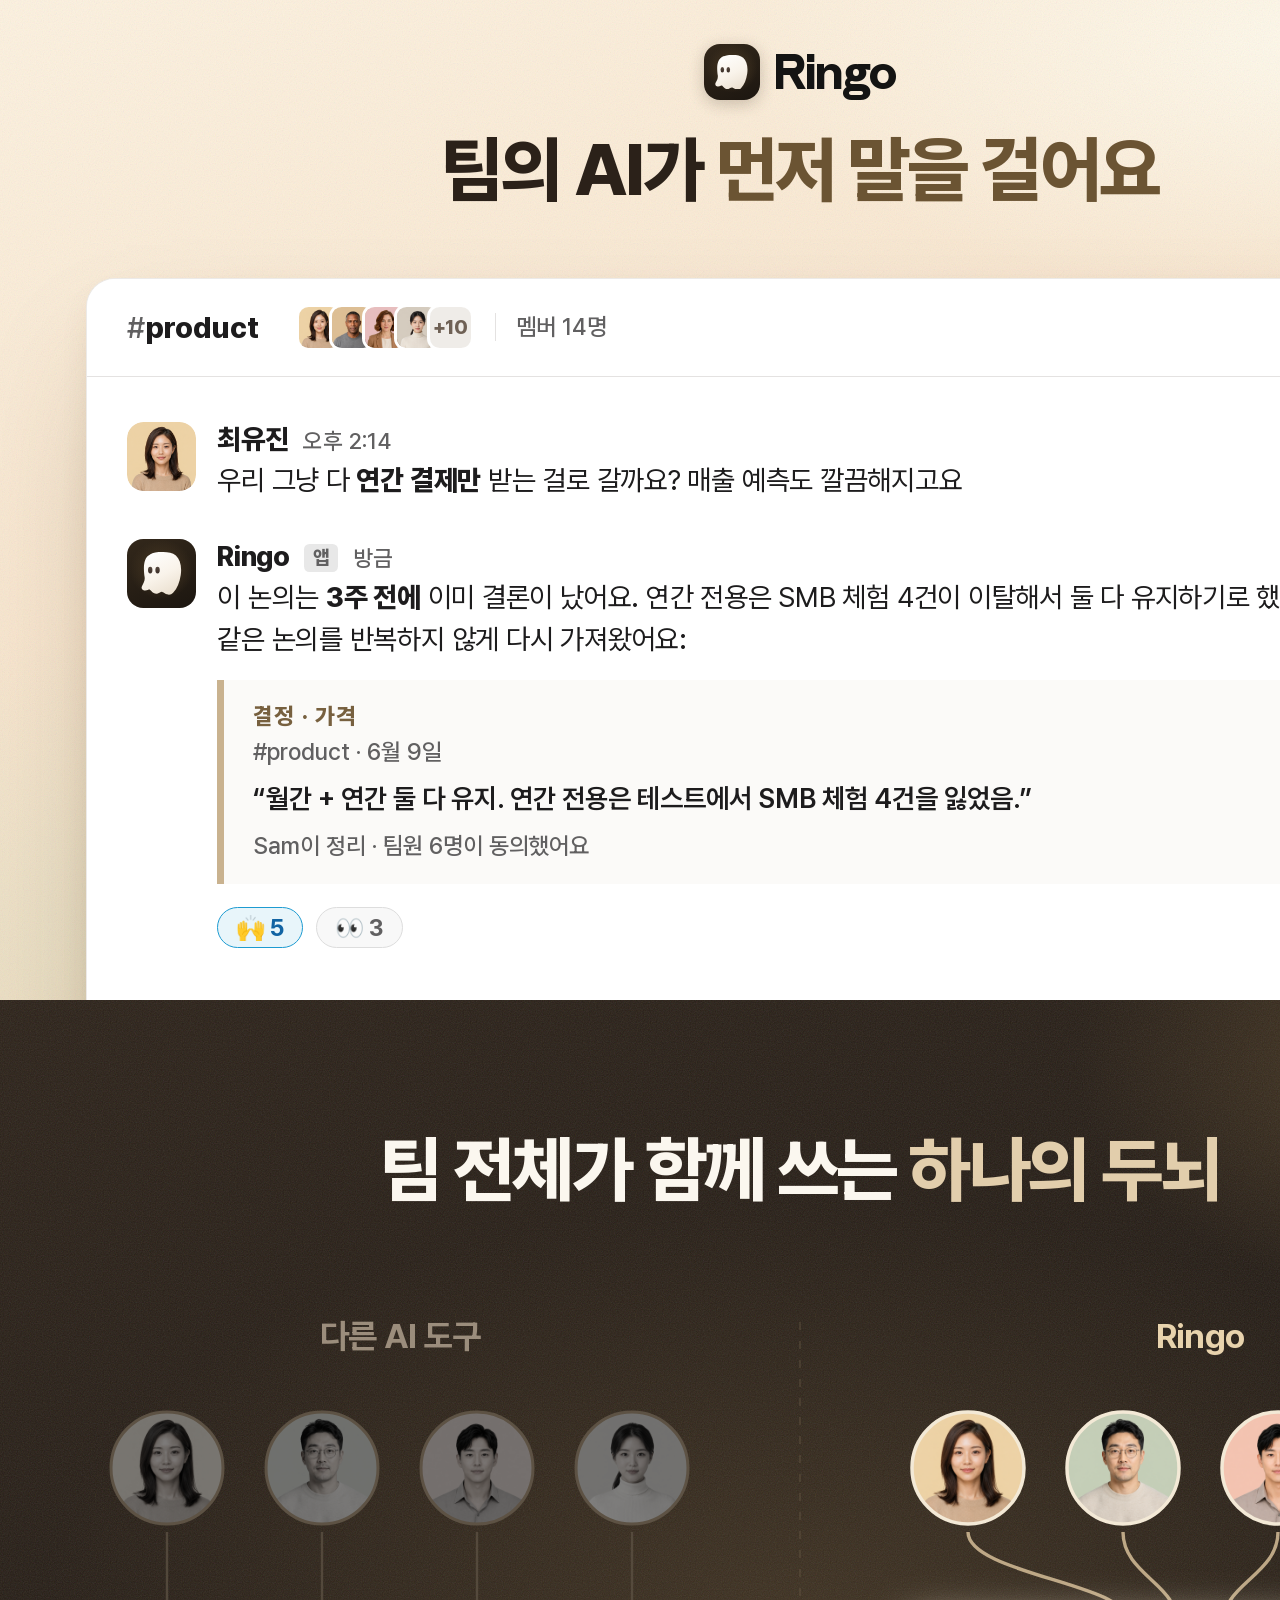
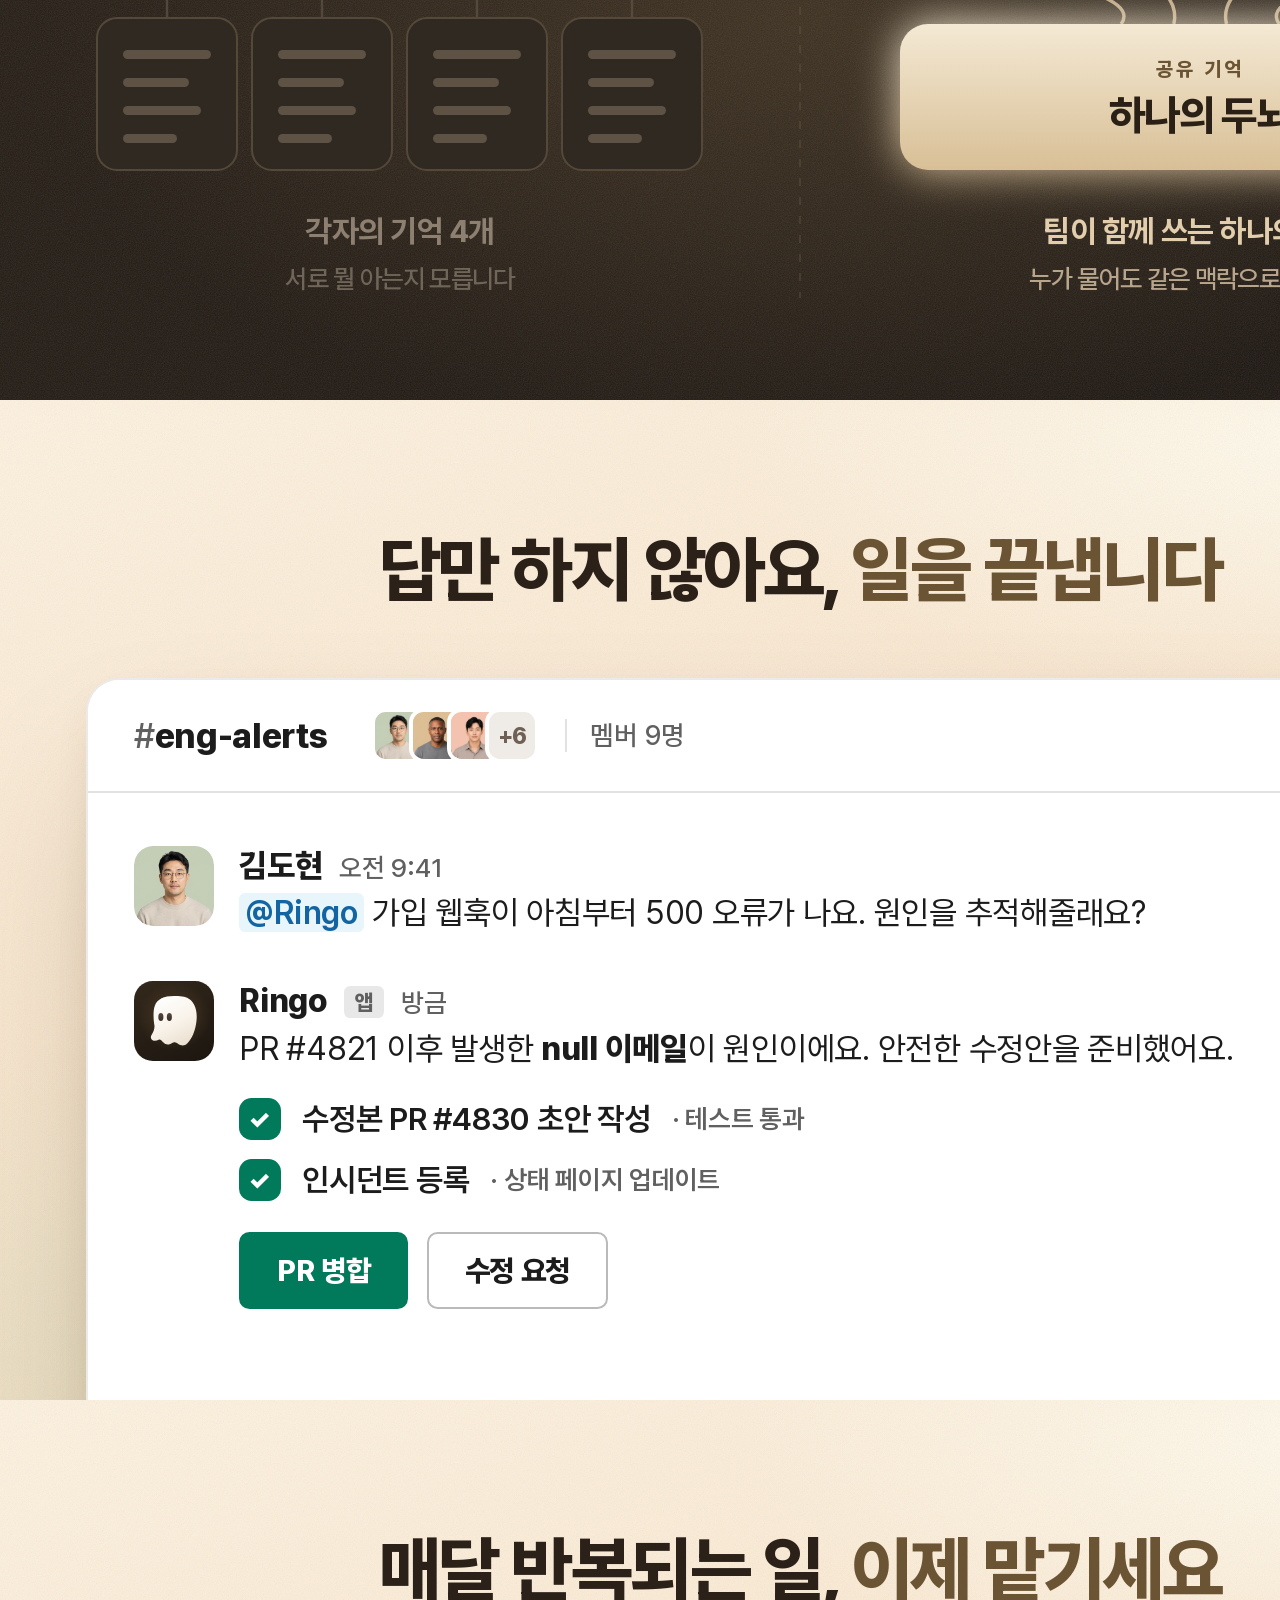
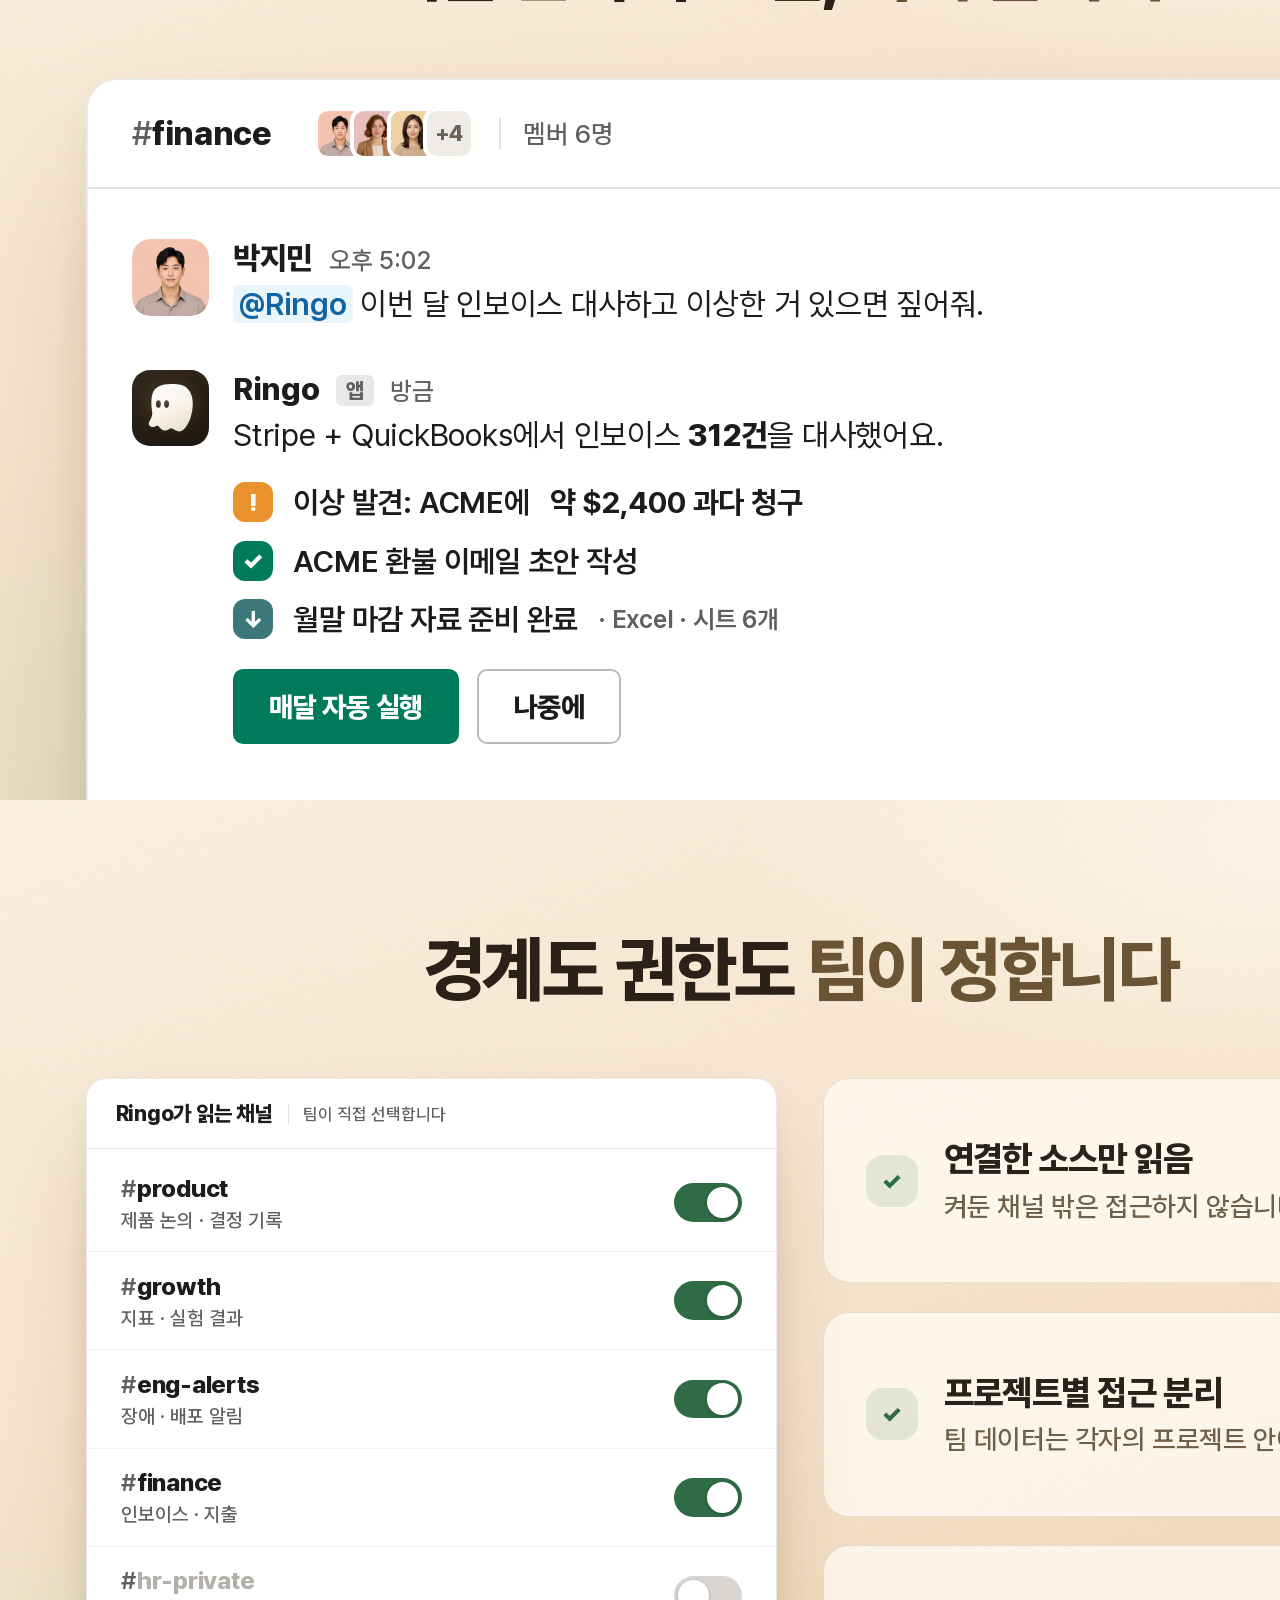
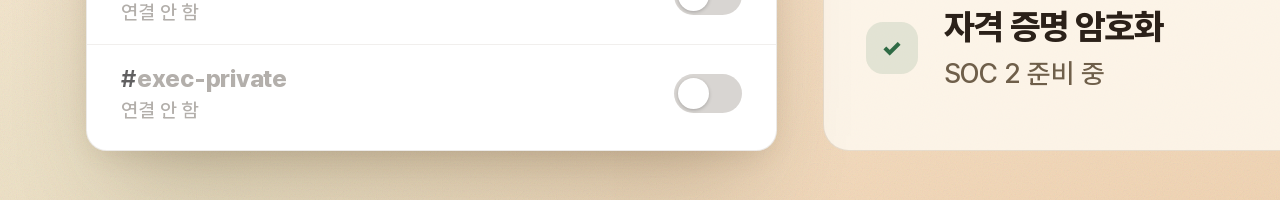
==== v1.html @ 406083f4 "1번 로고(배경 심볼+워드마크 확대), 2번 헤더 간격 축소, 5번 보안카드 확대·높이 정렬, 1번 메시지 줄바꿈" ====
<!doctype html>
<html lang="ko"><head><meta charset="utf-8">
<title>Ringo 마켓플레이스 이미지 · 1차 구조 복원</title>
<link rel="stylesheet" href="base.css">
<style>
  /* Ringo 아바타: 검정 타일 + 크림 유령 (제품 실제 아바타) */
  /* 배경/크기는 base.css에서 관리. 정령이 타일을 꽉 채우면 답답해 보여서 62%로 여백 확보 */
  .av.ringo svg { width: 62%; height: 62%; display: block; }
  .lockup .markimg svg { width: 60%; height: 60%; display: block; }

  /* 02 지식 그래프 다크 패널 */
  .gwrap {
    margin: 12px 22px 0; border-radius: 14px; padding: 10px 14px 6px;
    background:
      radial-gradient(72% 90% at 50% 46%, #40321f 0%, rgba(64,50,31,0) 68%),
      linear-gradient(152deg, #33281b 0%, #241c13 100%);
    border: 1px solid rgba(201,178,143,.20);
    box-shadow: inset 0 1px 0 rgba(233,214,181,.10);
  }
  .gwrap svg { display: block; width: 100%; height: auto; }

  /* 05 권한 패널 — 좌우 반반. 왼쪽 채널 리스트, 오른쪽 보안 항목 모두 세로 나열 */
  .permswrap { display: grid; grid-template-columns: 1fr 1fr; gap: 36px; align-items: stretch; width: 100%; }
  .pcard { display: flex; flex-direction: column; }
  .pcard .plist { padding: 4px 0 6px; flex: 1; }
  .prow { display: flex; align-items: center; justify-content: space-between; padding: 15px 26px; }
  .prow + .prow { border-top: 1px solid #f1efed; }
  .pname { font-size: 19px; font-weight: 800; color: var(--sk-ink); letter-spacing: -.01em; }
  .pname .hash { color: var(--sk-muted); font-weight: 600; margin-right: 1px; }
  .pdesc { font-size: 15px; color: var(--sk-muted); font-weight: 500; margin-top: 4px; }
  .prow.off .pname, .prow.off .pdesc { color: #b3afab; }
  .tog { width: 52px; height: 30px; border-radius: 999px; background: #d8d5d2; position: relative; flex: none; }
  .tog i { position: absolute; top: 3px; left: 3px; width: 24px; height: 24px; border-radius: 50%;
           background: #fff; box-shadow: 0 1px 3px rgba(0,0,0,.22); }
  .tog.on { background: #2f6b45; }
  .tog.on i { left: 25px; }

  /* 카드 3개가 세로를 균등 분할해서 왼쪽 채널 리스트 카드와 전체 높이가 맞습니다. */
  .secbar { display: flex; flex-direction: column; gap: 22px; }
  .secitem {
    flex: 1;
    display: flex; align-items: center; gap: 20px;
    background: rgba(255,252,244,.78);
    border: 1px solid rgba(119,96,63,.16);
    border-radius: 20px; padding: 26px 32px;
  }
  .sdot { flex: none; width: 40px; height: 40px; border-radius: 13px;
          background: rgba(47,107,69,.12); color: #2f6b45;
          display: grid; place-items: center; font-size: 18px; font-weight: 900; }
  .secitem b { display: block; font-size: 27px; font-weight: 800; color: var(--ink); letter-spacing: -.02em; }
  .secitem i { display: block; font-style: normal; font-size: 21px; font-weight: 500;
               color: var(--muted); margin-top: 8px; letter-spacing: -.015em; }
</style>
</head><body>

<div class="slide">
  <div class="brand"><span class="markimg"><svg viewBox="291 282 662 715" preserveAspectRatio="xMidYMid meet" aria-hidden="true">
  <defs>
    <linearGradient id="sBody" x1="28%" y1="4%" x2="72%" y2="100%">
      <stop offset="0%" stop-color="#fefdfb"/><stop offset="52%" stop-color="#f9f3ea"/><stop offset="100%" stop-color="#ebe0d0"/>
    </linearGradient>
    <linearGradient id="sEye" x1="0" y1="0" x2="0" y2="1">
      <stop offset="0%" stop-color="#58493f"/><stop offset="100%" stop-color="#3a2e27"/>
    </linearGradient>
    <radialGradient id="sGloss" cx="34%" cy="20%" r="42%">
      <stop offset="0%" stop-color="#ffffff" stop-opacity=".55"/><stop offset="100%" stop-color="#ffffff" stop-opacity="0"/>
    </radialGradient>
    <clipPath id="sClip"><path d="M627 283 C487 283 387 324 349 424 C320 501 330 628 342 701 C351 756 326 807 303 842 C279 880 295 916 324 925 C353 934 380 925 404 915 C425 906 438 918 454 937 C486 974 525 993 562 980 C594 969 611 946 638 951 C670 957 689 983 718 992 C758 1005 792 994 820 965 C891 891 929 791 948 666 C969 526 938 407 866 341 C808 288 720 281 627 283 Z"/></clipPath>
  </defs>
  <path d="M627 283 C487 283 387 324 349 424 C320 501 330 628 342 701 C351 756 326 807 303 842 C279 880 295 916 324 925 C353 934 380 925 404 915 C425 906 438 918 454 937 C486 974 525 993 562 980 C594 969 611 946 638 951 C670 957 689 983 718 992 C758 1005 792 994 820 965 C891 891 929 791 948 666 C969 526 938 407 866 341 C808 288 720 281 627 283 Z" fill="url(#sBody)"/>
  <ellipse cx="520" cy="430" rx="250" ry="200" fill="url(#sGloss)" clip-path="url(#sClip)"/>
  <ellipse cx="436" cy="585" rx="37" ry="57" fill="url(#sEye)"/>
  <ellipse cx="559" cy="585" rx="37" ry="57" fill="url(#sEye)"/>
</svg></span><span class="wordmark">Ringo</span></div>
  <div class="copy">
    <h1>팀의 AI가 <em>먼저 말을 걸어요</em></h1>
  </div>
  <div class="fit">
    <div class="win">
           <div class="win-head">
             <span class="ch"><span class="hash">#</span>product</span>
             
        <div class="facepile">
          <img src="avatars/yujin.png" alt=""><img src="avatars/sam.png" alt=""><img src="avatars/elena.png" alt=""><img src="avatars/seoyeon.png" alt="">
          <span class="fmore">+10</span>
        </div>
             <span class="meta">멤버 14명</span>
           </div>
           <div class="win-body">
      
      <div class="msg">
        <div class="av person"><img src="avatars/yujin.png" alt=""></div>
        <div class="mbody">
          <div class="mhead">
            <span class="mname">최유진</span>
            
            <span class="mtime">오후 2:14</span>
          </div>
          <div class="mtext">우리 그냥 다 <strong>연간 결제만</strong> 받는 걸로 갈까요? 매출 예측도 깔끔해지고요</div>
        </div>
      </div>
      
      <div class="msg">
        <div class="av ringo"><svg viewBox="291 282 662 715" preserveAspectRatio="xMidYMid meet" aria-hidden="true">
  <defs>
    <linearGradient id="sBody" x1="28%" y1="4%" x2="72%" y2="100%">
      <stop offset="0%" stop-color="#fefdfb"/><stop offset="52%" stop-color="#f9f3ea"/><stop offset="100%" stop-color="#ebe0d0"/>
    </linearGradient>
    <linearGradient id="sEye" x1="0" y1="0" x2="0" y2="1">
      <stop offset="0%" stop-color="#58493f"/><stop offset="100%" stop-color="#3a2e27"/>
    </linearGradient>
    <radialGradient id="sGloss" cx="34%" cy="20%" r="42%">
      <stop offset="0%" stop-color="#ffffff" stop-opacity=".55"/><stop offset="100%" stop-color="#ffffff" stop-opacity="0"/>
    </radialGradient>
    <clipPath id="sClip"><path d="M627 283 C487 283 387 324 349 424 C320 501 330 628 342 701 C351 756 326 807 303 842 C279 880 295 916 324 925 C353 934 380 925 404 915 C425 906 438 918 454 937 C486 974 525 993 562 980 C594 969 611 946 638 951 C670 957 689 983 718 992 C758 1005 792 994 820 965 C891 891 929 791 948 666 C969 526 938 407 866 341 C808 288 720 281 627 283 Z"/></clipPath>
  </defs>
  <path d="M627 283 C487 283 387 324 349 424 C320 501 330 628 342 701 C351 756 326 807 303 842 C279 880 295 916 324 925 C353 934 380 925 404 915 C425 906 438 918 454 937 C486 974 525 993 562 980 C594 969 611 946 638 951 C670 957 689 983 718 992 C758 1005 792 994 820 965 C891 891 929 791 948 666 C969 526 938 407 866 341 C808 288 720 281 627 283 Z" fill="url(#sBody)"/>
  <ellipse cx="520" cy="430" rx="250" ry="200" fill="url(#sGloss)" clip-path="url(#sClip)"/>
  <ellipse cx="436" cy="585" rx="37" ry="57" fill="url(#sEye)"/>
  <ellipse cx="559" cy="585" rx="37" ry="57" fill="url(#sEye)"/>
</svg></div>
        <div class="mbody">
          <div class="mhead">
            <span class="mname">Ringo</span>
            <span class="badge">앱</span>
            <span class="mtime">방금</span>
          </div>
          <div class="mtext">이 논의는 <strong>3주 전에</strong> 이미 결론이 났어요. 연간 전용은 SMB 체험 4건이 이탈해서 둘 다 유지하기로 했죠.<br>같은 논의를 반복하지 않게 다시 가져왔어요:</div>
         <div class="att">
           <div class="atitle">결정 · 가격</div>
           <div class="aline">#product · 6월 9일</div>
           <div class="aquote">“월간 + 연간 둘 다 유지. 연간 전용은 테스트에서 SMB 체험 4건을 잃었음.”</div>
           <div class="afoot">Sam이 정리 · 팀원 6명이 동의했어요</div>
         </div>
         <div class="rx"><span class="on">🙌 5</span><span>👀 3</span></div>
        </div>
      </div></div>
           <div class="winpad"></div>
         </div>
  </div>
</div>

<div class="slide inverted">
  <div class="brand"></div>
  <div class="copy">
    <h1>팀 전체가 함께 쓰는 <em>하나의 두뇌</em></h1>
  </div>
  <div class="fit">
    <div class="gfull">
      <svg viewBox="0 0 1600 662" width="1600" height="662">
        <defs>
          <linearGradient id="goldb" x1="0" y1="0" x2="0" y2="1">
            <stop offset="0%" stop-color="#f4e9d4"/><stop offset="100%" stop-color="#d8bf96"/>
          </linearGradient>
          <filter id="softglow" x="-60%" y="-60%" width="220%" height="220%">
            <feGaussianBlur stdDeviation="22" result="b"/>
            <feMerge><feMergeNode in="b"/><feMergeNode in="SourceGraphic"/></feMerge>
          </filter>
        </defs>

        <line x1="800" y1="44" x2="800" y2="620" stroke="#6b5c48"
              stroke-width="1.6" stroke-dasharray="8 11" opacity=".45"/>

        <!-- 왼쪽: 다른 AI 도구 -->
        <text x="400" y="70" text-anchor="middle"
              style="font:700 34px Pretendard,sans-serif;fill:#9b8d7c;letter-spacing:-.02em">다른 AI 도구</text>
        
        <clipPath id="cl0"><circle cx="167" cy="190" r="56"/></clipPath>
        <image href="avatars/yujin.png" x="111" y="134"
               width="112" height="112" clip-path="url(#cl0)"
               style="filter:grayscale(.8) brightness(.55)"/>
        <circle cx="167" cy="190" r="56" fill="none" stroke="#5d5244" stroke-width="3"/>
        <line x1="167" y1="254" x2="167" y2="340" stroke="#5d5244" stroke-width="2.4" opacity=".75"/>
        <rect x="97" y="340" width="140" height="152" rx="20"
              fill="#2f2921" stroke="#544838" stroke-width="2"/>
        <rect x="123" y="372" width="88" height="9" rx="4.5" fill="#5d5244"/><rect x="123" y="400" width="66" height="9" rx="4.5" fill="#5d5244"/><rect x="123" y="428" width="78" height="9" rx="4.5" fill="#5d5244"/><rect x="123" y="456" width="54" height="9" rx="4.5" fill="#5d5244"/>
        
        <clipPath id="cl1"><circle cx="322" cy="190" r="56"/></clipPath>
        <image href="avatars/dohyun.png" x="266" y="134"
               width="112" height="112" clip-path="url(#cl1)"
               style="filter:grayscale(.8) brightness(.55)"/>
        <circle cx="322" cy="190" r="56" fill="none" stroke="#5d5244" stroke-width="3"/>
        <line x1="322" y1="254" x2="322" y2="340" stroke="#5d5244" stroke-width="2.4" opacity=".75"/>
        <rect x="252" y="340" width="140" height="152" rx="20"
              fill="#2f2921" stroke="#544838" stroke-width="2"/>
        <rect x="278" y="372" width="88" height="9" rx="4.5" fill="#5d5244"/><rect x="278" y="400" width="66" height="9" rx="4.5" fill="#5d5244"/><rect x="278" y="428" width="78" height="9" rx="4.5" fill="#5d5244"/><rect x="278" y="456" width="54" height="9" rx="4.5" fill="#5d5244"/>
        
        <clipPath id="cl2"><circle cx="477" cy="190" r="56"/></clipPath>
        <image href="avatars/jimin.png" x="421" y="134"
               width="112" height="112" clip-path="url(#cl2)"
               style="filter:grayscale(.8) brightness(.55)"/>
        <circle cx="477" cy="190" r="56" fill="none" stroke="#5d5244" stroke-width="3"/>
        <line x1="477" y1="254" x2="477" y2="340" stroke="#5d5244" stroke-width="2.4" opacity=".75"/>
        <rect x="407" y="340" width="140" height="152" rx="20"
              fill="#2f2921" stroke="#544838" stroke-width="2"/>
        <rect x="433" y="372" width="88" height="9" rx="4.5" fill="#5d5244"/><rect x="433" y="400" width="66" height="9" rx="4.5" fill="#5d5244"/><rect x="433" y="428" width="78" height="9" rx="4.5" fill="#5d5244"/><rect x="433" y="456" width="54" height="9" rx="4.5" fill="#5d5244"/>
        
        <clipPath id="cl3"><circle cx="632" cy="190" r="56"/></clipPath>
        <image href="avatars/seoyeon.png" x="576" y="134"
               width="112" height="112" clip-path="url(#cl3)"
               style="filter:grayscale(.8) brightness(.55)"/>
        <circle cx="632" cy="190" r="56" fill="none" stroke="#5d5244" stroke-width="3"/>
        <line x1="632" y1="254" x2="632" y2="340" stroke="#5d5244" stroke-width="2.4" opacity=".75"/>
        <rect x="562" y="340" width="140" height="152" rx="20"
              fill="#2f2921" stroke="#544838" stroke-width="2"/>
        <rect x="588" y="372" width="88" height="9" rx="4.5" fill="#5d5244"/><rect x="588" y="400" width="66" height="9" rx="4.5" fill="#5d5244"/><rect x="588" y="428" width="78" height="9" rx="4.5" fill="#5d5244"/><rect x="588" y="456" width="54" height="9" rx="4.5" fill="#5d5244"/>
        
        <text x="400" y="564" text-anchor="middle"
              style="font:700 31px Pretendard,sans-serif;fill:#8d8071;letter-spacing:-.025em">각자의 기억 4개</text>
        <text x="400" y="610" text-anchor="middle"
              style="font:500 26px Pretendard,sans-serif;fill:#6f6558;letter-spacing:-.025em">서로 뭘 아는지 모릅니다</text>

        <!-- 오른쪽: Ringo -->
        <text x="1200" y="70" text-anchor="middle"
              style="font:700 34px Pretendard,sans-serif;fill:#e8d3ad;letter-spacing:-.02em">Ringo</text>
        
        <path d="M968 254 C 968 298, 1148.96 308, 1121.12 346"
              stroke="#c9b28f" stroke-width="3.4" fill="none" opacity=".92"/>
        <clipPath id="cr0"><circle cx="968" cy="190" r="56"/></clipPath>
        <image href="avatars/yujin.png" x="912" y="134"
               width="112" height="112" clip-path="url(#cr0)"/>
        <circle cx="968" cy="190" r="56" fill="none" stroke="#f3e9d6" stroke-width="3.5"/>
        
        <path d="M1123 254 C 1123 298, 1183.06 308, 1173.82 346"
              stroke="#c9b28f" stroke-width="3.4" fill="none" opacity=".92"/>
        <clipPath id="cr1"><circle cx="1123" cy="190" r="56"/></clipPath>
        <image href="avatars/dohyun.png" x="1067" y="134"
               width="112" height="112" clip-path="url(#cr1)"/>
        <circle cx="1123" cy="190" r="56" fill="none" stroke="#f3e9d6" stroke-width="3.5"/>
        
        <path d="M1278 254 C 1278 298, 1217.16 308, 1226.52 346"
              stroke="#c9b28f" stroke-width="3.4" fill="none" opacity=".92"/>
        <clipPath id="cr2"><circle cx="1278" cy="190" r="56"/></clipPath>
        <image href="avatars/jimin.png" x="1222" y="134"
               width="112" height="112" clip-path="url(#cr2)"/>
        <circle cx="1278" cy="190" r="56" fill="none" stroke="#f3e9d6" stroke-width="3.5"/>
        
        <path d="M1433 254 C 1433 298, 1251.26 308, 1279.22 346"
              stroke="#c9b28f" stroke-width="3.4" fill="none" opacity=".92"/>
        <clipPath id="cr3"><circle cx="1433" cy="190" r="56"/></clipPath>
        <image href="avatars/seoyeon.png" x="1377" y="134"
               width="112" height="112" clip-path="url(#cr3)"/>
        <circle cx="1433" cy="190" r="56" fill="none" stroke="#f3e9d6" stroke-width="3.5"/>
        
        <g filter="url(#softglow)">
          <rect x="900" y="346" width="600" height="146" rx="28" fill="url(#goldb)"/>
        </g>
        <text x="1200" y="398" text-anchor="middle"
              style="font:800 20px Pretendard,sans-serif;fill:#6b5433;letter-spacing:.16em">공유 기억</text>
        <text x="1200" y="452" text-anchor="middle"
              style="font:800 42px Pretendard,sans-serif;fill:#2a2016;letter-spacing:-.03em">하나의 두뇌</text>
        <text x="1200" y="564" text-anchor="middle"
              style="font:700 31px Pretendard,sans-serif;fill:#e2ceac;letter-spacing:-.025em">팀이 함께 쓰는 하나의 기억</text>
        <text x="1200" y="610" text-anchor="middle"
              style="font:500 26px Pretendard,sans-serif;fill:#b8a68c;letter-spacing:-.025em">누가 물어도 같은 맥락으로 답합니다</text>
      </svg></div>
  </div>
</div>

<div class="slide">
  <div class="brand"></div>
  <div class="copy">
    <h1>답만 하지 않아요, <em>일을 끝냅니다</em></h1>
  </div>
  <div class="fit">
    <div class="win">
           <div class="win-head">
             <span class="ch"><span class="hash">#</span>eng-alerts</span>
             
        <div class="facepile">
          <img src="avatars/dohyun.png" alt=""><img src="avatars/sam.png" alt=""><img src="avatars/jimin.png" alt="">
          <span class="fmore">+6</span>
        </div>
             <span class="meta">멤버 9명</span>
           </div>
           <div class="win-body">
      
      <div class="msg">
        <div class="av person"><img src="avatars/dohyun.png" alt=""></div>
        <div class="mbody">
          <div class="mhead">
            <span class="mname">김도현</span>
            
            <span class="mtime">오전 9:41</span>
          </div>
          <div class="mtext"><span class="mention">@Ringo</span> 가입 웹훅이 아침부터 500 오류가 나요. 원인을 추적해줄래요?</div>
        </div>
      </div>
      
      <div class="msg">
        <div class="av ringo"><svg viewBox="291 282 662 715" preserveAspectRatio="xMidYMid meet" aria-hidden="true">
  <defs>
    <linearGradient id="sBody" x1="28%" y1="4%" x2="72%" y2="100%">
      <stop offset="0%" stop-color="#fefdfb"/><stop offset="52%" stop-color="#f9f3ea"/><stop offset="100%" stop-color="#ebe0d0"/>
    </linearGradient>
    <linearGradient id="sEye" x1="0" y1="0" x2="0" y2="1">
      <stop offset="0%" stop-color="#58493f"/><stop offset="100%" stop-color="#3a2e27"/>
    </linearGradient>
    <radialGradient id="sGloss" cx="34%" cy="20%" r="42%">
      <stop offset="0%" stop-color="#ffffff" stop-opacity=".55"/><stop offset="100%" stop-color="#ffffff" stop-opacity="0"/>
    </radialGradient>
    <clipPath id="sClip"><path d="M627 283 C487 283 387 324 349 424 C320 501 330 628 342 701 C351 756 326 807 303 842 C279 880 295 916 324 925 C353 934 380 925 404 915 C425 906 438 918 454 937 C486 974 525 993 562 980 C594 969 611 946 638 951 C670 957 689 983 718 992 C758 1005 792 994 820 965 C891 891 929 791 948 666 C969 526 938 407 866 341 C808 288 720 281 627 283 Z"/></clipPath>
  </defs>
  <path d="M627 283 C487 283 387 324 349 424 C320 501 330 628 342 701 C351 756 326 807 303 842 C279 880 295 916 324 925 C353 934 380 925 404 915 C425 906 438 918 454 937 C486 974 525 993 562 980 C594 969 611 946 638 951 C670 957 689 983 718 992 C758 1005 792 994 820 965 C891 891 929 791 948 666 C969 526 938 407 866 341 C808 288 720 281 627 283 Z" fill="url(#sBody)"/>
  <ellipse cx="520" cy="430" rx="250" ry="200" fill="url(#sGloss)" clip-path="url(#sClip)"/>
  <ellipse cx="436" cy="585" rx="37" ry="57" fill="url(#sEye)"/>
  <ellipse cx="559" cy="585" rx="37" ry="57" fill="url(#sEye)"/>
</svg></div>
        <div class="mbody">
          <div class="mhead">
            <span class="mname">Ringo</span>
            <span class="badge">앱</span>
            <span class="mtime">방금</span>
          </div>
          <div class="mtext">PR #4821 이후 발생한 <strong>null 이메일</strong>이 원인이에요. 안전한 수정안을 준비했어요.</div>
         <div class="steps">
           <div class="step"><span class="dot">✓</span>수정본 PR #4830 초안 작성 <span class="tag">· 테스트 통과</span></div>
           <div class="step"><span class="dot">✓</span>인시던트 등록 <span class="tag">· 상태 페이지 업데이트</span></div>
         </div>
         <div class="acts"><span class="btn primary">PR 병합</span><span class="btn">수정 요청</span></div>
        </div>
      </div></div>
           <div class="winpad"></div>
         </div>
  </div>
</div>

<div class="slide">
  <div class="brand"></div>
  <div class="copy">
    <h1>매달 반복되는 일, <em>이제 맡기세요</em></h1>
  </div>
  <div class="fit">
    <div class="win">
           <div class="win-head">
             <span class="ch"><span class="hash">#</span>finance</span>
             
        <div class="facepile">
          <img src="avatars/jimin.png" alt=""><img src="avatars/elena.png" alt=""><img src="avatars/yujin.png" alt="">
          <span class="fmore">+4</span>
        </div>
             <span class="meta">멤버 6명</span>
           </div>
           <div class="win-body">
      
      <div class="msg">
        <div class="av person"><img src="avatars/jimin.png" alt=""></div>
        <div class="mbody">
          <div class="mhead">
            <span class="mname">박지민</span>
            
            <span class="mtime">오후 5:02</span>
          </div>
          <div class="mtext"><span class="mention">@Ringo</span> 이번 달 인보이스 대사하고 이상한 거 있으면 짚어줘.</div>
        </div>
      </div>
      
      <div class="msg">
        <div class="av ringo"><svg viewBox="291 282 662 715" preserveAspectRatio="xMidYMid meet" aria-hidden="true">
  <defs>
    <linearGradient id="sBody" x1="28%" y1="4%" x2="72%" y2="100%">
      <stop offset="0%" stop-color="#fefdfb"/><stop offset="52%" stop-color="#f9f3ea"/><stop offset="100%" stop-color="#ebe0d0"/>
    </linearGradient>
    <linearGradient id="sEye" x1="0" y1="0" x2="0" y2="1">
      <stop offset="0%" stop-color="#58493f"/><stop offset="100%" stop-color="#3a2e27"/>
    </linearGradient>
    <radialGradient id="sGloss" cx="34%" cy="20%" r="42%">
      <stop offset="0%" stop-color="#ffffff" stop-opacity=".55"/><stop offset="100%" stop-color="#ffffff" stop-opacity="0"/>
    </radialGradient>
    <clipPath id="sClip"><path d="M627 283 C487 283 387 324 349 424 C320 501 330 628 342 701 C351 756 326 807 303 842 C279 880 295 916 324 925 C353 934 380 925 404 915 C425 906 438 918 454 937 C486 974 525 993 562 980 C594 969 611 946 638 951 C670 957 689 983 718 992 C758 1005 792 994 820 965 C891 891 929 791 948 666 C969 526 938 407 866 341 C808 288 720 281 627 283 Z"/></clipPath>
  </defs>
  <path d="M627 283 C487 283 387 324 349 424 C320 501 330 628 342 701 C351 756 326 807 303 842 C279 880 295 916 324 925 C353 934 380 925 404 915 C425 906 438 918 454 937 C486 974 525 993 562 980 C594 969 611 946 638 951 C670 957 689 983 718 992 C758 1005 792 994 820 965 C891 891 929 791 948 666 C969 526 938 407 866 341 C808 288 720 281 627 283 Z" fill="url(#sBody)"/>
  <ellipse cx="520" cy="430" rx="250" ry="200" fill="url(#sGloss)" clip-path="url(#sClip)"/>
  <ellipse cx="436" cy="585" rx="37" ry="57" fill="url(#sEye)"/>
  <ellipse cx="559" cy="585" rx="37" ry="57" fill="url(#sEye)"/>
</svg></div>
        <div class="mbody">
          <div class="mhead">
            <span class="mname">Ringo</span>
            <span class="badge">앱</span>
            <span class="mtime">방금</span>
          </div>
          <div class="mtext">Stripe + QuickBooks에서 인보이스 <strong>312건</strong>을 대사했어요.</div>
         <div class="steps">
           <div class="step"><span class="dot warn">!</span>이상 발견: ACME에 <strong>약 $2,400 과다 청구</strong></div>
           <div class="step"><span class="dot">✓</span>ACME 환불 이메일 초안 작성</div>
           <div class="step"><span class="dot file">↓</span>월말 마감 자료 준비 완료 <span class="tag">· Excel · 시트 6개</span></div>
         </div>
         <div class="acts"><span class="btn primary">매달 자동 실행</span><span class="btn">나중에</span></div>
        </div>
      </div></div>
           <div class="winpad"></div>
         </div>
  </div>
</div>

<div class="slide">
  <div class="brand"></div>
  <div class="copy">
    <h1>경계도 권한도 <em>팀이 정합니다</em></h1>
  </div>
  <div class="fit">
    
  <div class="permswrap">
    <div class="win pcard">
      <div class="win-head">
        <span class="ch">Ringo가 읽는 채널</span>
        <span class="meta">팀이 직접 선택합니다</span>
      </div>
      <div class="plist">
        
        <div class="prow">
          <div class="pmeta">
            <div class="pname"><span class="hash">#</span>product</div>
            <div class="pdesc">제품 논의 · 결정 기록</div>
          </div>
          <div class="tog on"><i></i></div>
        </div>
        <div class="prow">
          <div class="pmeta">
            <div class="pname"><span class="hash">#</span>growth</div>
            <div class="pdesc">지표 · 실험 결과</div>
          </div>
          <div class="tog on"><i></i></div>
        </div>
        <div class="prow">
          <div class="pmeta">
            <div class="pname"><span class="hash">#</span>eng-alerts</div>
            <div class="pdesc">장애 · 배포 알림</div>
          </div>
          <div class="tog on"><i></i></div>
        </div>
        <div class="prow">
          <div class="pmeta">
            <div class="pname"><span class="hash">#</span>finance</div>
            <div class="pdesc">인보이스 · 지출</div>
          </div>
          <div class="tog on"><i></i></div>
        </div>
        <div class="prow off">
          <div class="pmeta">
            <div class="pname"><span class="hash">#</span>hr-private</div>
            <div class="pdesc">연결 안 함</div>
          </div>
          <div class="tog"><i></i></div>
        </div>
        <div class="prow off">
          <div class="pmeta">
            <div class="pname"><span class="hash">#</span>exec-private</div>
            <div class="pdesc">연결 안 함</div>
          </div>
          <div class="tog"><i></i></div>
        </div>
      </div>
    </div>

    <div class="secbar">
      
      <div class="secitem">
        <span class="sdot">✓</span>
        <div><b>연결한 소스만 읽음</b><i>켜둔 채널 밖은 접근하지 않습니다</i></div>
      </div>
      <div class="secitem">
        <span class="sdot">✓</span>
        <div><b>프로젝트별 접근 분리</b><i>팀 데이터는 각자의 프로젝트 안에만</i></div>
      </div>
      <div class="secitem">
        <span class="sdot">✓</span>
        <div><b>자격 증명 암호화</b><i>SOC 2 준비 중</i></div>
      </div>
    </div>
  </div>
  </div>
</div>
<script>
  /* 입력창을 없앤 대신 창을 하단으로 흘려보내고 내부 요소를 키웁니다.
     창 맨 아래 .winpad(=PAD px) 만큼만 캔버스 밖으로 나가게 역산하므로
     메시지·버튼·리액션은 절대 잘리지 않습니다. */
  const SLIDE_H = 1000, BASE_W = 1428, PAD = 92, MIN = 0.72, MAX = 2.1;
  async function fit() {
    await document.fonts.ready;
    document.querySelectorAll('.slide').forEach(slide => {
      const box = slide.querySelector('.fit');
      const el = box.firstElementChild;
      if (el.classList.contains('gfull')) { el.dataset.zoom = '1'; return; }

      const top = box.getBoundingClientRect().top - slide.getBoundingClientRect().top;
      const bleeds = !!el.querySelector('.winpad');
      const avail = SLIDE_H - top - (bleeds ? 0 : 46);

      let z = 1.2;
      for (let i = 0; i < 9; i++) {
        el.style.zoom = '';
        el.style.width = (BASE_W / z) + 'px';
        const h = el.getBoundingClientRect().height;
        // bleeds: (h - PAD) * z = avail  → PAD 만큼이 화면 밖으로
        const denom = bleeds ? Math.max(1, h - PAD) : h;
        const cap = bleeds ? MAX : 1.45;
        const next = Math.min(cap, Math.max(MIN, avail / denom));
        if (Math.abs(next - z) < 0.003) { z = next; break; }
        z = next;
      }
      el.style.width = (BASE_W / z) + 'px';
      el.style.zoom = z;
      el.dataset.zoom = z.toFixed(3);
    });
    document.title = 'ready';
    preview();
  }

  /* ?preview=1 로 열면 5장을 한 화면에 축소해서 보여줍니다. */
  function preview() {
    if (!location.search.includes('preview')) return;
    document.documentElement.classList.add('preview');
    const fitScale = () => {
      const s = Math.min(0.9, (window.innerWidth - 80) / 1600);
      document.documentElement.style.setProperty('--pv', s);
    };
    fitScale();
    window.addEventListener('resize', fitScale);
    document.querySelectorAll('.slide').forEach((sl, i) => {
      const t = document.createElement('div');
      t.className = 'pvlabel';
      t.textContent = String(i + 1).padStart(2, '0') + ' / 05   ·   1600 × 1000';
      sl.after(t);
    });
  }

  fit();
</script>
</body></html>
---- base.css ----
/* Ringo · Slack Marketplace 소개 이미지 공용 스타일
   1600x1000 (8:5) — Slack Marketplace 규격
   컬러/서체는 ringoai.app 라이브 사이트에서 실측 추출 */

@font-face {
  font-family: 'Pretendard';
  src: url('fonts/PretendardVariable.woff2') format('woff2-variations');
  font-weight: 45 920;
  font-style: normal;
  font-display: block;
}
@font-face {
  font-family: 'AnthropicSans';
  src: url('fonts/AnthropicSans-Roman.woff2') format('woff2');
  font-weight: 100 900;
  font-style: normal;
  font-display: block;
}
@font-face {
  font-family: 'AnthropicSerif';
  src: url('fonts/AnthropicSerif-Roman.woff2') format('woff2');
  font-weight: 100 900;
  font-style: normal;
  font-display: block;
}

:root {
  /* 페이퍼 배경 (히어로 하늘에서 샘플링) */
  --paper-top: #fdf2e0;
  --paper-mid: #f9e5cc;
  --paper-bot: #efd0ad;

  /* 브랜드 브라운 (워드마크·CTA 실측값 #77603f) */
  --brown: #77603f;
  --brown-deep: #4a3b28;
  --ink: #2b2119;
  --muted: #6f5f4a;
  --faint: #9c8a72;
  --oak: #c9b28f;
  --teal: #3c7779;

  /* Slack 네이티브 UI */
  --sk-ink: #1d1c1d;
  --sk-muted: #616061;
  --sk-line: #e4e2e1;
  --sk-blue: #1264a3;
  --sk-blue-bg: #e8f5fa;
  --sk-green: #007a5a;
  --sk-amber: #e8912d;
}

* { margin: 0; padding: 0; box-sizing: border-box; }

body {
  width: 1600px;
  /* overflow:hidden 이었으나 브라우저 미리보기에서 스크롤이 막혀 제거.
     캡쳐는 1600x5000 창으로 찍으므로 영향 없음. 잘라내기는 .slide가 담당. */
  overflow: visible;
  -webkit-font-smoothing: antialiased;
  text-rendering: optimizeLegibility;
  font-family: 'Pretendard', 'AnthropicSans', system-ui, sans-serif;
}

.slide {
  position: relative;
  width: 1600px;
  height: 1000px;
  overflow: hidden;
  padding: 44px 86px 0;
  background:
    radial-gradient(58% 42% at 82% 4%, rgba(255, 250, 236, .95) 0%, rgba(255, 250, 236, 0) 62%),
    radial-gradient(70% 55% at 12% 96%, rgba(214, 226, 199, .40) 0%, rgba(214, 226, 199, 0) 60%),
    linear-gradient(162deg, var(--paper-top) 0%, var(--paper-mid) 52%, var(--paper-bot) 100%);
}

/* 은은한 종이 질감 */
.slide::after {
  content: '';
  position: absolute;
  inset: 0;
  pointer-events: none;
  opacity: .38;
  background-image: url("data:image/svg+xml,%3Csvg xmlns='http://www.w3.org/2000/svg' width='180' height='180'%3E%3Cfilter id='n'%3E%3CfeTurbulence type='fractalNoise' baseFrequency='.85' numOctaves='3'/%3E%3C/filter%3E%3Crect width='180' height='180' filter='url(%23n)' opacity='.34'/%3E%3C/svg%3E");
}

/* ── 상단 로고 락업 ───────────────────────── */
.top {
  display: flex;
  align-items: center;
  justify-content: space-between;
  position: relative;
  z-index: 2;
}
.lockup { display: flex; align-items: center; gap: 13px; }
.lockup img {
  width: 46px; height: 46px;
  border-radius: 13px;
  display: block;
  box-shadow: 0 2px 10px rgba(90, 65, 35, .16);
}
.lockup span {
  font-family: 'AnthropicSans', sans-serif;
  font-size: 31px;
  font-weight: 700;
  letter-spacing: -.012em;
  color: var(--brown);
}
.idx {
  font-family: 'AnthropicSans', sans-serif;
  font-size: 15px;
  font-weight: 600;
  letter-spacing: .16em;
  color: var(--faint);
}

/* ── 카피 블록 ───────────────────────────── */
/* 상단 블록 높이 고정.
   장마다 카피 길이가 달라도 목업 시작 Y가 동일해야 세트로 보입니다.
   헤드라인 1줄(86) + 간격(18) + 서브 1줄(47) = 151 → 156 고정 */
/* 헤드라인 한 줄 높이로 고정.
   장마다 카피 길이가 달라도 목업 시작 Y가 동일해야 세트로 보입니다. */
.copy { position: relative; z-index: 2; margin-top: 0; height: 90px; }
.eyebrow {
  display: inline-block;
  font-size: 15px;
  font-weight: 700;
  letter-spacing: .09em;
  color: var(--brown);
  background: rgba(255, 252, 244, .72);
  border: 1px solid rgba(119, 96, 63, .16);
  border-radius: 999px;
  padding: 7px 16px;
  margin-bottom: 20px;
}
h1 {
  text-align: center;
  font-size: 72px;
  font-weight: 800;
  line-height: 1.2;
  letter-spacing: -.035em;
  color: var(--ink);
  word-break: keep-all;
}
h1 em { font-style: normal; color: #6b5433; }
.sub {
  margin-top: 22px;
  text-align: center;
  font-size: 31px;
  font-weight: 500;
  line-height: 1.52;
  letter-spacing: -.015em;
  color: var(--muted);
  word-break: keep-all;
  max-width: 1240px;
}

/* ── Slack 창 목업 ───────────────────────── */
.win {
  position: relative;
  z-index: 2;
  background: #fff;
  border-radius: 16px;
  border: 1px solid rgba(70, 52, 32, .10);
  box-shadow:
    0 36px 70px -22px rgba(88, 62, 30, .34),
    0 8px 22px -8px rgba(88, 62, 30, .16);
  overflow: hidden;
}
.win-head {
  display: flex;
  align-items: center;
  gap: 9px;
  height: 54px;
  padding: 0 22px;
  border-bottom: 1px solid var(--sk-line);
  background: #fff;
}
.win-head .ch {
  font-size: 16.5px; font-weight: 800; color: var(--sk-ink);
  letter-spacing: -.01em;
}
.win-head .hash { color: var(--sk-muted); font-weight: 500; }
.win-head .meta {
  font-size: 13px; color: var(--sk-muted); font-weight: 500;
  padding-left: 11px; margin-left: 3px;
  border-left: 1px solid var(--sk-line);
}
.win-body { padding: 16px 0 18px; }

/* 메시지 */
.msg { display: flex; gap: 12px; padding: 9px 22px; }
.msg + .msg { padding-top: 12px; }
.av {
  flex: none;
  width: 38px; height: 38px;
  border-radius: 9px;
  display: grid; place-items: center;
  font-size: 15px; font-weight: 800; color: #fff;
  letter-spacing: -.02em;
}
.av img { width: 38px; height: 38px; border-radius: 9px; display: block; }
.mbody { flex: 1; min-width: 0; }
.mhead { display: flex; align-items: baseline; gap: 8px; margin-bottom: 2px; }
.mname { font-size: 15.5px; font-weight: 800; color: var(--sk-ink); letter-spacing: -.01em; }
.badge {
  font-size: 10.5px; font-weight: 800; color: var(--sk-muted);
  background: #e8e8e8; border-radius: 3px; padding: 1.5px 5px;
  position: relative; top: -1px;
}
.mtime { font-size: 12.5px; color: var(--sk-muted); font-weight: 500; }
.mtext {
  font-size: 15.5px; line-height: 1.48; color: var(--sk-ink);
  letter-spacing: -.008em; word-break: keep-all;
}
.mtext strong { font-weight: 800; }
.mention {
  color: var(--sk-blue); background: var(--sk-blue-bg);
  border-radius: 3px; padding: 0 3px; font-weight: 600;
}

/* 첨부 카드 (Slack attachment) */
.att {
  margin-top: 11px;
  border-left: 4px solid var(--oak);
  border-radius: 0 8px 8px 0;
  background: #fbfaf8;
  padding: 12px 16px 13px;
  max-width: 660px;
}
.att .atitle {
  font-size: 12.5px; font-weight: 800; color: var(--brown);
  letter-spacing: .05em; margin-bottom: 5px;
}
.att .aline { font-size: 13px; color: var(--sk-muted); font-weight: 500; margin-bottom: 7px; }
.att .aquote {
  font-size: 15px; line-height: 1.45; color: var(--sk-ink);
  font-weight: 600; word-break: keep-all;
}
.att .afoot { font-size: 13px; color: var(--sk-muted); margin-top: 8px; font-weight: 500; }

/* 결과 체크 라인 */
.steps { margin-top: 12px; display: flex; flex-direction: column; gap: 9px; }
.step {
  display: flex; align-items: center; gap: 10px;
  font-size: 15px; color: var(--sk-ink); font-weight: 600;
  letter-spacing: -.008em;
}
.step .dot {
  flex: none; width: 20px; height: 20px; border-radius: 6px;
  display: grid; place-items: center;
  font-size: 12px; font-weight: 900; color: #fff;
  background: var(--sk-green);
}
.step .dot.warn { background: var(--sk-amber); }
.step .dot.file { background: var(--teal); }
.step .tag {
  font-size: 12.5px; font-weight: 600; color: var(--sk-muted);
}

/* 액션 버튼 (Slack 네이티브 스타일 유지) */
.acts { display: flex; gap: 9px; margin-top: 15px; }
.btn {
  font-size: 14px; font-weight: 800; letter-spacing: -.01em;
  padding: 9px 17px; border-radius: 5px;
  border: 1px solid #bbbabb; background: #fff; color: var(--sk-ink);
}
.btn.primary { background: var(--sk-green); border-color: var(--sk-green); color: #fff; }

/* 리액션 */
.rx { display: flex; gap: 7px; margin-top: 13px; }
.rx span {
  font-size: 13px; font-weight: 700; color: var(--sk-muted);
  background: #f8f8f8; border: 1px solid #ddd; border-radius: 13px;
  padding: 3px 10px;
}
.rx span.on { background: var(--sk-blue-bg); border-color: #1d9bd1; color: #1264a3; }

/* 입력창 */
.composer {
  margin: 14px 22px 0;
  border: 1px solid #c9c8c7; border-radius: 9px;
  padding: 13px 15px;
  font-size: 15.5px; color: #9a9a9a; font-weight: 500;
}

/* ── 자동 맞춤 컨테이너 ─────────────────────
   비주얼(목업/그래프/패널)을 남은 세로 공간에 꽉 차게 스케일.
   JS(fit())가 zoom과 width를 계산해 넣습니다. */
.fit { position: relative; z-index: 2; margin-top: 62px; }
.fit > * { margin: 0 auto; }

/* 스택 렌더용: 5장을 세로로 쌓아 한 번에 촬영 후 크롭 */
.slide { display: block; }

/* 로고 락업 마크: 검정 타일 + 크림 유령 (제품 실제 아바타) */
.lockup .markimg {
  width: 46px; height: 46px; border-radius: 13px;
  background: #141413; display: grid; place-items: center;
  box-shadow: 0 2px 10px rgba(90, 65, 35, .16);
}
.lockup .markimg svg { width: 32px; height: 32px; display: block; }


/* ── 미리보기 전용 (?preview=1 일 때만) ──────────────
   실제 캡쳐 결과에는 영향이 없습니다. */
html.preview { background: #4a4038; }
html.preview body { width: auto; display: flex; flex-direction: column;
                    align-items: center; gap: 28px; padding: 28px 0 60px; }
html.preview .slide {
  flex: none;
  transform: scale(var(--pv, .52));
  transform-origin: top center;
  margin-bottom: calc(1000px * (var(--pv, .52) - 1));
  box-shadow: 0 10px 40px rgba(0,0,0,.45);
  border-radius: 6px;
}
html.preview .pvlabel {
  color: #e8dfd2; font: 700 15px/1 Pretendard, sans-serif;
  letter-spacing: .04em; margin-top: 10px;
}


/* ── 다크 슬라이드 (02 공유 기억) ────────────────────
   5장이 같은 포맷일 필요가 없어서, 이 장만 전면 반전.
   Slack 창 껍데기 없이 그래프가 화면을 채웁니다. */
.slide.inverted {
  background:
    radial-gradient(68% 60% at 50% 62%, #3d3020 0%, rgba(61,48,32,0) 70%),
    radial-gradient(40% 40% at 92% 6%, #4a3a24 0%, rgba(74,58,36,0) 62%),
    linear-gradient(156deg, #2b2118 0%, #1b1510 100%);
}
.slide.inverted .lockup span { color: #f0eee6; }
.slide.inverted h1 { color: #fbf7ef; }
.slide.inverted h1 em { color: #e2ceac; }
.slide.inverted .sub { color: #bfae97; }

/* 그래프를 좌우로 꽉 채움 */
.slide.inverted .fit { margin-top: 62px; }
.gfull { width: 1600px; margin-left: -86px; }
.gfull svg { display: block; width: 100%; height: auto; }


/* ── 사람 아바타: 라운드 사각형 사진 ────────────────
   Slack 네이티브 메시지 아바타는 원형이 아니라 라운드 사각형입니다. */
.av.person { border-radius: 9px; overflow: hidden; padding: 0; background: none; }
.av.person img { width: 100%; height: 100%; object-fit: cover; display: block; }

/* ── 채널 헤더 멤버 아바타 그룹 ────────────────────── */
.win-head .facepile { display: flex; align-items: center; margin-left: 12px; }
.win-head .facepile img {
  width: 26px; height: 26px; border-radius: 7px;
  object-fit: cover; display: block;
  border: 2px solid #fff;
  margin-left: -8px;
}
.win-head .facepile img:first-child { margin-left: 0; }
.win-head .facepile .fmore {
  margin-left: -8px; width: 26px; height: 26px; border-radius: 7px;
  background: #efece8; border: 2px solid #fff;
  display: grid; place-items: center;
  font-size: 11px; font-weight: 800; color: #6f6155; letter-spacing: -.03em;
}


/* ── Ringo 아바타/워드마크 마크: 웜 에스프레소 + 은은한 발광 ──
   단색 검정 + 납작한 정령은 사진 아바타 옆에서 초라해 보여서
   앱 아이콘과 같은 처리를 적용. */
.av.ringo, .lockup .markimg {
  background:
    radial-gradient(62% 58% at 50% 44%, #4a3a24 0%, rgba(74,58,36,0) 74%),
    linear-gradient(155deg, #33281b 0%, #1c1610 100%);
  display: grid; place-items: center;
}
.av.ringo { border-radius: 9px; overflow: hidden; }
.av.ringo svg { width: 74%; height: 74%; display: block; }
.lockup .markimg svg { width: 70%; height: 70%; display: block; }


/* 창 하단 여백. 이 높이만큼만 캔버스 밖으로 흘러나가 "잘린 창" 느낌을 만듭니다. */
.winpad { height: 92px; }


/* ── 브랜드 슬롯 ─────────────────────────────
   로고는 1번에만 들어가지만, 5장 모두 같은 높이를 차지해야
   헤드라인과 목업의 시작 Y가 어긋나지 않습니다. */
.brand {
  height: 56px; margin-bottom: 26px;
  display: flex; align-items: center; justify-content: center; gap: 13px;
  position: relative; z-index: 2;
}
.brand .markimg {
  width: 56px; height: 56px; border-radius: 16px;
  /* 목업 안 Ringo 아바타 · 앱 아이콘과 동일한 에스프레소 + 발광 처리 */
  background:
    radial-gradient(62% 58% at 50% 44%, #4a3a24 0%, rgba(74,58,36,0) 74%),
    linear-gradient(155deg, #33281b 0%, #1c1610 100%);
  display: grid; place-items: center;
  box-shadow: 0 4px 16px rgba(40, 28, 14, .22);
}
.brand .markimg svg { width: 62%; height: 62%; display: block; }
.brand .wordmark {
  font-family: 'AnthropicSans', 'Pretendard', sans-serif;
  font-size: 46px; font-weight: 700; letter-spacing: -.022em; color: #141413;
}
.slide.inverted .brand .wordmark { color: #f0eee6; }
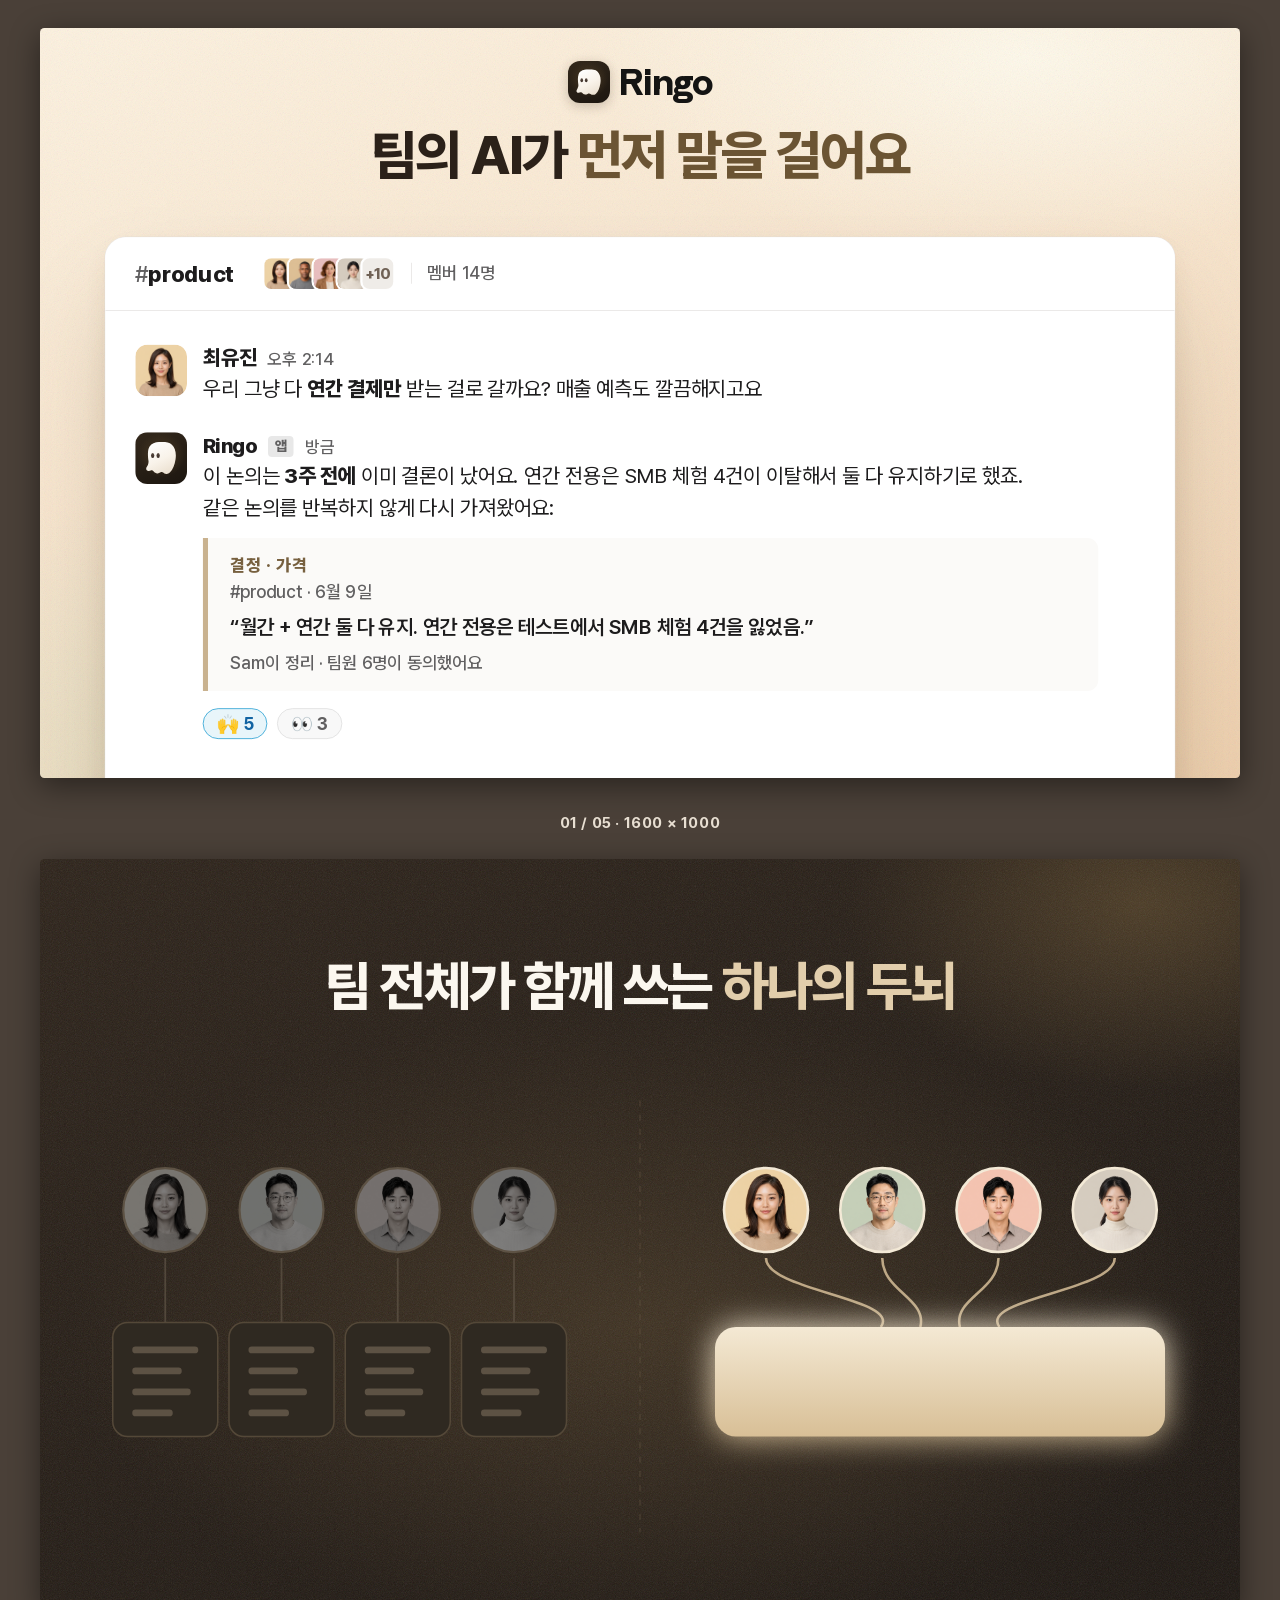
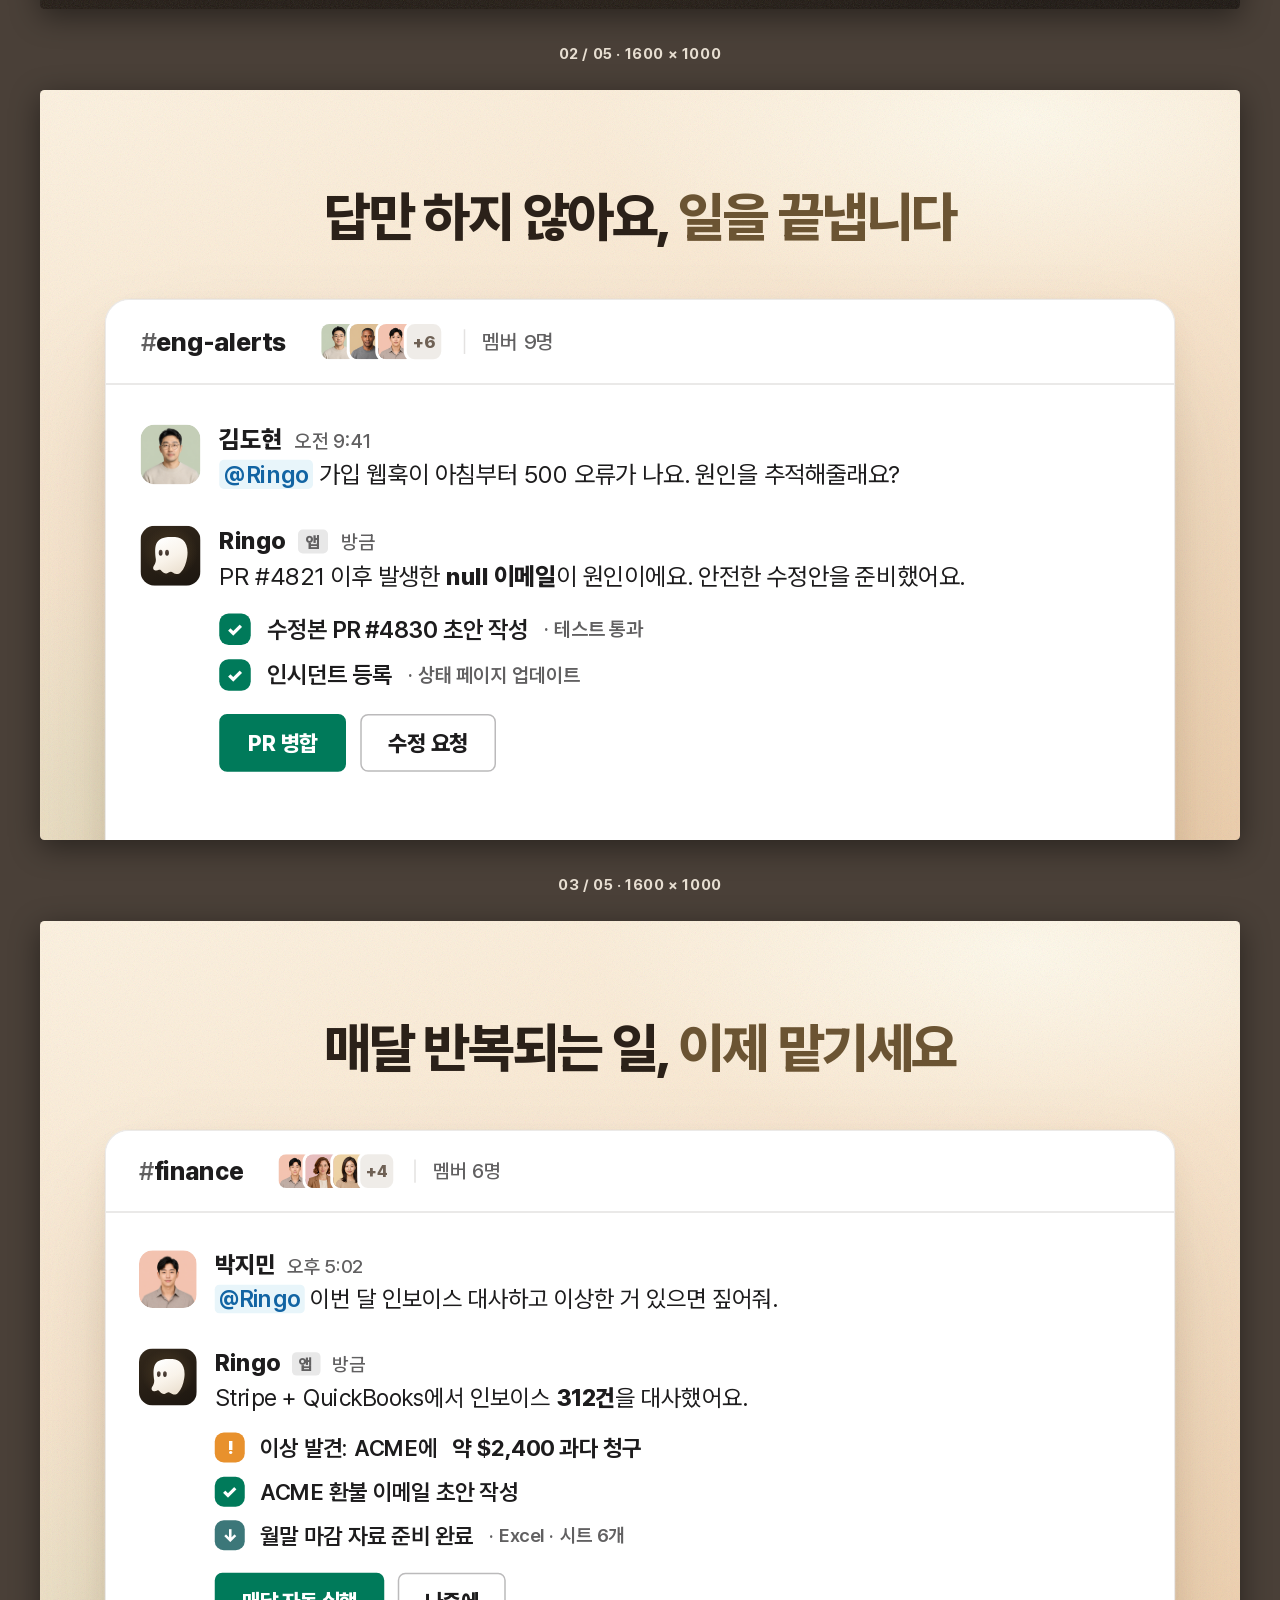
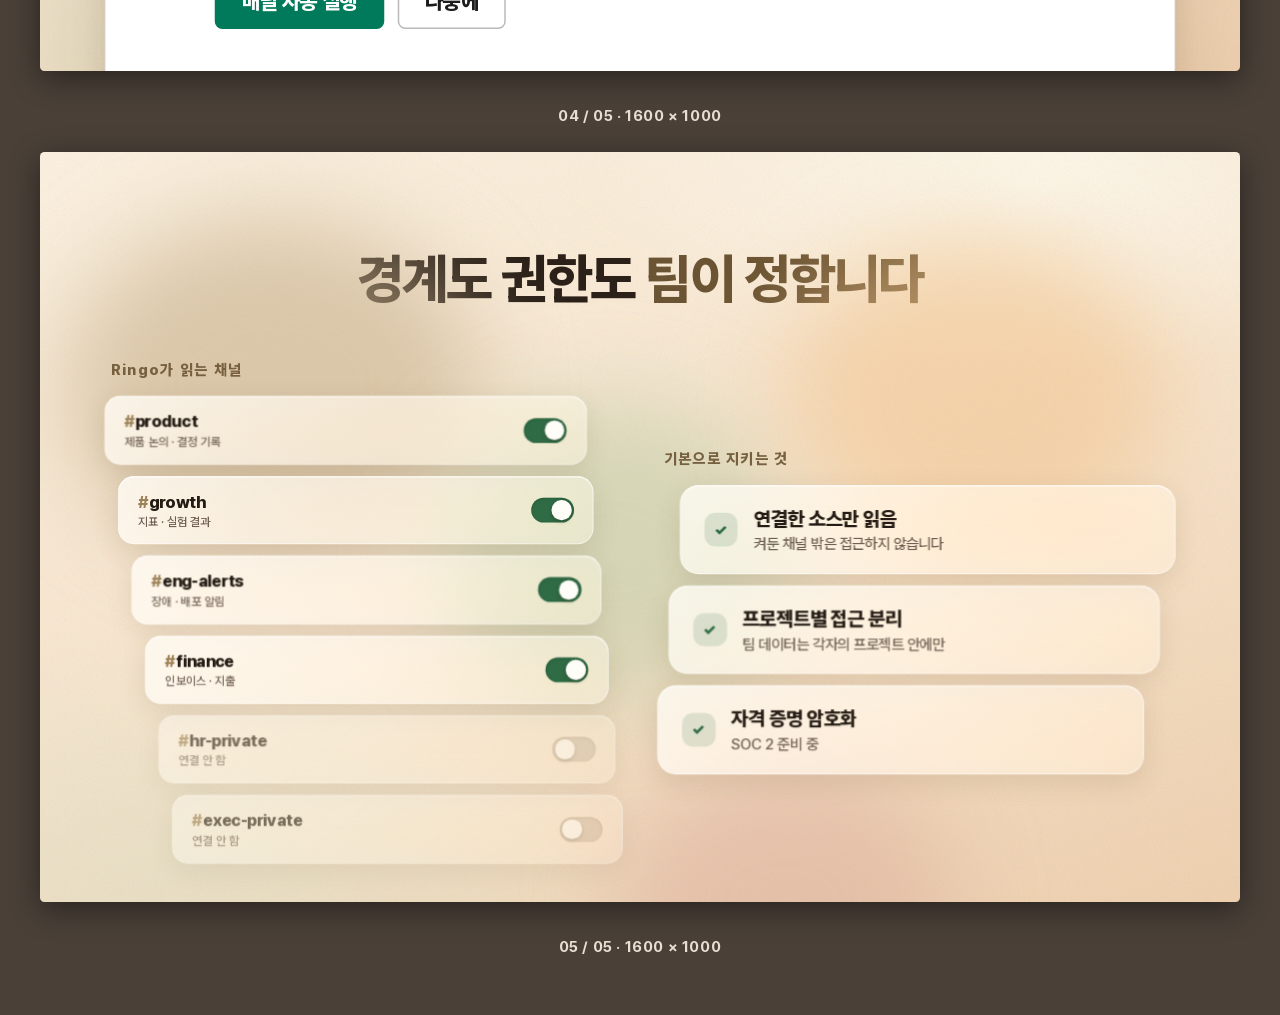
==== commit ab97c9d6: "5번 리퀴드 글라스 재설계, 웹에서 기본 축소 보기" ====
--- a/v1.html
+++ b/v1.html
@@ -19,37 +19,81 @@
   }
   .gwrap svg { display: block; width: 100%; height: auto; }
 
-  /* 05 권한 패널 — 좌우 반반. 왼쪽 채널 리스트, 오른쪽 보안 항목 모두 세로 나열 */
-  .permswrap { display: grid; grid-template-columns: 1fr 1fr; gap: 36px; align-items: stretch; width: 100%; }
-  .pcard { display: flex; flex-direction: column; }
-  .pcard .plist { padding: 4px 0 6px; flex: 1; }
-  .prow { display: flex; align-items: center; justify-content: space-between; padding: 15px 26px; }
-  .prow + .prow { border-top: 1px solid #f1efed; }
-  .pname { font-size: 19px; font-weight: 800; color: var(--sk-ink); letter-spacing: -.01em; }
-  .pname .hash { color: var(--sk-muted); font-weight: 600; margin-right: 1px; }
-  .pdesc { font-size: 15px; color: var(--sk-muted); font-weight: 500; margin-top: 4px; }
-  .prow.off .pname, .prow.off .pdesc { color: #b3afab; }
-  .tog { width: 52px; height: 30px; border-radius: 999px; background: #d8d5d2; position: relative; flex: none; }
-  .tog i { position: absolute; top: 3px; left: 3px; width: 24px; height: 24px; border-radius: 50%;
-           background: #fff; box-shadow: 0 1px 3px rgba(0,0,0,.22); }
-  .tog.on { background: #2f6b45; }
-  .tog.on i { left: 25px; }
-
-  /* 카드 3개가 세로를 균등 분할해서 왼쪽 채널 리스트 카드와 전체 높이가 맞습니다. */
-  .secbar { display: flex; flex-direction: column; gap: 22px; }
-  .secitem {
-    flex: 1;
+  /* ── 05 리퀴드 글라스 ────────────────────────────
+     유리는 뒤에 색이 있어야 읽히므로 블롭을 먼저 깔고 그 위에 얹습니다. */
+  .g5 { position: relative; display: grid; grid-template-columns: 1fr 1fr; gap: 44px; width: 100%; }
+  .blobs { position: absolute; inset: -140px -80px; z-index: 0; pointer-events: none; }
+  .blobs i { position: absolute; display: block; border-radius: 50%; filter: blur(58px); }
+  .blobs .b1 { width: 520px; height: 420px; left: 2%;  top: -40px;  background: rgba(201,178,143,.62); }
+  .blobs .b2 { width: 440px; height: 380px; left: 33%; top: 190px;  background: rgba(180,199,160,.48); }
+  .blobs .b3 { width: 480px; height: 400px; right: 6%; top: -20px;  background: rgba(240,196,140,.55); }
+  .blobs .b4 { width: 420px; height: 360px; right: 24%; bottom: -90px; background: rgba(214,164,150,.42); }
+
+  .gcol { position: relative; z-index: 1; display: flex; flex-direction: column; gap: 14px; }
+  .glabel {
+    font-size: 19px; font-weight: 800; letter-spacing: .1em;
+    color: var(--brown); margin: 0 0 8px 8px;
+  }
+
+  /* 유리 표면 공통 */
+  .gchip, .gcard {
+    background: linear-gradient(142deg, rgba(255,253,248,.80) 0%, rgba(255,251,242,.44) 100%);
+    backdrop-filter: blur(20px) saturate(150%);
+    -webkit-backdrop-filter: blur(20px) saturate(150%);
+    border: 1px solid rgba(255,255,255,.68);
+    box-shadow:
+      0 10px 34px rgba(94,68,34,.14),
+      inset 0 1px 0 rgba(255,255,255,.85);
+  }
+
+  /* 채널 칩: 일부러 어긋나게 배치 */
+  .gchip {
+    display: flex; align-items: center; justify-content: space-between; gap: 20px;
+    border-radius: 20px; padding: 19px 24px;
+    margin-left: calc(var(--i) * 17px);
+    margin-right: calc((5 - var(--i)) * 9px);
+  }
+  .gchip.off { opacity: .58; }
+  .gchip .gtext b {
+    display: block; font-size: 21px; font-weight: 800;
+    color: #241c14; letter-spacing: -.02em;
+  }
+  .gchip .gtext b .hash { color: #9c8258; margin-right: 1px; }
+  .gchip .gtext i {
+    display: block; font-style: normal; font-size: 15px; font-weight: 500;
+    color: #6f6053; margin-top: 4px; letter-spacing: -.015em;
+  }
+  .tog {
+    width: 54px; height: 31px; border-radius: 999px; flex: none; position: relative;
+    background: rgba(120,105,88,.28);
+    box-shadow: inset 0 1px 3px rgba(60,44,26,.22);
+  }
+  .tog span {
+    position: absolute; top: 3px; left: 3px; width: 25px; height: 25px;
+    border-radius: 50%; background: #fffdf8;
+    box-shadow: 0 2px 5px rgba(50,36,20,.3);
+  }
+  .tog.on { background: #2f6b45; box-shadow: inset 0 1px 3px rgba(20,60,35,.35); }
+  .tog.on span { left: 26px; }
+
+  /* 보안 카드: 반대 방향으로 어긋나게 */
+  .gright { justify-content: center; }
+  .gcard {
     display: flex; align-items: center; gap: 20px;
-    background: rgba(255,252,244,.78);
-    border: 1px solid rgba(119,96,63,.16);
-    border-radius: 20px; padding: 26px 32px;
-  }
-  .sdot { flex: none; width: 40px; height: 40px; border-radius: 13px;
-          background: rgba(47,107,69,.12); color: #2f6b45;
-          display: grid; place-items: center; font-size: 18px; font-weight: 900; }
-  .secitem b { display: block; font-size: 27px; font-weight: 800; color: var(--ink); letter-spacing: -.02em; }
-  .secitem i { display: block; font-style: normal; font-size: 21px; font-weight: 500;
-               color: var(--muted); margin-top: 8px; letter-spacing: -.015em; }
+    border-radius: 24px; padding: 26px 30px;
+    margin-right: calc(var(--i) * 20px);
+    margin-left: calc((2 - var(--i)) * 14px);
+  }
+  .sdot {
+    flex: none; width: 42px; height: 42px; border-radius: 14px;
+    background: rgba(47,107,69,.15); color: #2f6b45;
+    display: grid; place-items: center; font-size: 19px; font-weight: 900;
+  }
+  .gcard b { display: block; font-size: 25px; font-weight: 800; color: #241c14; letter-spacing: -.022em; }
+  .gcard i {
+    display: block; font-style: normal; font-size: 19px; font-weight: 500;
+    color: #6f6053; margin-top: 6px; letter-spacing: -.015em;
+  }
 </style>
 </head><body>
 
@@ -401,70 +445,70 @@
   </div>
   <div class="fit">
     
-  <div class="permswrap">
-    <div class="win pcard">
-      <div class="win-head">
-        <span class="ch">Ringo가 읽는 채널</span>
-        <span class="meta">팀이 직접 선택합니다</span>
-      </div>
-      <div class="plist">
-        
-        <div class="prow">
-          <div class="pmeta">
-            <div class="pname"><span class="hash">#</span>product</div>
-            <div class="pdesc">제품 논의 · 결정 기록</div>
-          </div>
-          <div class="tog on"><i></i></div>
-        </div>
-        <div class="prow">
-          <div class="pmeta">
-            <div class="pname"><span class="hash">#</span>growth</div>
-            <div class="pdesc">지표 · 실험 결과</div>
-          </div>
-          <div class="tog on"><i></i></div>
-        </div>
-        <div class="prow">
-          <div class="pmeta">
-            <div class="pname"><span class="hash">#</span>eng-alerts</div>
-            <div class="pdesc">장애 · 배포 알림</div>
-          </div>
-          <div class="tog on"><i></i></div>
-        </div>
-        <div class="prow">
-          <div class="pmeta">
-            <div class="pname"><span class="hash">#</span>finance</div>
-            <div class="pdesc">인보이스 · 지출</div>
-          </div>
-          <div class="tog on"><i></i></div>
-        </div>
-        <div class="prow off">
-          <div class="pmeta">
-            <div class="pname"><span class="hash">#</span>hr-private</div>
-            <div class="pdesc">연결 안 함</div>
-          </div>
-          <div class="tog"><i></i></div>
-        </div>
-        <div class="prow off">
-          <div class="pmeta">
-            <div class="pname"><span class="hash">#</span>exec-private</div>
-            <div class="pdesc">연결 안 함</div>
-          </div>
-          <div class="tog"><i></i></div>
-        </div>
-      </div>
+  <div class="g5">
+    <div class="blobs" aria-hidden="true">
+      <i class="b1"></i><i class="b2"></i><i class="b3"></i><i class="b4"></i>
     </div>
 
-    <div class="secbar">
-      
-      <div class="secitem">
+    <div class="gcol gleft">
+      <p class="glabel">Ringo가 읽는 채널</p>
+      
+      <div class="gchip on" style="--i:0">
+        <div class="gtext">
+          <b><span class="hash">#</span>product</b>
+          <i>제품 논의 · 결정 기록</i>
+        </div>
+        <div class="tog on"><span></span></div>
+      </div>
+      <div class="gchip on" style="--i:1">
+        <div class="gtext">
+          <b><span class="hash">#</span>growth</b>
+          <i>지표 · 실험 결과</i>
+        </div>
+        <div class="tog on"><span></span></div>
+      </div>
+      <div class="gchip on" style="--i:2">
+        <div class="gtext">
+          <b><span class="hash">#</span>eng-alerts</b>
+          <i>장애 · 배포 알림</i>
+        </div>
+        <div class="tog on"><span></span></div>
+      </div>
+      <div class="gchip on" style="--i:3">
+        <div class="gtext">
+          <b><span class="hash">#</span>finance</b>
+          <i>인보이스 · 지출</i>
+        </div>
+        <div class="tog on"><span></span></div>
+      </div>
+      <div class="gchip off" style="--i:4">
+        <div class="gtext">
+          <b><span class="hash">#</span>hr-private</b>
+          <i>연결 안 함</i>
+        </div>
+        <div class="tog"><span></span></div>
+      </div>
+      <div class="gchip off" style="--i:5">
+        <div class="gtext">
+          <b><span class="hash">#</span>exec-private</b>
+          <i>연결 안 함</i>
+        </div>
+        <div class="tog"><span></span></div>
+      </div>
+    </div>
+
+    <div class="gcol gright">
+      <p class="glabel">기본으로 지키는 것</p>
+      
+      <div class="gcard" style="--i:0">
         <span class="sdot">✓</span>
         <div><b>연결한 소스만 읽음</b><i>켜둔 채널 밖은 접근하지 않습니다</i></div>
       </div>
-      <div class="secitem">
+      <div class="gcard" style="--i:1">
         <span class="sdot">✓</span>
         <div><b>프로젝트별 접근 분리</b><i>팀 데이터는 각자의 프로젝트 안에만</i></div>
       </div>
-      <div class="secitem">
+      <div class="gcard" style="--i:2">
         <span class="sdot">✓</span>
         <div><b>자격 증명 암호화</b><i>SOC 2 준비 중</i></div>
       </div>
@@ -510,7 +554,13 @@
 
   /* ?preview=1 로 열면 5장을 한 화면에 축소해서 보여줍니다. */
   function preview() {
-    if (!location.search.includes('preview')) return;
+    /* 브라우저(http/https)로 열면 기본이 축소 보기.
+       PNG 캡쳐는 file:// 로 열므로 항상 원본 1:1 유지 → 결과물에 영향 없음.
+       원본 크기로 보려면 ?full=1 */
+    const served = location.protocol !== 'file:';
+    const wantFull = location.search.includes('full');
+    const wantPreview = location.search.includes('preview');
+    if (!(wantPreview || (served && !wantFull))) return;
     document.documentElement.classList.add('preview');
     const fitScale = () => {
       const s = Math.min(0.9, (window.innerWidth - 80) / 1600);
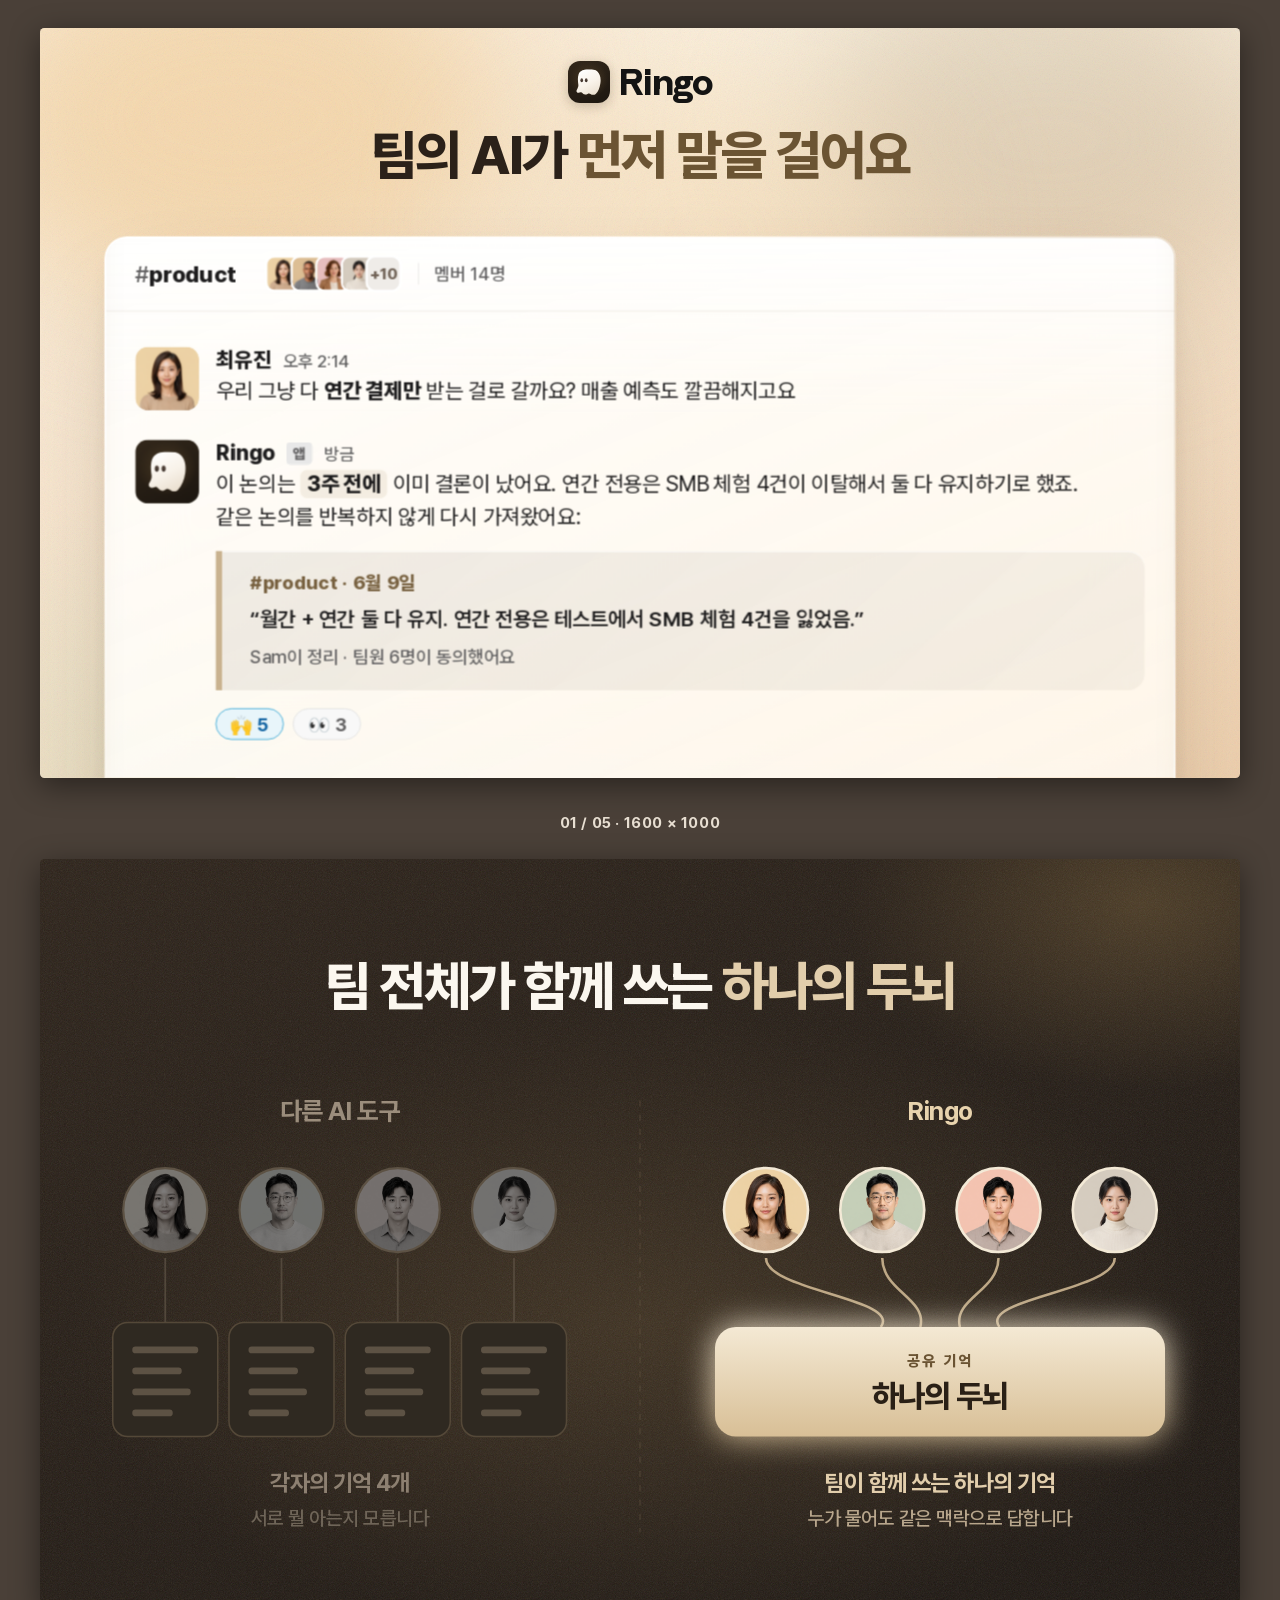
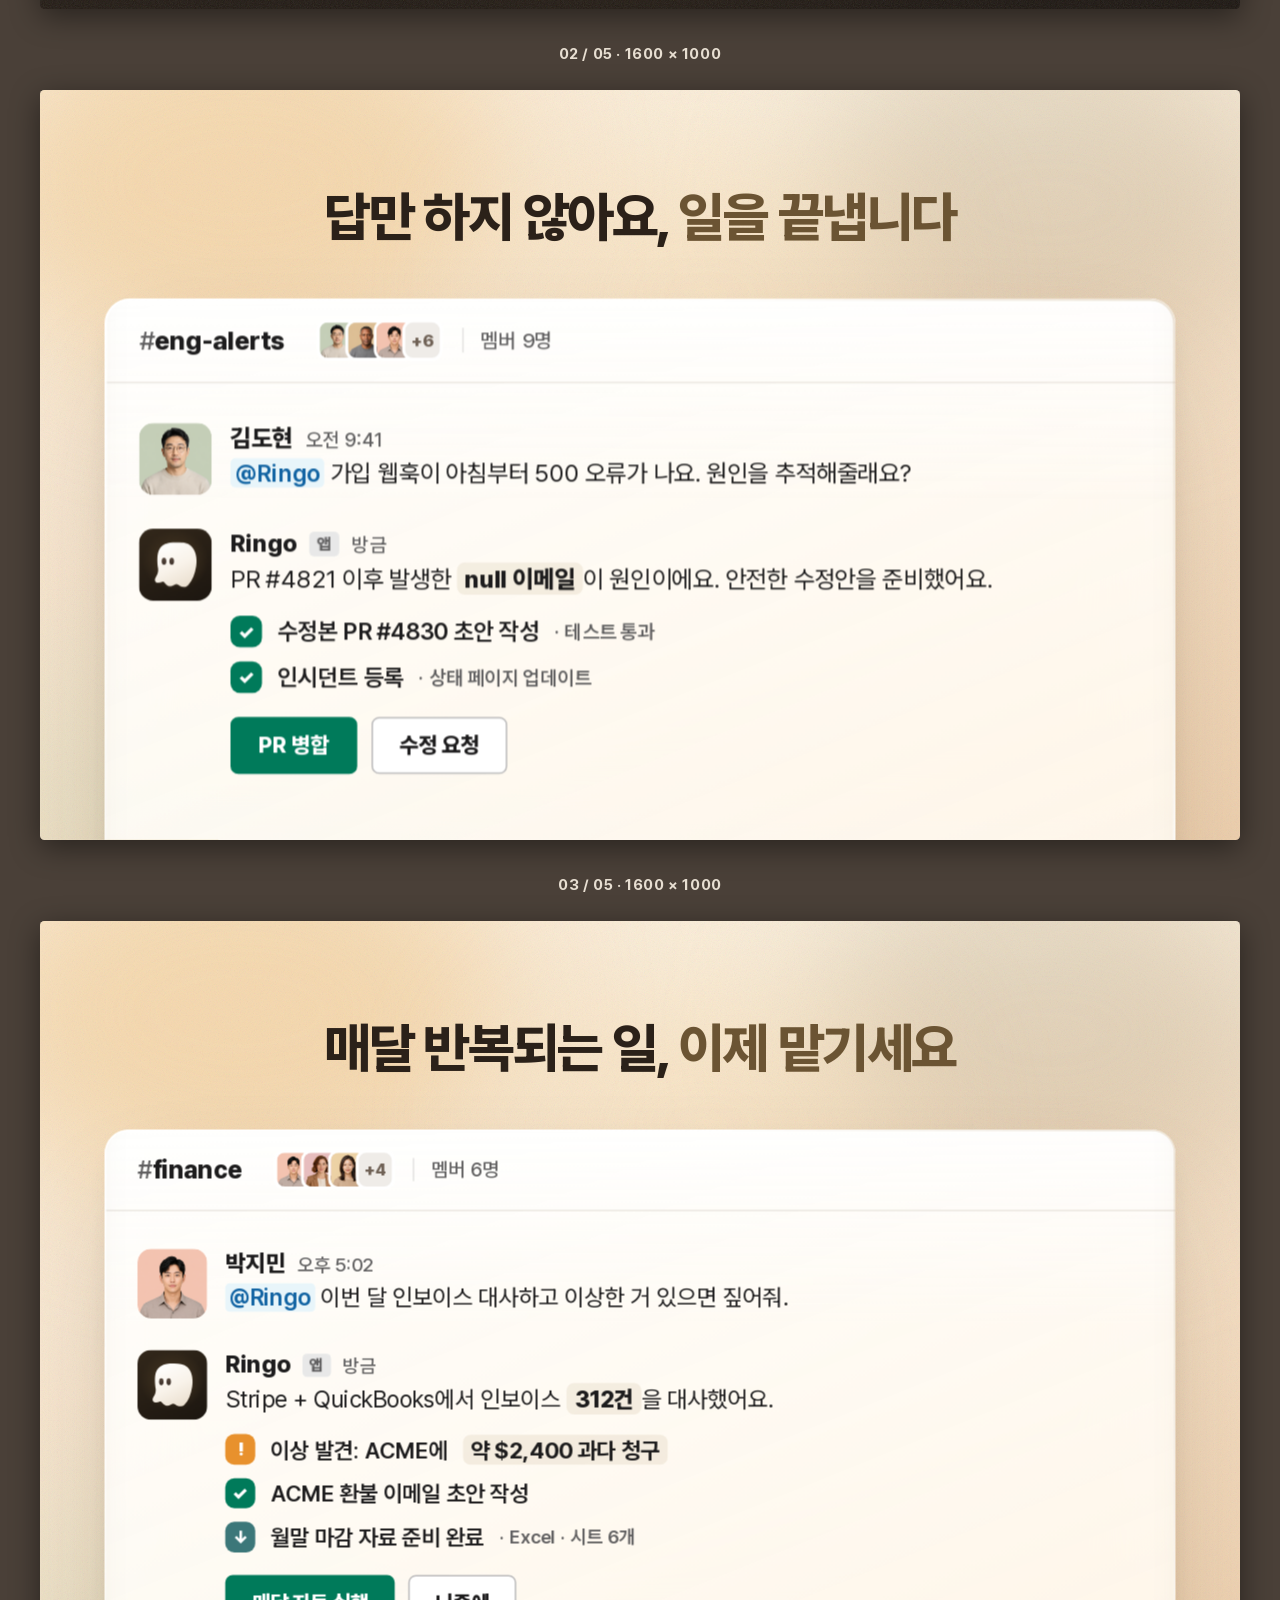
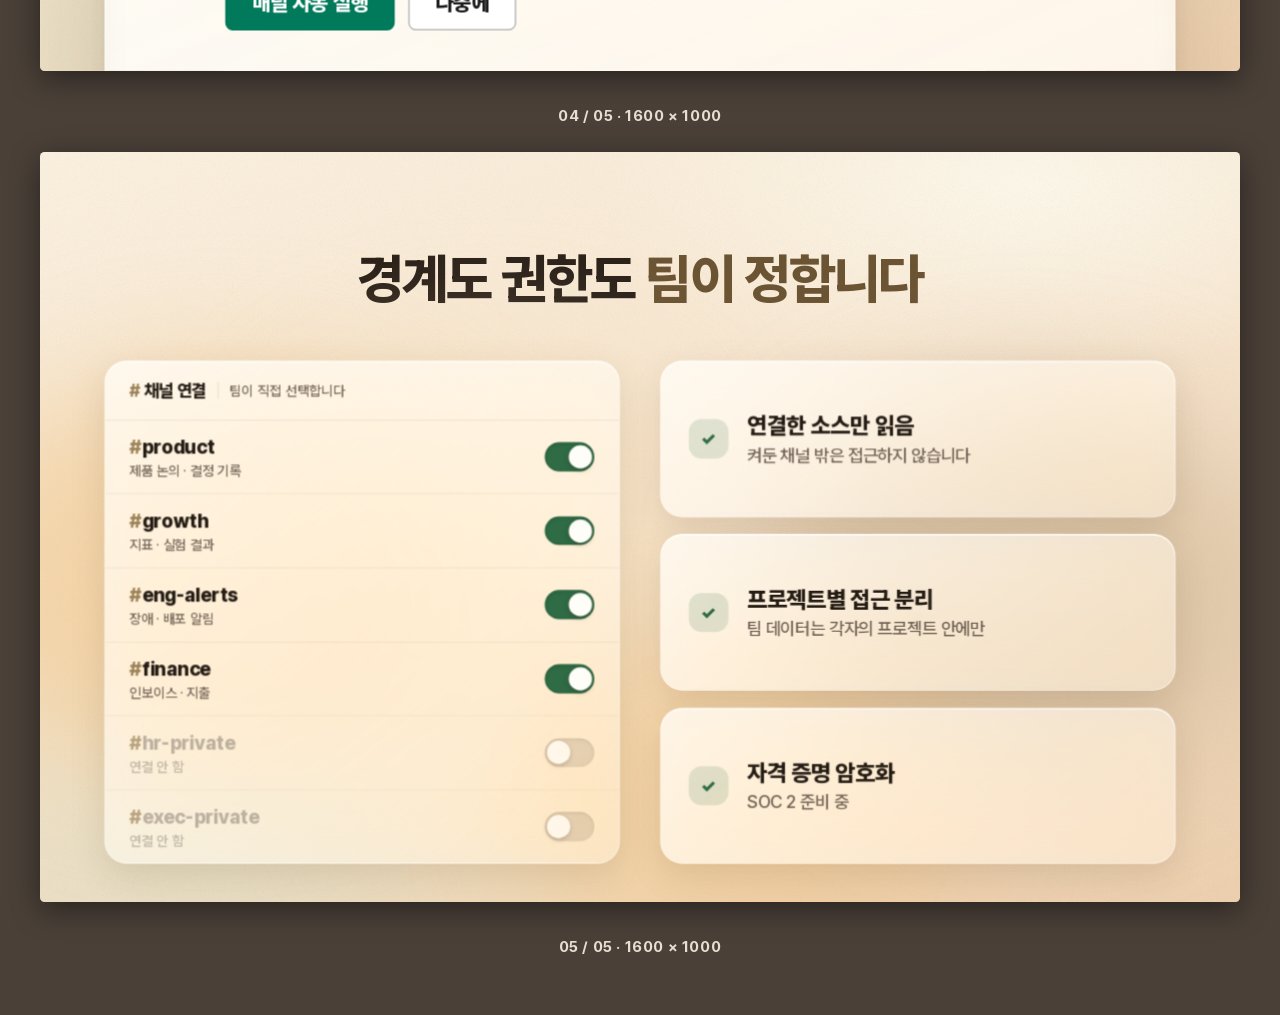
==== commit 8a552c10: "리퀴드 글라스 정식 적용, 배경 색번짐 앰버·오크로 통일, 결정카드 웜그레이, 아바타 확대, 진행상황 문서 추가" ====
--- a/v1.html
+++ b/v1.html
@@ -22,47 +22,59 @@
   /* ── 05 리퀴드 글라스 ────────────────────────────
      유리는 뒤에 색이 있어야 읽히므로 블롭을 먼저 깔고 그 위에 얹습니다. */
   .g5 { position: relative; display: grid; grid-template-columns: 1fr 1fr; gap: 44px; width: 100%; }
-  .blobs { position: absolute; inset: -140px -80px; z-index: 0; pointer-events: none; }
-  .blobs i { position: absolute; display: block; border-radius: 50%; filter: blur(58px); }
-  .blobs .b1 { width: 520px; height: 420px; left: 2%;  top: -40px;  background: rgba(201,178,143,.62); }
-  .blobs .b2 { width: 440px; height: 380px; left: 33%; top: 190px;  background: rgba(180,199,160,.48); }
-  .blobs .b3 { width: 480px; height: 400px; right: 6%; top: -20px;  background: rgba(240,196,140,.55); }
-  .blobs .b4 { width: 420px; height: 360px; right: 24%; bottom: -90px; background: rgba(214,164,150,.42); }
-
-  .gcol { position: relative; z-index: 1; display: flex; flex-direction: column; gap: 14px; }
-  .glabel {
-    font-size: 19px; font-weight: 800; letter-spacing: .1em;
-    color: var(--brown); margin: 0 0 8px 8px;
-  }
+  /* 헤드라인 영역까지 색이 올라오면 글자가 지저분해져서
+     콘텐츠 영역 안으로만 번지게 제한합니다. */
+  .blobs { position: absolute; inset: -30px -120px -80px; z-index: 0; pointer-events: none; overflow: visible; }
+  .blobs i { position: absolute; display: block; border-radius: 50%; filter: blur(66px); }
+  .blobs .b1 { width: 600px; height: 440px; left: -4%;  top: 40px;   background: rgba(240,196,132,.52); }
+  .blobs .b2 { width: 520px; height: 400px; left: 28%;  top: 250px;  background: rgba(246,220,180,.44); }
+  .blobs .b3 { width: 560px; height: 430px; right: 0%;  top: 60px;   background: rgba(201,178,143,.50); }
+  .blobs .b4 { width: 480px; height: 380px; right: 24%; bottom: -40px; background: rgba(240,196,132,.40); }
+  .blobs .b5 { width: 440px; height: 280px; left: 22%;  top: 20px;   background: rgba(246,220,180,.44); }
+
+  .gcol { position: relative; z-index: 1; display: flex; flex-direction: column; gap: 18px; }
 
   /* 유리 표면 공통 */
-  .gchip, .gcard {
-    background: linear-gradient(142deg, rgba(255,253,248,.80) 0%, rgba(255,251,242,.44) 100%);
-    backdrop-filter: blur(20px) saturate(150%);
-    -webkit-backdrop-filter: blur(20px) saturate(150%);
-    border: 1px solid rgba(255,255,255,.68);
+  /* 유리 표면. 강하게 줬더니 과해서 원래 농도로 되돌림 */
+  .gpanel, .gcard {
+    background: linear-gradient(142deg, rgba(255,253,248,.82) 0%, rgba(255,251,242,.46) 100%);
+    backdrop-filter: blur(22px) saturate(150%);
+    -webkit-backdrop-filter: blur(22px) saturate(150%);
+    border: 1px solid rgba(255,255,255,.70);
     box-shadow:
-      0 10px 34px rgba(94,68,34,.14),
-      inset 0 1px 0 rgba(255,255,255,.85);
-  }
-
-  /* 채널 칩: 일부러 어긋나게 배치 */
-  .gchip {
+      0 12px 38px rgba(94,68,34,.15),
+      inset 0 1px 0 rgba(255,255,255,.88);
+  }
+
+  /* 왼쪽: Slack 설정 패널 형태 유지 */
+  .gpanel { position: relative; z-index: 1; border-radius: 24px; overflow: hidden; display: flex; flex-direction: column; }
+  .gphead {
+    display: flex; align-items: center; gap: 12px;
+    padding: 20px 26px;
+    border-bottom: 1px solid rgba(120,100,74,.16);
+  }
+  .gphead .ch { font-size: 19px; font-weight: 800; color: #241c14; letter-spacing: -.015em; }
+  .gphead .ch .hash { color: #9c8258; }
+  .gphead .meta {
+    font-size: 15px; color: #6f6053; font-weight: 500;
+    padding-left: 12px; border-left: 1px solid rgba(120,100,74,.22);
+  }
+  .gplist { flex: 1; display: flex; flex-direction: column; }
+  .gprow {
+    flex: 1;
     display: flex; align-items: center; justify-content: space-between; gap: 20px;
-    border-radius: 20px; padding: 19px 24px;
-    margin-left: calc(var(--i) * 17px);
-    margin-right: calc((5 - var(--i)) * 9px);
-  }
-  .gchip.off { opacity: .58; }
-  .gchip .gtext b {
-    display: block; font-size: 21px; font-weight: 800;
-    color: #241c14; letter-spacing: -.02em;
-  }
-  .gchip .gtext b .hash { color: #9c8258; margin-right: 1px; }
-  .gchip .gtext i {
+    padding: 16px 26px;
+  }
+  .gprow + .gprow { border-top: 1px solid rgba(120,100,74,.13); }
+  .gprow b { display: block; font-size: 21px; font-weight: 800; color: #241c14; letter-spacing: -.02em; }
+  .gprow b .hash { color: #9c8258; margin-right: 1px; }
+  .gprow i {
     display: block; font-style: normal; font-size: 15px; font-weight: 500;
     color: #6f6053; margin-top: 4px; letter-spacing: -.015em;
   }
+  .gprow.off b, .gprow.off i { color: #a2968a; }
+  .gprow.off { opacity: .7; }
+
   .tog {
     width: 54px; height: 31px; border-radius: 999px; flex: none; position: relative;
     background: rgba(120,105,88,.28);
@@ -76,13 +88,11 @@
   .tog.on { background: #2f6b45; box-shadow: inset 0 1px 3px rgba(20,60,35,.35); }
   .tog.on span { left: 26px; }
 
-  /* 보안 카드: 반대 방향으로 어긋나게 */
-  .gright { justify-content: center; }
+  /* 오른쪽 보안 카드 */
   .gcard {
+    flex: 1;
     display: flex; align-items: center; gap: 20px;
     border-radius: 24px; padding: 26px 30px;
-    margin-right: calc(var(--i) * 20px);
-    margin-left: calc((2 - var(--i)) * 14px);
   }
   .sdot {
     flex: none; width: 42px; height: 42px; border-radius: 14px;
@@ -98,6 +108,7 @@
 </head><body>
 
 <div class="slide">
+  <div class="wash w1" aria-hidden="true"><i></i><i></i><i></i></div>
   <div class="brand"><span class="markimg"><svg viewBox="291 282 662 715" preserveAspectRatio="xMidYMid meet" aria-hidden="true">
   <defs>
     <linearGradient id="sBody" x1="28%" y1="4%" x2="72%" y2="100%">
@@ -169,9 +180,8 @@
             <span class="badge">앱</span>
             <span class="mtime">방금</span>
           </div>
-          <div class="mtext">이 논의는 <strong>3주 전에</strong> 이미 결론이 났어요. 연간 전용은 SMB 체험 4건이 이탈해서 둘 다 유지하기로 했죠.<br>같은 논의를 반복하지 않게 다시 가져왔어요:</div>
+          <div class="mtext">이 논의는 <strong class="hl">3주 전에</strong> 이미 결론이 났어요. 연간 전용은 SMB 체험 4건이 이탈해서 둘 다 유지하기로 했죠.<br>같은 논의를 반복하지 않게 다시 가져왔어요:</div>
          <div class="att">
-           <div class="atitle">결정 · 가격</div>
            <div class="aline">#product · 6월 9일</div>
            <div class="aquote">“월간 + 연간 둘 다 유지. 연간 전용은 테스트에서 SMB 체험 4건을 잃었음.”</div>
            <div class="afoot">Sam이 정리 · 팀원 6명이 동의했어요</div>
@@ -185,6 +195,7 @@
 </div>
 
 <div class="slide inverted">
+  
   <div class="brand"></div>
   <div class="copy">
     <h1>팀 전체가 함께 쓰는 <em>하나의 두뇌</em></h1>
@@ -302,6 +313,7 @@
 </div>
 
 <div class="slide">
+  <div class="wash w3" aria-hidden="true"><i></i><i></i><i></i></div>
   <div class="brand"></div>
   <div class="copy">
     <h1>답만 하지 않아요, <em>일을 끝냅니다</em></h1>
@@ -356,7 +368,7 @@
             <span class="badge">앱</span>
             <span class="mtime">방금</span>
           </div>
-          <div class="mtext">PR #4821 이후 발생한 <strong>null 이메일</strong>이 원인이에요. 안전한 수정안을 준비했어요.</div>
+          <div class="mtext">PR #4821 이후 발생한 <strong class="hl err">null 이메일</strong>이 원인이에요. 안전한 수정안을 준비했어요.</div>
          <div class="steps">
            <div class="step"><span class="dot">✓</span>수정본 PR #4830 초안 작성 <span class="tag">· 테스트 통과</span></div>
            <div class="step"><span class="dot">✓</span>인시던트 등록 <span class="tag">· 상태 페이지 업데이트</span></div>
@@ -370,6 +382,7 @@
 </div>
 
 <div class="slide">
+  <div class="wash w4" aria-hidden="true"><i></i><i></i><i></i></div>
   <div class="brand"></div>
   <div class="copy">
     <h1>매달 반복되는 일, <em>이제 맡기세요</em></h1>
@@ -424,9 +437,9 @@
             <span class="badge">앱</span>
             <span class="mtime">방금</span>
           </div>
-          <div class="mtext">Stripe + QuickBooks에서 인보이스 <strong>312건</strong>을 대사했어요.</div>
+          <div class="mtext">Stripe + QuickBooks에서 인보이스 <strong class="hl">312건</strong>을 대사했어요.</div>
          <div class="steps">
-           <div class="step"><span class="dot warn">!</span>이상 발견: ACME에 <strong>약 $2,400 과다 청구</strong></div>
+           <div class="step"><span class="dot warn">!</span>이상 발견: ACME에 <strong class="hl warn">약 $2,400 과다 청구</strong></div>
            <div class="step"><span class="dot">✓</span>ACME 환불 이메일 초안 작성</div>
            <div class="step"><span class="dot file">↓</span>월말 마감 자료 준비 완료 <span class="tag">· Excel · 시트 6개</span></div>
          </div>
@@ -439,6 +452,7 @@
 </div>
 
 <div class="slide">
+  
   <div class="brand"></div>
   <div class="copy">
     <h1>경계도 권한도 <em>팀이 정합니다</em></h1>
@@ -447,68 +461,72 @@
     
   <div class="g5">
     <div class="blobs" aria-hidden="true">
-      <i class="b1"></i><i class="b2"></i><i class="b3"></i><i class="b4"></i>
+      <i class="b1"></i><i class="b2"></i><i class="b3"></i><i class="b4"></i><i class="b5"></i>
     </div>
 
-    <div class="gcol gleft">
-      <p class="glabel">Ringo가 읽는 채널</p>
-      
-      <div class="gchip on" style="--i:0">
-        <div class="gtext">
-          <b><span class="hash">#</span>product</b>
-          <i>제품 논의 · 결정 기록</i>
-        </div>
-        <div class="tog on"><span></span></div>
-      </div>
-      <div class="gchip on" style="--i:1">
-        <div class="gtext">
-          <b><span class="hash">#</span>growth</b>
-          <i>지표 · 실험 결과</i>
-        </div>
-        <div class="tog on"><span></span></div>
-      </div>
-      <div class="gchip on" style="--i:2">
-        <div class="gtext">
-          <b><span class="hash">#</span>eng-alerts</b>
-          <i>장애 · 배포 알림</i>
-        </div>
-        <div class="tog on"><span></span></div>
-      </div>
-      <div class="gchip on" style="--i:3">
-        <div class="gtext">
-          <b><span class="hash">#</span>finance</b>
-          <i>인보이스 · 지출</i>
-        </div>
-        <div class="tog on"><span></span></div>
-      </div>
-      <div class="gchip off" style="--i:4">
-        <div class="gtext">
-          <b><span class="hash">#</span>hr-private</b>
-          <i>연결 안 함</i>
-        </div>
-        <div class="tog"><span></span></div>
-      </div>
-      <div class="gchip off" style="--i:5">
-        <div class="gtext">
-          <b><span class="hash">#</span>exec-private</b>
-          <i>연결 안 함</i>
-        </div>
-        <div class="tog"><span></span></div>
+    <div class="gpanel">
+      <div class="gphead">
+        <span class="ch"><span class="hash">#</span> 채널 연결</span>
+        <span class="meta">팀이 직접 선택합니다</span>
+      </div>
+      <div class="gplist">
+        
+        <div class="gprow">
+          <div class="gptext">
+            <b><span class="hash">#</span>product</b>
+            <i>제품 논의 · 결정 기록</i>
+          </div>
+          <div class="tog on"><span></span></div>
+        </div>
+        <div class="gprow">
+          <div class="gptext">
+            <b><span class="hash">#</span>growth</b>
+            <i>지표 · 실험 결과</i>
+          </div>
+          <div class="tog on"><span></span></div>
+        </div>
+        <div class="gprow">
+          <div class="gptext">
+            <b><span class="hash">#</span>eng-alerts</b>
+            <i>장애 · 배포 알림</i>
+          </div>
+          <div class="tog on"><span></span></div>
+        </div>
+        <div class="gprow">
+          <div class="gptext">
+            <b><span class="hash">#</span>finance</b>
+            <i>인보이스 · 지출</i>
+          </div>
+          <div class="tog on"><span></span></div>
+        </div>
+        <div class="gprow off">
+          <div class="gptext">
+            <b><span class="hash">#</span>hr-private</b>
+            <i>연결 안 함</i>
+          </div>
+          <div class="tog"><span></span></div>
+        </div>
+        <div class="gprow off">
+          <div class="gptext">
+            <b><span class="hash">#</span>exec-private</b>
+            <i>연결 안 함</i>
+          </div>
+          <div class="tog"><span></span></div>
+        </div>
       </div>
     </div>
 
     <div class="gcol gright">
-      <p class="glabel">기본으로 지키는 것</p>
-      
-      <div class="gcard" style="--i:0">
+      
+      <div class="gcard">
         <span class="sdot">✓</span>
         <div><b>연결한 소스만 읽음</b><i>켜둔 채널 밖은 접근하지 않습니다</i></div>
       </div>
-      <div class="gcard" style="--i:1">
+      <div class="gcard">
         <span class="sdot">✓</span>
         <div><b>프로젝트별 접근 분리</b><i>팀 데이터는 각자의 프로젝트 안에만</i></div>
       </div>
-      <div class="gcard" style="--i:2">
+      <div class="gcard">
         <span class="sdot">✓</span>
         <div><b>자격 증명 암호화</b><i>SOC 2 준비 중</i></div>
       </div>
--- a/base.css
+++ b/base.css
@@ -192,8 +192,8 @@
 .msg + .msg { padding-top: 12px; }
 .av {
   flex: none;
-  width: 38px; height: 38px;
-  border-radius: 9px;
+  width: 46px; height: 46px;
+  border-radius: 11px;
   display: grid; place-items: center;
   font-size: 15px; font-weight: 800; color: #fff;
   letter-spacing: -.02em;
@@ -220,18 +220,25 @@
 
 /* 첨부 카드 (Slack attachment) */
 .att {
-  margin-top: 11px;
-  border-left: 4px solid var(--oak);
-  border-radius: 0 8px 8px 0;
-  background: #fbfaf8;
-  padding: 12px 16px 13px;
-  max-width: 660px;
+  margin-top: 13px;
+  border-left: 5px solid var(--oak);
+  border-radius: 0 12px 12px 0;
+  /* 창 배경이 거의 흰색이라 #fbfaf8 로는 안 보였는데, 웜톤을 올렸더니 누렇게 떴습니다.
+     채도는 빼고 명도만 낮춘 웜 그레이로. */
+  background: linear-gradient(138deg, rgba(116,104,88,.11) 0%, rgba(116,104,88,.07) 100%);
+  box-shadow: inset 0 1px 0 rgba(255,255,255,.6);
+  padding: 15px 20px 16px;
+  max-width: 680px;
 }
 .att .atitle {
   font-size: 12.5px; font-weight: 800; color: var(--brown);
   letter-spacing: .05em; margin-bottom: 5px;
 }
-.att .aline { font-size: 13px; color: var(--sk-muted); font-weight: 500; margin-bottom: 7px; }
+/* 삭제한 소제목이 쓰던 브라운을 여기로 옮겨 출처가 눈에 들어오게 */
+.att .aline {
+  font-size: 13.5px; color: var(--brown); font-weight: 800;
+  letter-spacing: .02em; margin-bottom: 8px;
+}
 .att .aquote {
   font-size: 15px; line-height: 1.45; color: var(--sk-ink);
   font-weight: 600; word-break: keep-all;
@@ -403,3 +410,79 @@
   font-size: 46px; font-weight: 700; letter-spacing: -.022em; color: #141413;
 }
 .slide.inverted .brand .wordmark { color: #f0eee6; }
+
+
+/* ── 장별 색 번짐 ────────────────────────────
+   1·3·4번이 전부 크림 배경 + 흰 창이라 구분이 안 돼서
+   장마다 다른 색조를 은은하게 깝니다. 콘텐츠는 z-index로 항상 위. */
+.wash { position: absolute; inset: 0; z-index: 0; pointer-events: none; overflow: hidden; }
+.wash i { position: absolute; display: block; border-radius: 50%; filter: blur(90px); }
+
+/* 세 장 모두 1번(앰버·오크) 톤으로 통일. 장마다 색을 바꾸니 세트로 안 보였습니다. */
+.w1 i:nth-child(1), .w3 i:nth-child(1), .w4 i:nth-child(1) {
+  width: 720px; height: 520px; left: -6%; top: -140px; background: rgba(240,196,132,.52);
+}
+.w1 i:nth-child(2), .w3 i:nth-child(2), .w4 i:nth-child(2) {
+  width: 640px; height: 480px; right: -4%; top: -90px; background: rgba(201,178,143,.50);
+}
+.w1 i:nth-child(3), .w3 i:nth-child(3), .w4 i:nth-child(3) {
+  width: 560px; height: 420px; left: 38%; top: 60px; background: rgba(246,220,180,.44);
+}
+
+/* ── 핵심 정보 하이라이트 ────────────────────
+   장의 결정적 숫자가 본문과 같은 무게로 묻히지 않게. 형광펜처럼 아주 옅게. */
+/* 색을 여러 개 쓰면 겉돌아서 브랜드 오크 한 톤으로 통일하고 농도를 낮춤 */
+.mtext .hl, .step .hl {
+  background: rgba(201,178,143,.20);
+  border-radius: 5px;
+  padding: 1px 5px;
+  box-decoration-break: clone;
+  -webkit-box-decoration-break: clone;
+}
+.mtext .hl.warn, .step .hl.warn,
+.mtext .hl.err,  .step .hl.err { background: rgba(201,178,143,.20); }
+
+
+/* ── Slack 창 리퀴드 글라스 ──────────────────
+   반투명만으로는 유리로 안 읽힙니다. 필요한 건 세 가지:
+   (1) 테두리를 도는 광택 그라데이션  (2) 상단 스펙큘러 하이라이트
+   (3) 아래쪽 내부 그림자로 만드는 두께감 */
+.win {
+  position: relative;
+  isolation: isolate;
+  background:
+    /* (2) 상단 광택 */
+    linear-gradient(180deg, rgba(255,255,255,.85) 0, rgba(255,255,255,0) 130px),
+    /* 본 표면 */
+    linear-gradient(158deg, rgba(255,255,255,.93) 0%, rgba(255,252,245,.85) 100%);
+  backdrop-filter: blur(26px) saturate(180%);
+  -webkit-backdrop-filter: blur(26px) saturate(180%);
+  border: none;
+  box-shadow:
+    0 36px 74px -22px rgba(88, 62, 30, .32),
+    0 8px 22px -8px rgba(88, 62, 30, .14),
+    /* (3) 두께감 */
+    inset 0 1px 1px rgba(255,255,255,.98),
+    inset 0 -18px 30px -22px rgba(150,118,74,.55);
+}
+
+/* (1) 테두리 광택: 마스크로 1.2px 링만 남깁니다 */
+.win::before {
+  content: '';
+  position: absolute; inset: 0; border-radius: inherit;
+  padding: 1.2px;
+  background: linear-gradient(138deg,
+    rgba(255,255,255,1) 0%,
+    rgba(255,255,255,.20) 34%,
+    rgba(196,170,132,.30) 58%,
+    rgba(255,255,255,.92) 100%);
+  -webkit-mask: linear-gradient(#000 0 0) content-box, linear-gradient(#000 0 0);
+  -webkit-mask-composite: xor;
+  mask: linear-gradient(#000 0 0) content-box, linear-gradient(#000 0 0);
+  mask-composite: exclude;
+  pointer-events: none;
+  z-index: 3;
+}
+
+.win-head { background: transparent; border-bottom-color: rgba(120,100,74,.14); }
+.composer { border-color: rgba(120,100,74,.22); }
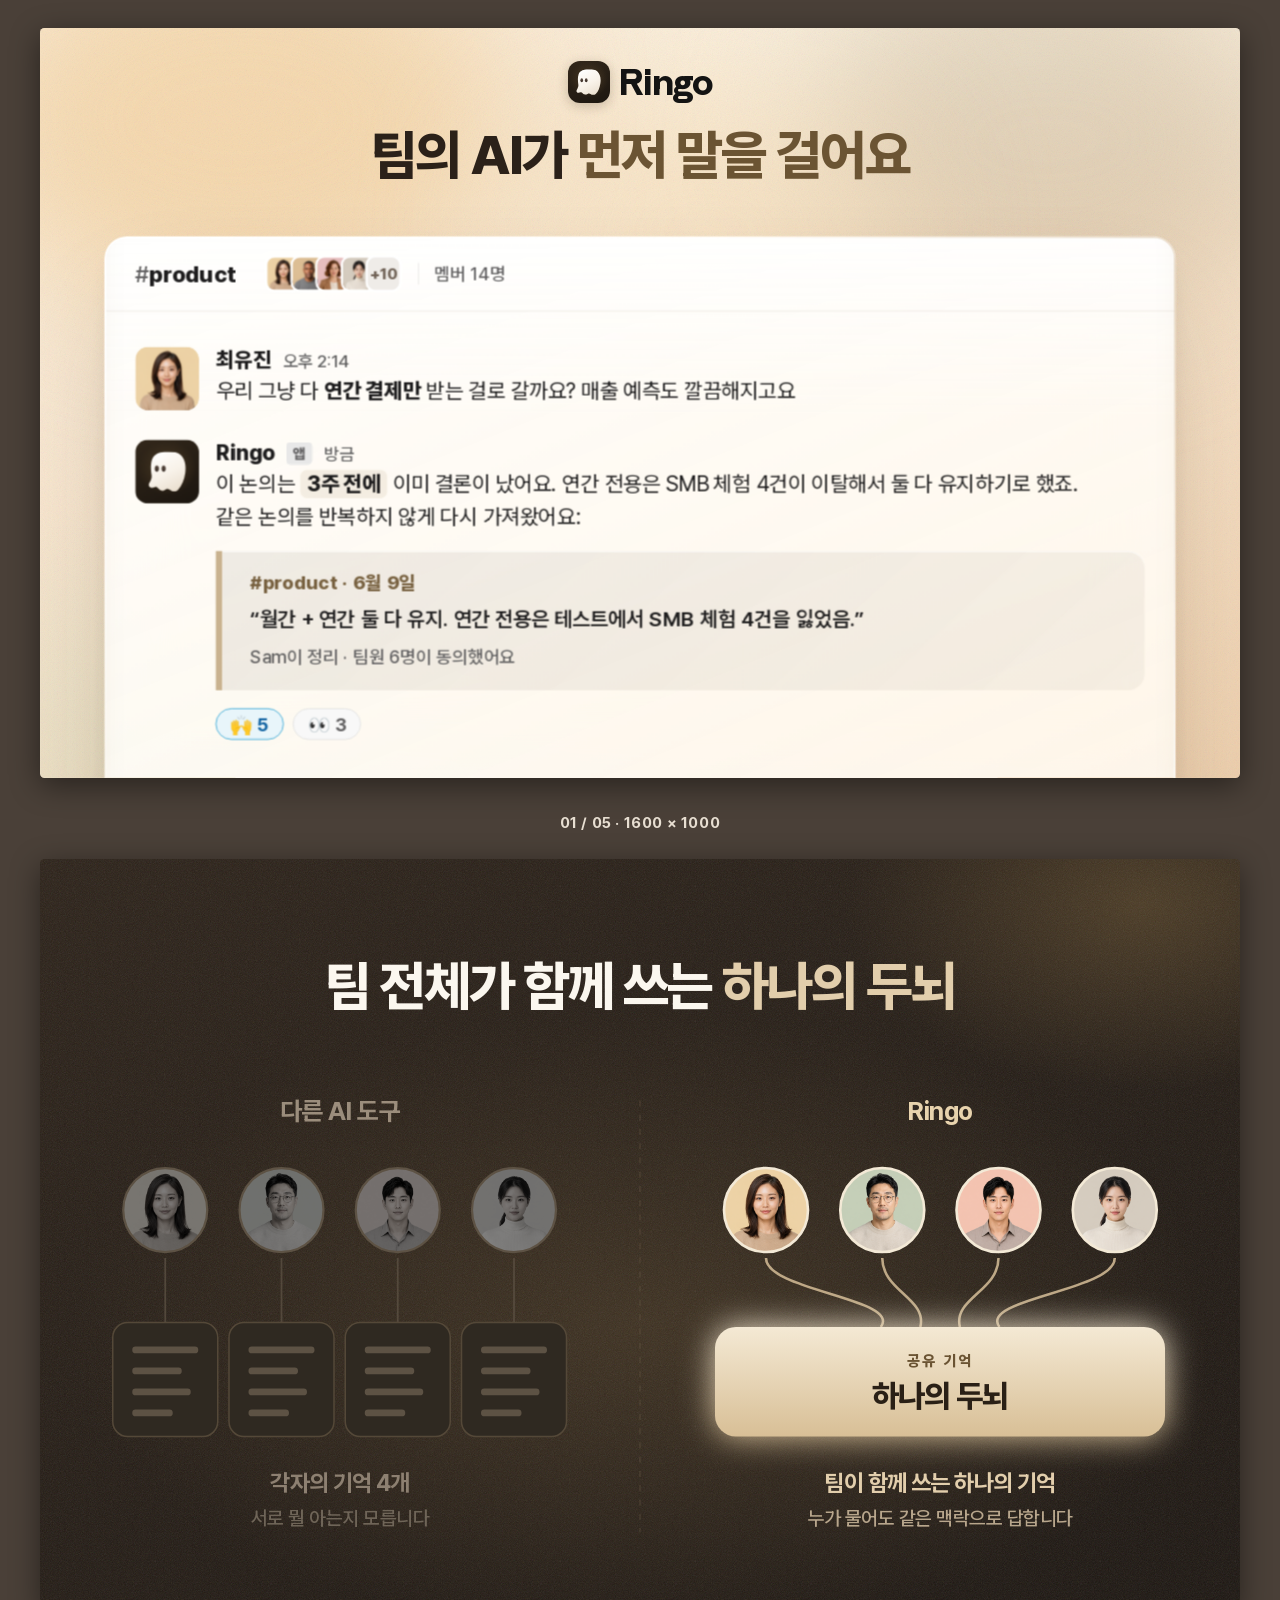
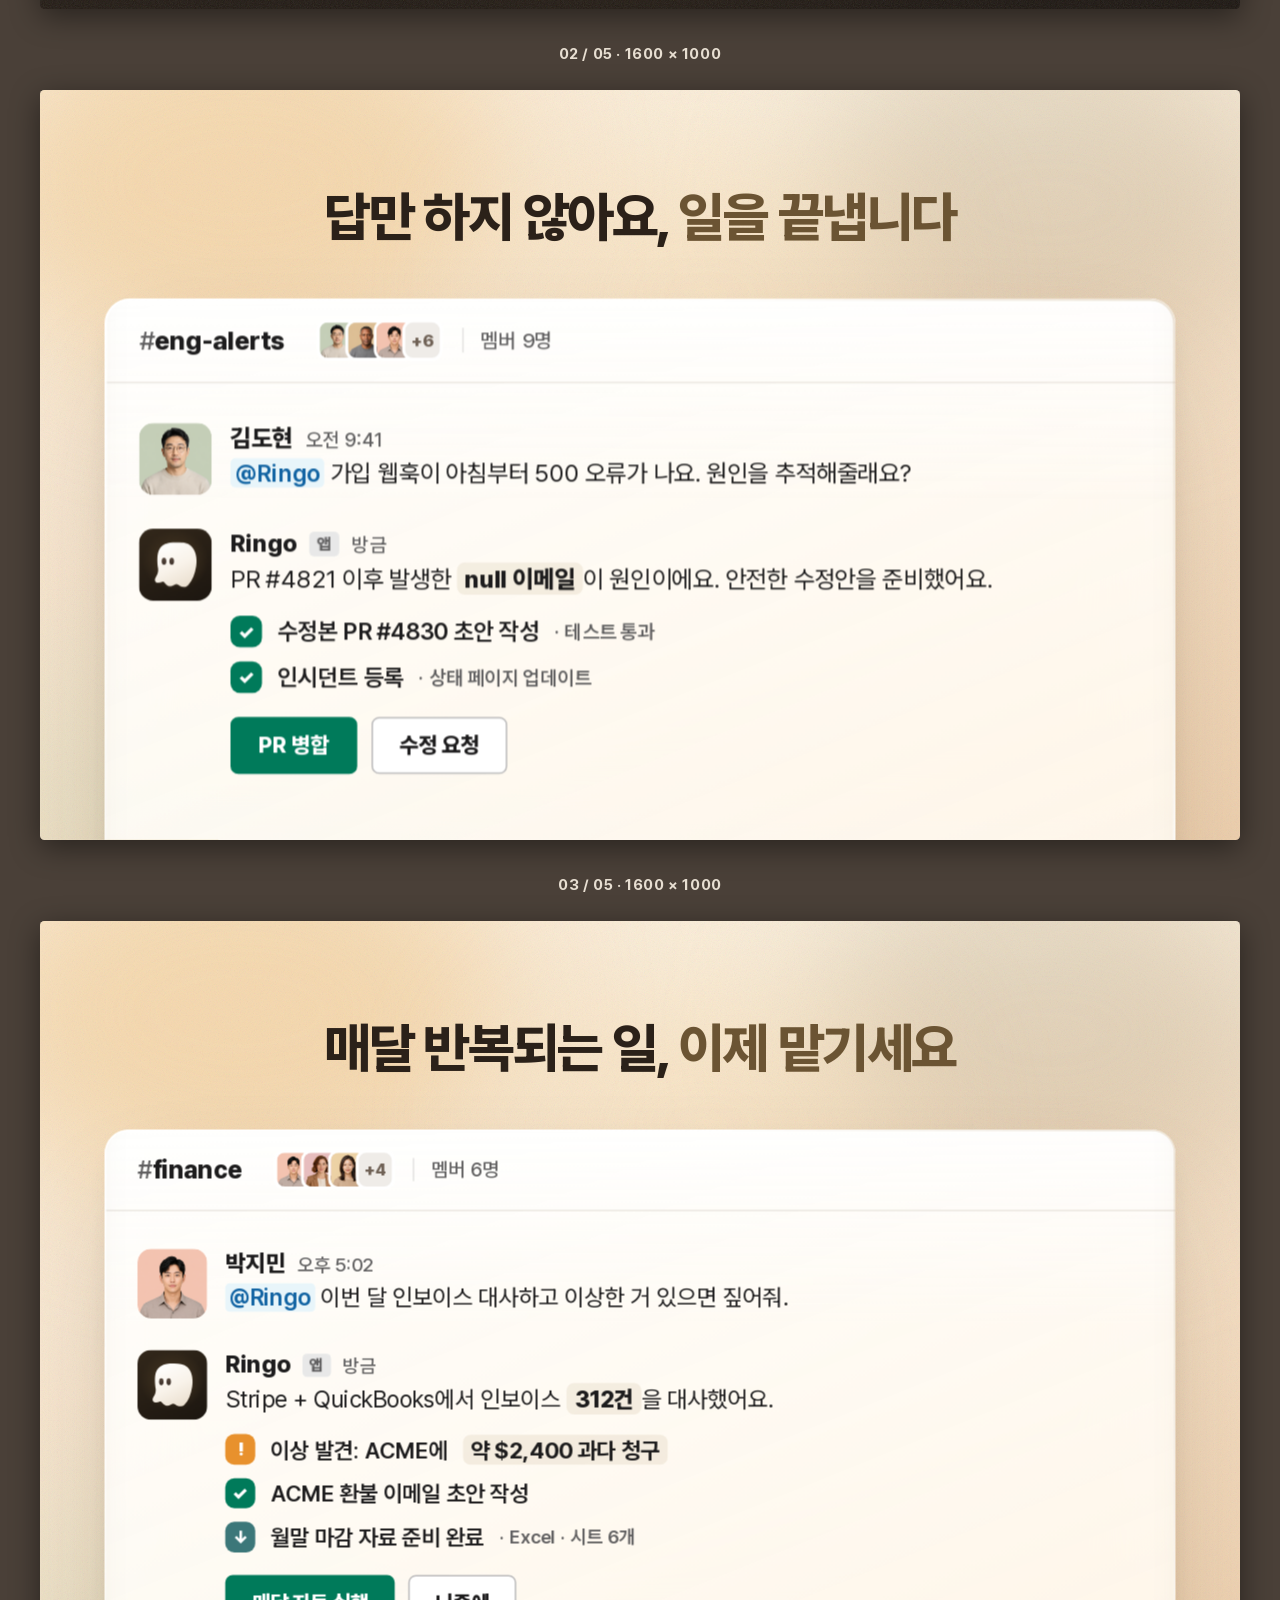
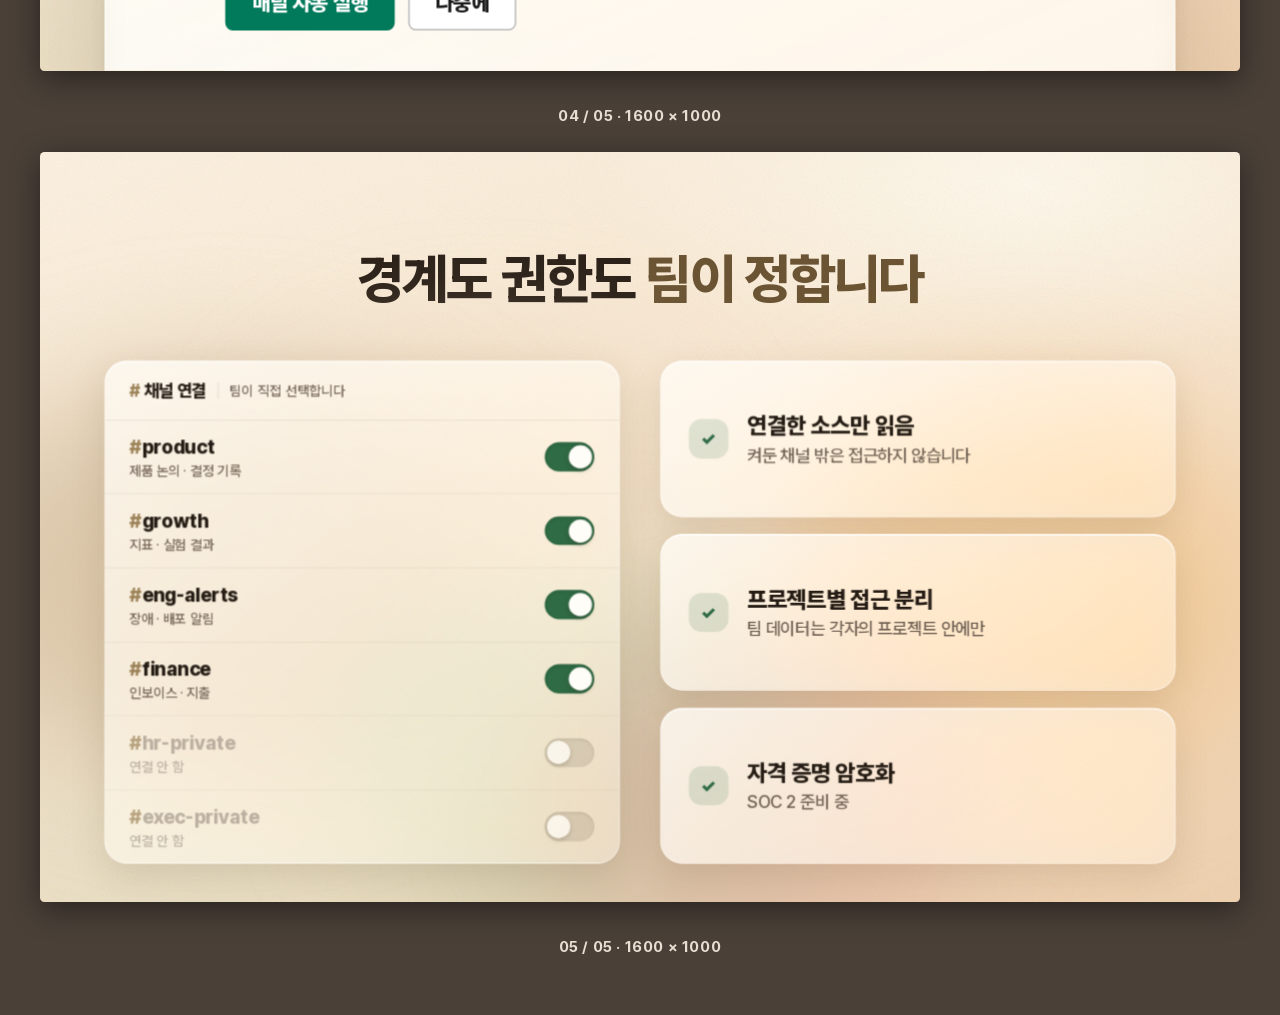
==== commit 9d0663c1: "5번 블롭 색 원복 (통일 대상 아니었음)" ====
--- a/v1.html
+++ b/v1.html
@@ -26,11 +26,11 @@
      콘텐츠 영역 안으로만 번지게 제한합니다. */
   .blobs { position: absolute; inset: -30px -120px -80px; z-index: 0; pointer-events: none; overflow: visible; }
   .blobs i { position: absolute; display: block; border-radius: 50%; filter: blur(66px); }
-  .blobs .b1 { width: 600px; height: 440px; left: -4%;  top: 40px;   background: rgba(240,196,132,.52); }
-  .blobs .b2 { width: 520px; height: 400px; left: 28%;  top: 250px;  background: rgba(246,220,180,.44); }
-  .blobs .b3 { width: 560px; height: 430px; right: 0%;  top: 60px;   background: rgba(201,178,143,.50); }
-  .blobs .b4 { width: 480px; height: 380px; right: 24%; bottom: -40px; background: rgba(240,196,132,.40); }
-  .blobs .b5 { width: 440px; height: 280px; left: 22%;  top: 20px;   background: rgba(246,220,180,.44); }
+  .blobs .b1 { width: 600px; height: 440px; left: -4%;  top: 40px;   background: rgba(201,178,143,.58); }
+  .blobs .b2 { width: 520px; height: 400px; left: 28%;  top: 250px;  background: rgba(178,199,158,.44); }
+  .blobs .b3 { width: 560px; height: 430px; right: 0%;  top: 60px;   background: rgba(240,193,132,.54); }
+  .blobs .b4 { width: 480px; height: 380px; right: 24%; bottom: -40px; background: rgba(214,162,148,.40); }
+  .blobs .b5 { width: 440px; height: 280px; left: 22%;  top: 20px;   background: rgba(226,206,172,.46); }
 
   .gcol { position: relative; z-index: 1; display: flex; flex-direction: column; gap: 18px; }
 
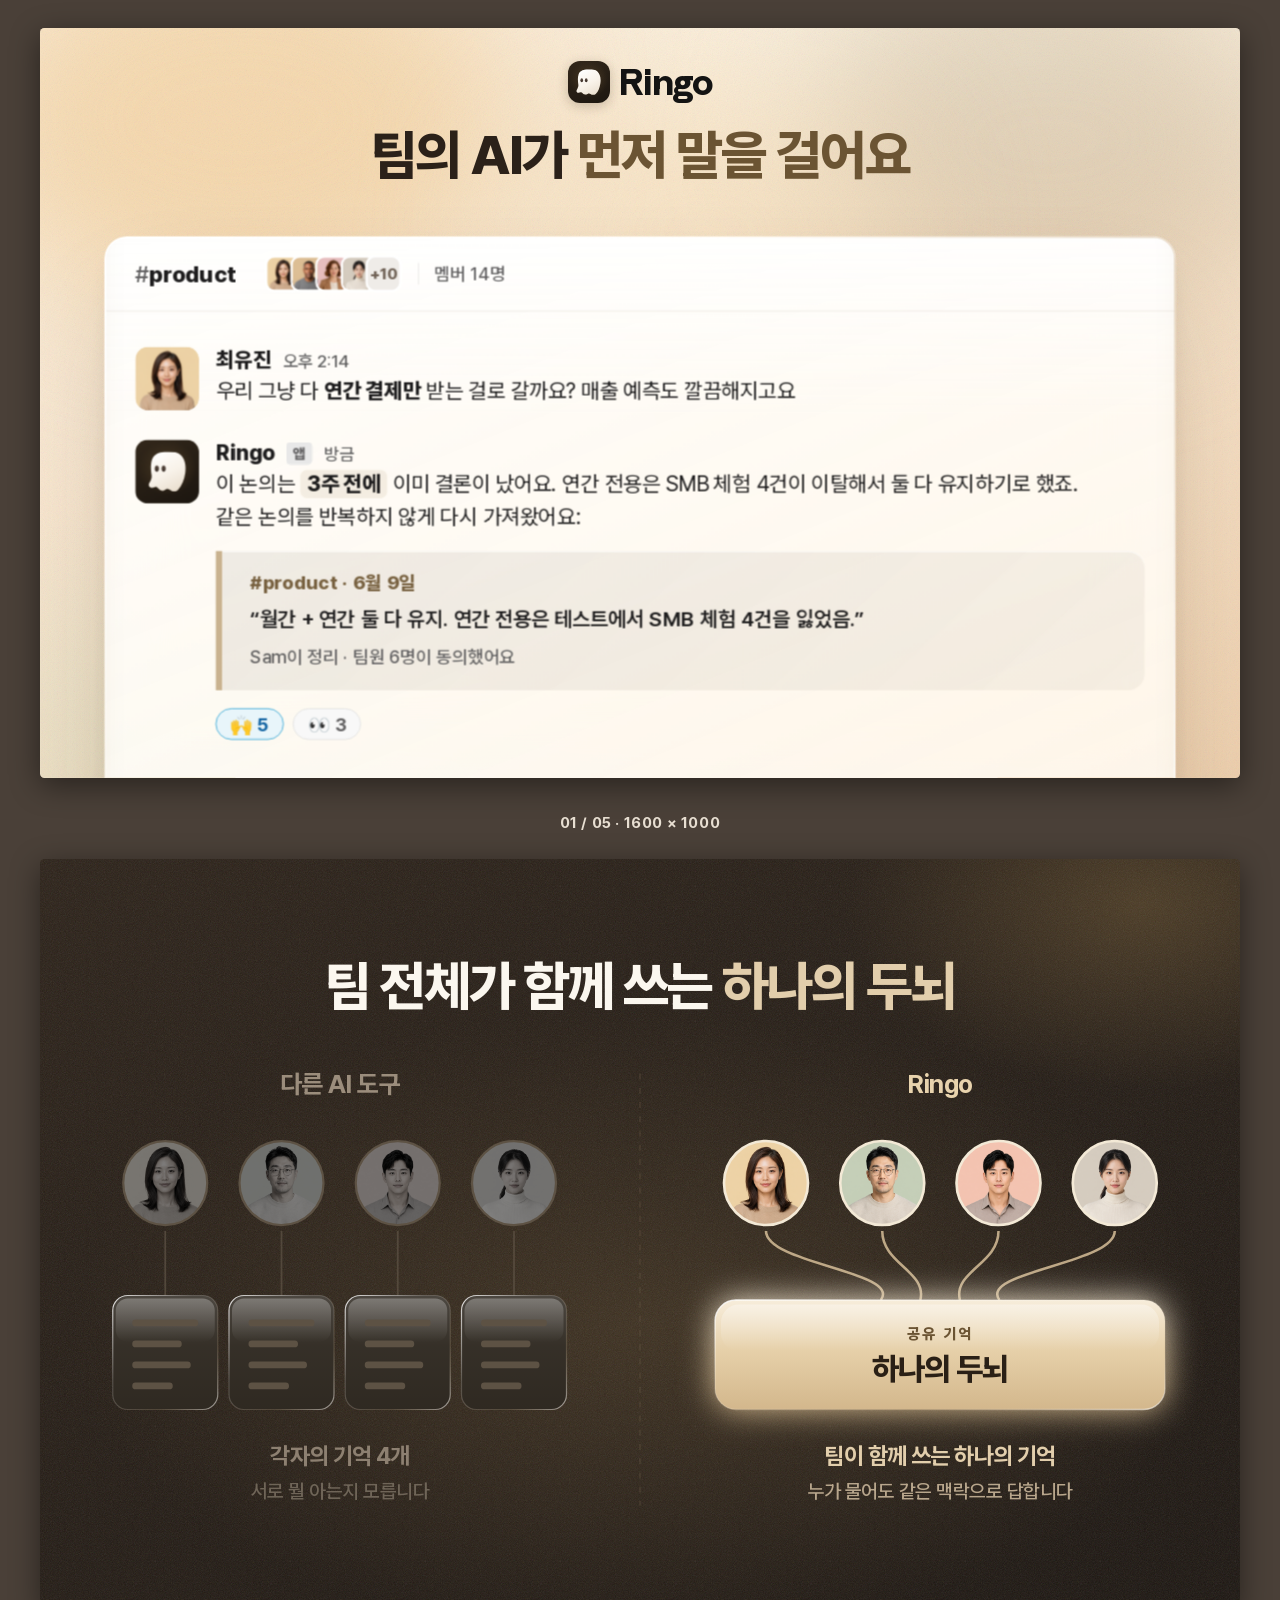
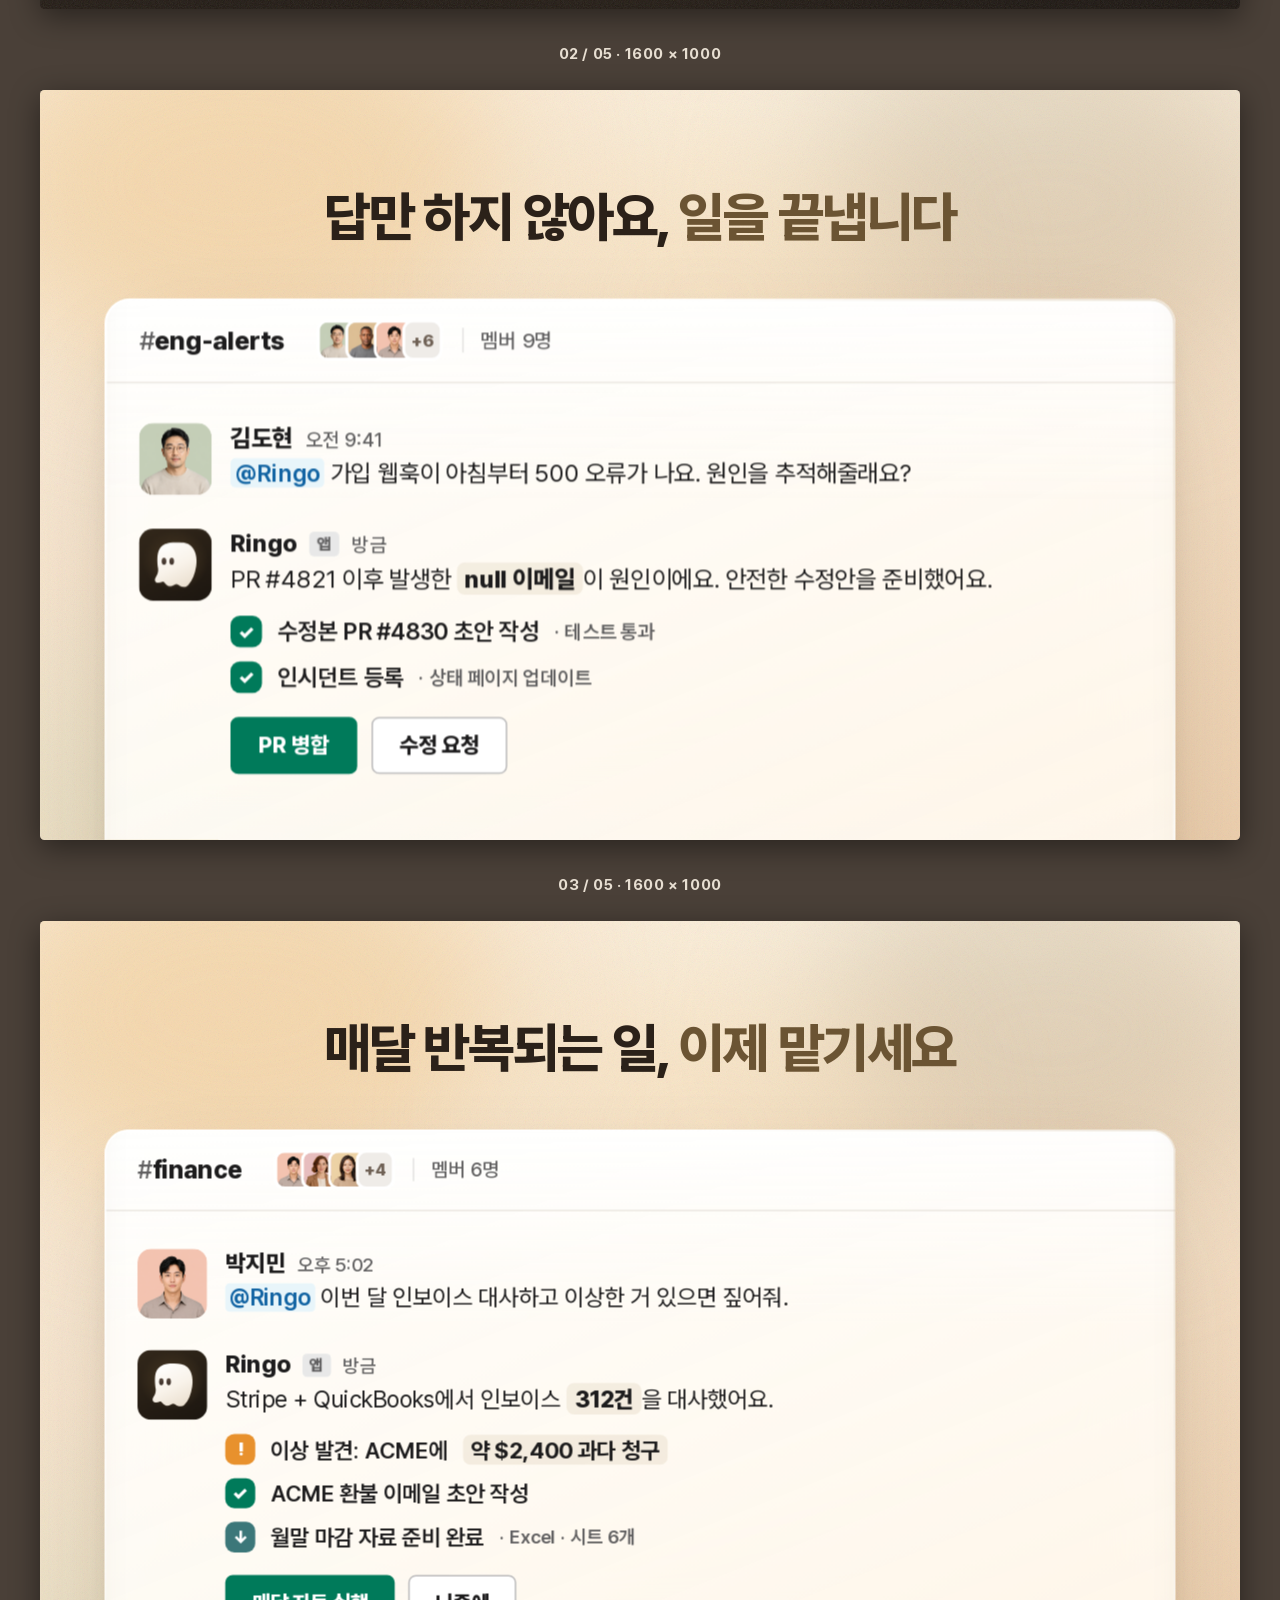
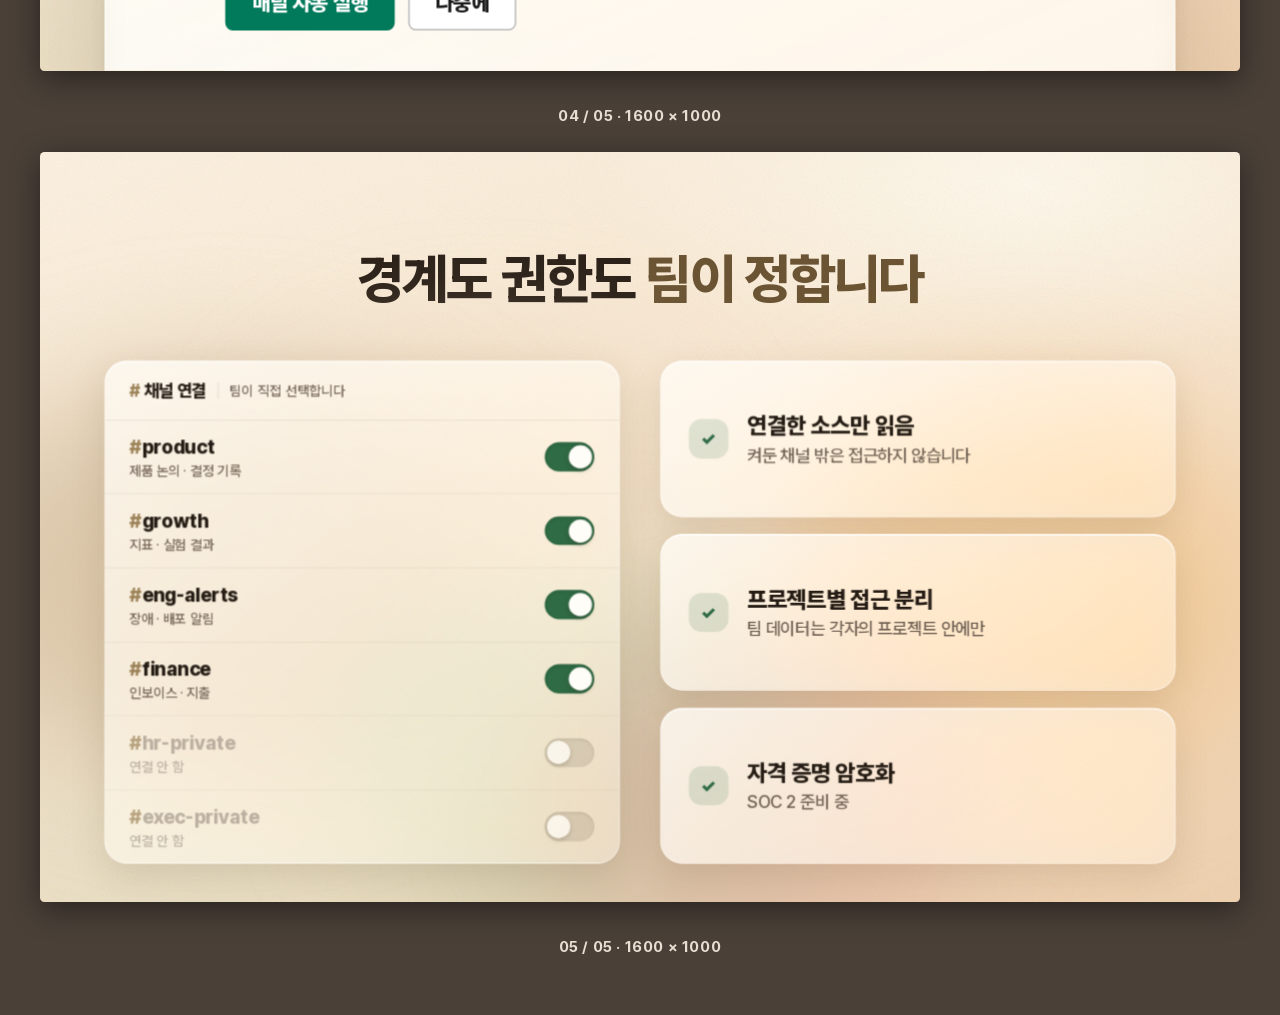
==== commit f88c6fc5: "2번 유리 표면 적용, 헤드라인 아래 여백 축소" ====
--- a/v1.html
+++ b/v1.html
@@ -205,7 +205,27 @@
       <svg viewBox="0 0 1600 662" width="1600" height="662">
         <defs>
           <linearGradient id="goldb" x1="0" y1="0" x2="0" y2="1">
-            <stop offset="0%" stop-color="#f4e9d4"/><stop offset="100%" stop-color="#d8bf96"/>
+            <stop offset="0%" stop-color="#f7eddb"/>
+            <stop offset="46%" stop-color="#e6d0a9"/>
+            <stop offset="100%" stop-color="#d3b78c"/>
+          </linearGradient>
+          <!-- 유리 표면: 위쪽이 밝고 아래로 투명해지는 반투명 판 -->
+          <linearGradient id="glassBox" x1="0" y1="0" x2="0" y2="1">
+            <stop offset="0%"   stop-color="#ffffff" stop-opacity=".16"/>
+            <stop offset="44%"  stop-color="#ffffff" stop-opacity=".05"/>
+            <stop offset="100%" stop-color="#ffffff" stop-opacity=".02"/>
+          </linearGradient>
+          <!-- 테두리 광택: 좌상단이 밝고 우하단으로 사라짐 -->
+          <linearGradient id="glassEdge" x1="0" y1="0" x2="1" y2="1">
+            <stop offset="0%"   stop-color="#ffffff" stop-opacity=".85"/>
+            <stop offset="38%"  stop-color="#ffffff" stop-opacity=".18"/>
+            <stop offset="72%"  stop-color="#c9b28f" stop-opacity=".22"/>
+            <stop offset="100%" stop-color="#ffffff" stop-opacity=".55"/>
+          </linearGradient>
+          <!-- 상단 스펙큘러 -->
+          <linearGradient id="spec" x1="0" y1="0" x2="0" y2="1">
+            <stop offset="0%"   stop-color="#ffffff" stop-opacity=".55"/>
+            <stop offset="100%" stop-color="#ffffff" stop-opacity="0"/>
           </linearGradient>
           <filter id="softglow" x="-60%" y="-60%" width="220%" height="220%">
             <feGaussianBlur stdDeviation="22" result="b"/>
@@ -226,8 +246,11 @@
                style="filter:grayscale(.8) brightness(.55)"/>
         <circle cx="167" cy="190" r="56" fill="none" stroke="#5d5244" stroke-width="3"/>
         <line x1="167" y1="254" x2="167" y2="340" stroke="#5d5244" stroke-width="2.4" opacity=".75"/>
+        <rect x="97" y="340" width="140" height="152" rx="20" fill="#2b251d"/>
+        <rect x="97" y="340" width="140" height="152" rx="20" fill="url(#glassBox)"/>
+        <rect x="101" y="344" width="132" height="58" rx="16" fill="url(#spec)" opacity=".5"/>
         <rect x="97" y="340" width="140" height="152" rx="20"
-              fill="#2f2921" stroke="#544838" stroke-width="2"/>
+              fill="none" stroke="url(#glassEdge)" stroke-width="1.6"/>
         <rect x="123" y="372" width="88" height="9" rx="4.5" fill="#5d5244"/><rect x="123" y="400" width="66" height="9" rx="4.5" fill="#5d5244"/><rect x="123" y="428" width="78" height="9" rx="4.5" fill="#5d5244"/><rect x="123" y="456" width="54" height="9" rx="4.5" fill="#5d5244"/>
         
         <clipPath id="cl1"><circle cx="322" cy="190" r="56"/></clipPath>
@@ -236,8 +259,11 @@
                style="filter:grayscale(.8) brightness(.55)"/>
         <circle cx="322" cy="190" r="56" fill="none" stroke="#5d5244" stroke-width="3"/>
         <line x1="322" y1="254" x2="322" y2="340" stroke="#5d5244" stroke-width="2.4" opacity=".75"/>
+        <rect x="252" y="340" width="140" height="152" rx="20" fill="#2b251d"/>
+        <rect x="252" y="340" width="140" height="152" rx="20" fill="url(#glassBox)"/>
+        <rect x="256" y="344" width="132" height="58" rx="16" fill="url(#spec)" opacity=".5"/>
         <rect x="252" y="340" width="140" height="152" rx="20"
-              fill="#2f2921" stroke="#544838" stroke-width="2"/>
+              fill="none" stroke="url(#glassEdge)" stroke-width="1.6"/>
         <rect x="278" y="372" width="88" height="9" rx="4.5" fill="#5d5244"/><rect x="278" y="400" width="66" height="9" rx="4.5" fill="#5d5244"/><rect x="278" y="428" width="78" height="9" rx="4.5" fill="#5d5244"/><rect x="278" y="456" width="54" height="9" rx="4.5" fill="#5d5244"/>
         
         <clipPath id="cl2"><circle cx="477" cy="190" r="56"/></clipPath>
@@ -246,8 +272,11 @@
                style="filter:grayscale(.8) brightness(.55)"/>
         <circle cx="477" cy="190" r="56" fill="none" stroke="#5d5244" stroke-width="3"/>
         <line x1="477" y1="254" x2="477" y2="340" stroke="#5d5244" stroke-width="2.4" opacity=".75"/>
+        <rect x="407" y="340" width="140" height="152" rx="20" fill="#2b251d"/>
+        <rect x="407" y="340" width="140" height="152" rx="20" fill="url(#glassBox)"/>
+        <rect x="411" y="344" width="132" height="58" rx="16" fill="url(#spec)" opacity=".5"/>
         <rect x="407" y="340" width="140" height="152" rx="20"
-              fill="#2f2921" stroke="#544838" stroke-width="2"/>
+              fill="none" stroke="url(#glassEdge)" stroke-width="1.6"/>
         <rect x="433" y="372" width="88" height="9" rx="4.5" fill="#5d5244"/><rect x="433" y="400" width="66" height="9" rx="4.5" fill="#5d5244"/><rect x="433" y="428" width="78" height="9" rx="4.5" fill="#5d5244"/><rect x="433" y="456" width="54" height="9" rx="4.5" fill="#5d5244"/>
         
         <clipPath id="cl3"><circle cx="632" cy="190" r="56"/></clipPath>
@@ -256,8 +285,11 @@
                style="filter:grayscale(.8) brightness(.55)"/>
         <circle cx="632" cy="190" r="56" fill="none" stroke="#5d5244" stroke-width="3"/>
         <line x1="632" y1="254" x2="632" y2="340" stroke="#5d5244" stroke-width="2.4" opacity=".75"/>
+        <rect x="562" y="340" width="140" height="152" rx="20" fill="#2b251d"/>
+        <rect x="562" y="340" width="140" height="152" rx="20" fill="url(#glassBox)"/>
+        <rect x="566" y="344" width="132" height="58" rx="16" fill="url(#spec)" opacity=".5"/>
         <rect x="562" y="340" width="140" height="152" rx="20"
-              fill="#2f2921" stroke="#544838" stroke-width="2"/>
+              fill="none" stroke="url(#glassEdge)" stroke-width="1.6"/>
         <rect x="588" y="372" width="88" height="9" rx="4.5" fill="#5d5244"/><rect x="588" y="400" width="66" height="9" rx="4.5" fill="#5d5244"/><rect x="588" y="428" width="78" height="9" rx="4.5" fill="#5d5244"/><rect x="588" y="456" width="54" height="9" rx="4.5" fill="#5d5244"/>
         
         <text x="400" y="564" text-anchor="middle"
@@ -300,6 +332,9 @@
         <g filter="url(#softglow)">
           <rect x="900" y="346" width="600" height="146" rx="28" fill="url(#goldb)"/>
         </g>
+        <rect x="908" y="352" width="584" height="62" rx="24" fill="url(#spec)" opacity=".62"/>
+        <rect x="900" y="346" width="600" height="146" rx="28"
+              fill="none" stroke="url(#glassEdge)" stroke-width="1.8"/>
         <text x="1200" y="398" text-anchor="middle"
               style="font:800 20px Pretendard,sans-serif;fill:#6b5433;letter-spacing:.16em">공유 기억</text>
         <text x="1200" y="452" text-anchor="middle"
--- a/base.css
+++ b/base.css
@@ -342,7 +342,8 @@
 .slide.inverted .sub { color: #bfae97; }
 
 /* 그래프를 좌우로 꽉 채움 */
-.slide.inverted .fit { margin-top: 62px; }
+/* 2번은 다이어그램이라 헤드라인과 붙어도 답답하지 않음 */
+.slide.inverted .fit { margin-top: 26px; }
 .gfull { width: 1600px; margin-left: -86px; }
 .gfull svg { display: block; width: 100%; height: auto; }
 
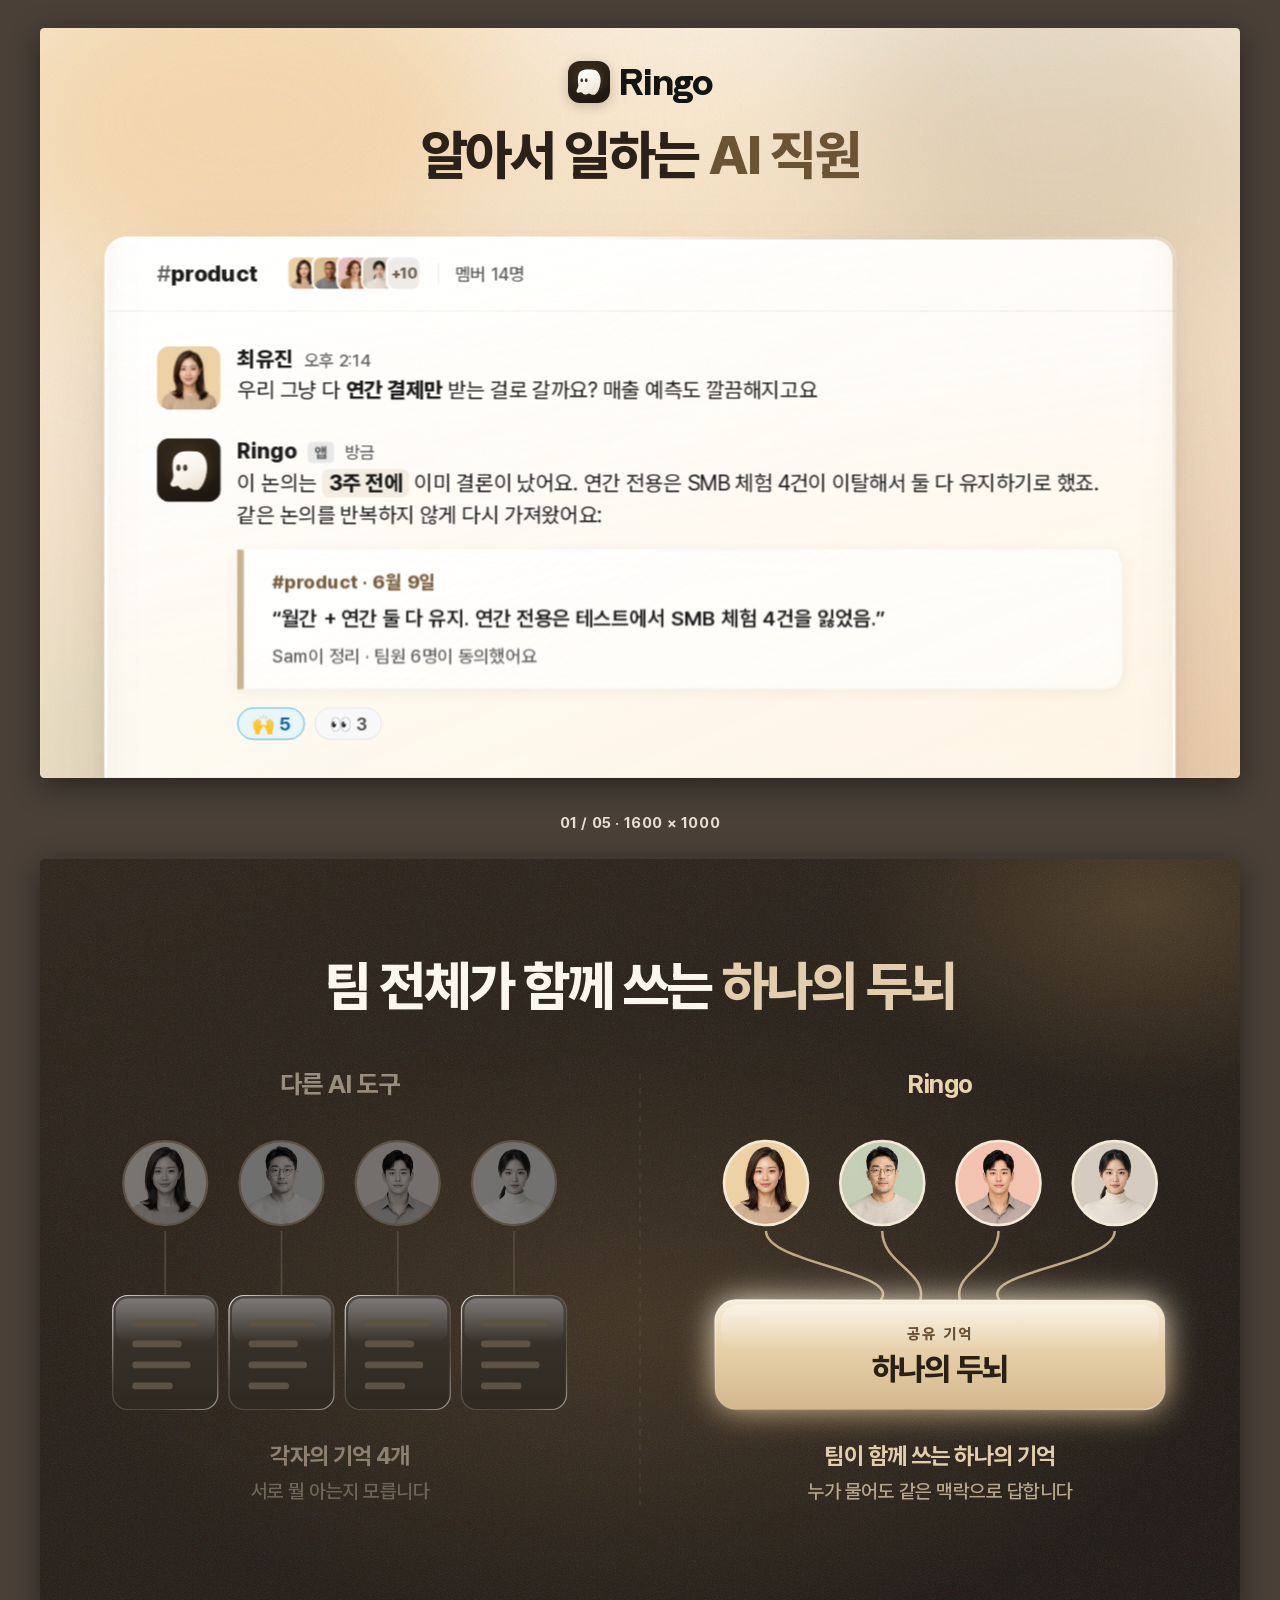
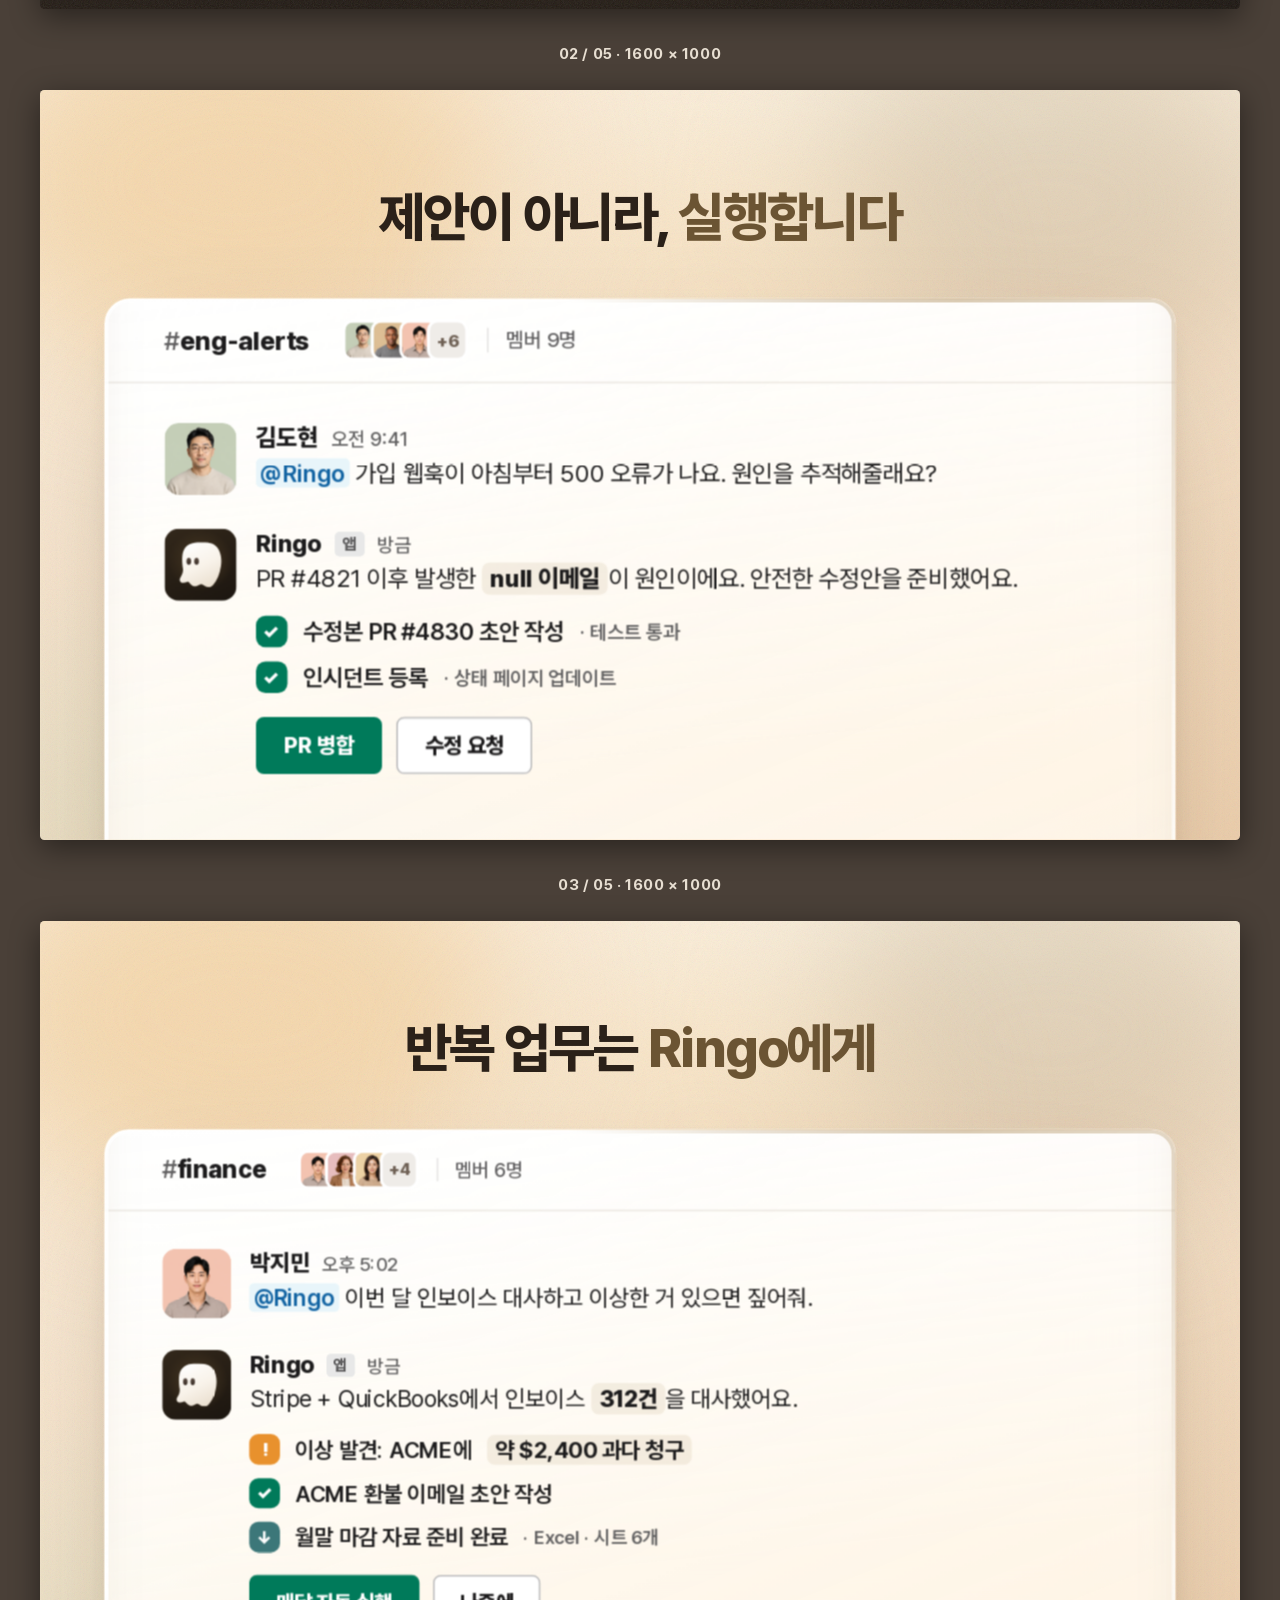
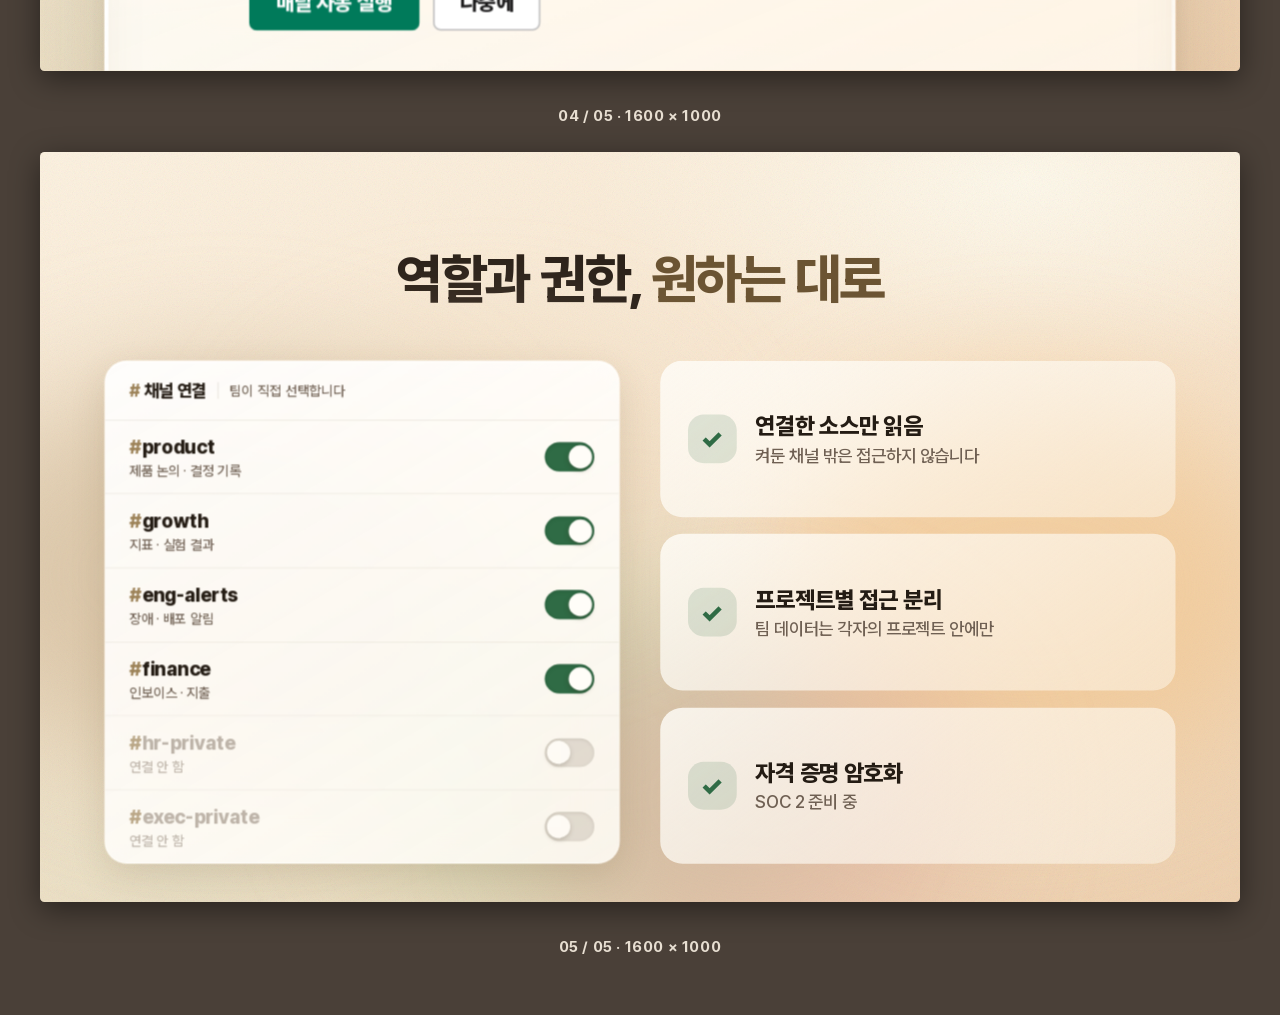
==== commit 7e584bbe: "헤드라인 5장 교체, 테두리 conic 광택, Slack UI 좌우 패딩 확대, 결정카드 유리화, 5번 채널패널 흰색 회복 및 체크 아이콘 확대" ====
--- a/v1.html
+++ b/v1.html
@@ -38,6 +38,10 @@
   /* 유리 표면. 강하게 줬더니 과해서 원래 농도로 되돌림 */
   .gpanel, .gcard {
     background: linear-gradient(142deg, rgba(255,253,248,.82) 0%, rgba(255,251,242,.46) 100%);
+  }
+  /* 왼쪽 채널 리스트만 흰색 쪽으로 회복 (내용이 많아 바탕이 받쳐줘야 읽힘) */
+  .gpanel {
+    background: linear-gradient(150deg, rgba(255,255,255,.94) 0%, rgba(255,253,248,.86) 100%);
     backdrop-filter: blur(22px) saturate(150%);
     -webkit-backdrop-filter: blur(22px) saturate(150%);
     border: 1px solid rgba(255,255,255,.70);
@@ -95,9 +99,9 @@
     border-radius: 24px; padding: 26px 30px;
   }
   .sdot {
-    flex: none; width: 42px; height: 42px; border-radius: 14px;
+    flex: none; width: 52px; height: 52px; border-radius: 17px;
     background: rgba(47,107,69,.15); color: #2f6b45;
-    display: grid; place-items: center; font-size: 19px; font-weight: 900;
+    display: grid; place-items: center; font-size: 28px; font-weight: 900;
   }
   .gcard b { display: block; font-size: 25px; font-weight: 800; color: #241c14; letter-spacing: -.022em; }
   .gcard i {
@@ -128,7 +132,7 @@
   <ellipse cx="559" cy="585" rx="37" ry="57" fill="url(#sEye)"/>
 </svg></span><span class="wordmark">Ringo</span></div>
   <div class="copy">
-    <h1>팀의 AI가 <em>먼저 말을 걸어요</em></h1>
+    <h1>알아서 일하는 <em>AI 직원</em></h1>
   </div>
   <div class="fit">
     <div class="win">
@@ -351,7 +355,7 @@
   <div class="wash w3" aria-hidden="true"><i></i><i></i><i></i></div>
   <div class="brand"></div>
   <div class="copy">
-    <h1>답만 하지 않아요, <em>일을 끝냅니다</em></h1>
+    <h1>제안이 아니라, <em>실행합니다</em></h1>
   </div>
   <div class="fit">
     <div class="win">
@@ -420,7 +424,7 @@
   <div class="wash w4" aria-hidden="true"><i></i><i></i><i></i></div>
   <div class="brand"></div>
   <div class="copy">
-    <h1>매달 반복되는 일, <em>이제 맡기세요</em></h1>
+    <h1>반복 업무는 <em>Ringo에게</em></h1>
   </div>
   <div class="fit">
     <div class="win">
@@ -490,7 +494,7 @@
   
   <div class="brand"></div>
   <div class="copy">
-    <h1>경계도 권한도 <em>팀이 정합니다</em></h1>
+    <h1>역할과 권한, <em>원하는 대로</em></h1>
   </div>
   <div class="fit">
     
--- a/base.css
+++ b/base.css
@@ -171,7 +171,7 @@
   align-items: center;
   gap: 9px;
   height: 54px;
-  padding: 0 22px;
+  padding: 0 38px;
   border-bottom: 1px solid var(--sk-line);
   background: #fff;
 }
@@ -188,7 +188,7 @@
 .win-body { padding: 16px 0 18px; }
 
 /* 메시지 */
-.msg { display: flex; gap: 12px; padding: 9px 22px; }
+.msg { display: flex; gap: 12px; padding: 9px 38px; }
 .msg + .msg { padding-top: 12px; }
 .av {
   flex: none;
@@ -223,10 +223,15 @@
   margin-top: 13px;
   border-left: 5px solid var(--oak);
   border-radius: 0 12px 12px 0;
-  /* 창 배경이 거의 흰색이라 #fbfaf8 로는 안 보였는데, 웜톤을 올렸더니 누렇게 떴습니다.
-     채도는 빼고 명도만 낮춘 웜 그레이로. */
-  background: linear-gradient(138deg, rgba(116,104,88,.11) 0%, rgba(116,104,88,.07) 100%);
-  box-shadow: inset 0 1px 0 rgba(255,255,255,.6);
+  /* 유리 창 위에 어두운 덩어리를 얹으면 겉돕니다.
+     어둡게 하는 대신 더 밝은 유리 조각으로 띄우고, 구분은 테두리와 왼쪽 바가 맡습니다. */
+  background: linear-gradient(150deg, rgba(255,255,255,.72) 0%, rgba(255,253,248,.46) 100%);
+  border-top: 1px solid rgba(255,255,255,.9);
+  border-right: 1px solid rgba(120,100,74,.14);
+  border-bottom: 1px solid rgba(120,100,74,.10);
+  box-shadow:
+    inset 0 1px 0 rgba(255,255,255,1),
+    0 2px 10px rgba(94,68,34,.07);
   padding: 15px 20px 16px;
   max-width: 680px;
 }
@@ -284,7 +289,7 @@
 
 /* 입력창 */
 .composer {
-  margin: 14px 22px 0;
+  margin: 14px 38px 0;
   border: 1px solid #c9c8c7; border-radius: 9px;
   padding: 13px 15px;
   font-size: 15.5px; color: #9a9a9a; font-weight: 500;
@@ -452,31 +457,42 @@
   position: relative;
   isolation: isolate;
   background:
-    /* (2) 상단 광택 */
-    linear-gradient(180deg, rgba(255,255,255,.85) 0, rgba(255,255,255,0) 130px),
-    /* 본 표면 */
-    linear-gradient(158deg, rgba(255,255,255,.93) 0%, rgba(255,252,245,.85) 100%);
-  backdrop-filter: blur(26px) saturate(180%);
-  -webkit-backdrop-filter: blur(26px) saturate(180%);
+    /* (2) 상단 스펙큘러 — 더 길고 강하게 */
+    linear-gradient(174deg, rgba(255,255,255,.92) 0, rgba(255,255,255,.30) 190px, rgba(255,255,255,0) 330px),
+    /* 좌상단 빛 받는 면 */
+    radial-gradient(120% 90% at 8% -8%, rgba(255,255,255,.72) 0%, rgba(255,255,255,0) 52%),
+    /* 본 표면 — 뒤 색이 비치도록 불투명도 낮춤 */
+    linear-gradient(158deg, rgba(255,255,255,.91) 0%, rgba(255,251,243,.83) 100%);
+  backdrop-filter: blur(32px) saturate(200%);
+  -webkit-backdrop-filter: blur(32px) saturate(200%);
   border: none;
   box-shadow:
-    0 36px 74px -22px rgba(88, 62, 30, .32),
+    0 40px 80px -24px rgba(88, 62, 30, .34),
     0 8px 22px -8px rgba(88, 62, 30, .14),
-    /* (3) 두께감 */
-    inset 0 1px 1px rgba(255,255,255,.98),
-    inset 0 -18px 30px -22px rgba(150,118,74,.55);
+    /* (3) 두께감 — 위 림라이트 / 아래 굴절 그림자 */
+    inset 0 0 0 1px rgba(255,255,255,.60),
+    inset 0 2.5px 2px -1px rgba(255,255,255,1),
+    inset 2px 0 2px -1px rgba(255,255,255,.85),
+    inset -2px 0 2px -1px rgba(255,255,255,.60),
+    inset 0 -2px 2px -1px rgba(255,255,255,.70),
+    inset 0 -30px 44px -28px rgba(150,118,74,.55);
 }
 
 /* (1) 테두리 광택: 마스크로 1.2px 링만 남깁니다 */
 .win::before {
   content: '';
   position: absolute; inset: 0; border-radius: inherit;
-  padding: 1.2px;
-  background: linear-gradient(138deg,
-    rgba(255,255,255,1) 0%,
-    rgba(255,255,255,.20) 34%,
-    rgba(196,170,132,.30) 58%,
-    rgba(255,255,255,.92) 100%);
+  padding: 2.4px;
+  /* 빛이 테두리를 따라 한 바퀴 도는 표현. 유리 가장자리 굴절감의 핵심 */
+  background: conic-gradient(from 208deg at 50% 50%,
+    rgba(255,255,255,.12)  0deg,
+    rgba(255,255,255,1)    52deg,
+    rgba(255,255,255,.85)  84deg,
+    rgba(255,255,255,.14) 140deg,
+    rgba(186,158,116,.55) 196deg,
+    rgba(255,255,255,.30) 250deg,
+    rgba(255,255,255,1)   304deg,
+    rgba(255,255,255,.12) 360deg);
   -webkit-mask: linear-gradient(#000 0 0) content-box, linear-gradient(#000 0 0);
   -webkit-mask-composite: xor;
   mask: linear-gradient(#000 0 0) content-box, linear-gradient(#000 0 0);
@@ -487,3 +503,8 @@
 
 .win-head { background: transparent; border-bottom-color: rgba(120,100,74,.14); }
 .composer { border-color: rgba(120,100,74,.22); }
+
+
+/* 유리 창 위에 얹히는 요소는 완전 불투명이면 유리감이 끊깁니다 */
+.att { backdrop-filter: blur(6px); -webkit-backdrop-filter: blur(6px); }
+.rx span, .btn { backdrop-filter: blur(8px); -webkit-backdrop-filter: blur(8px); }
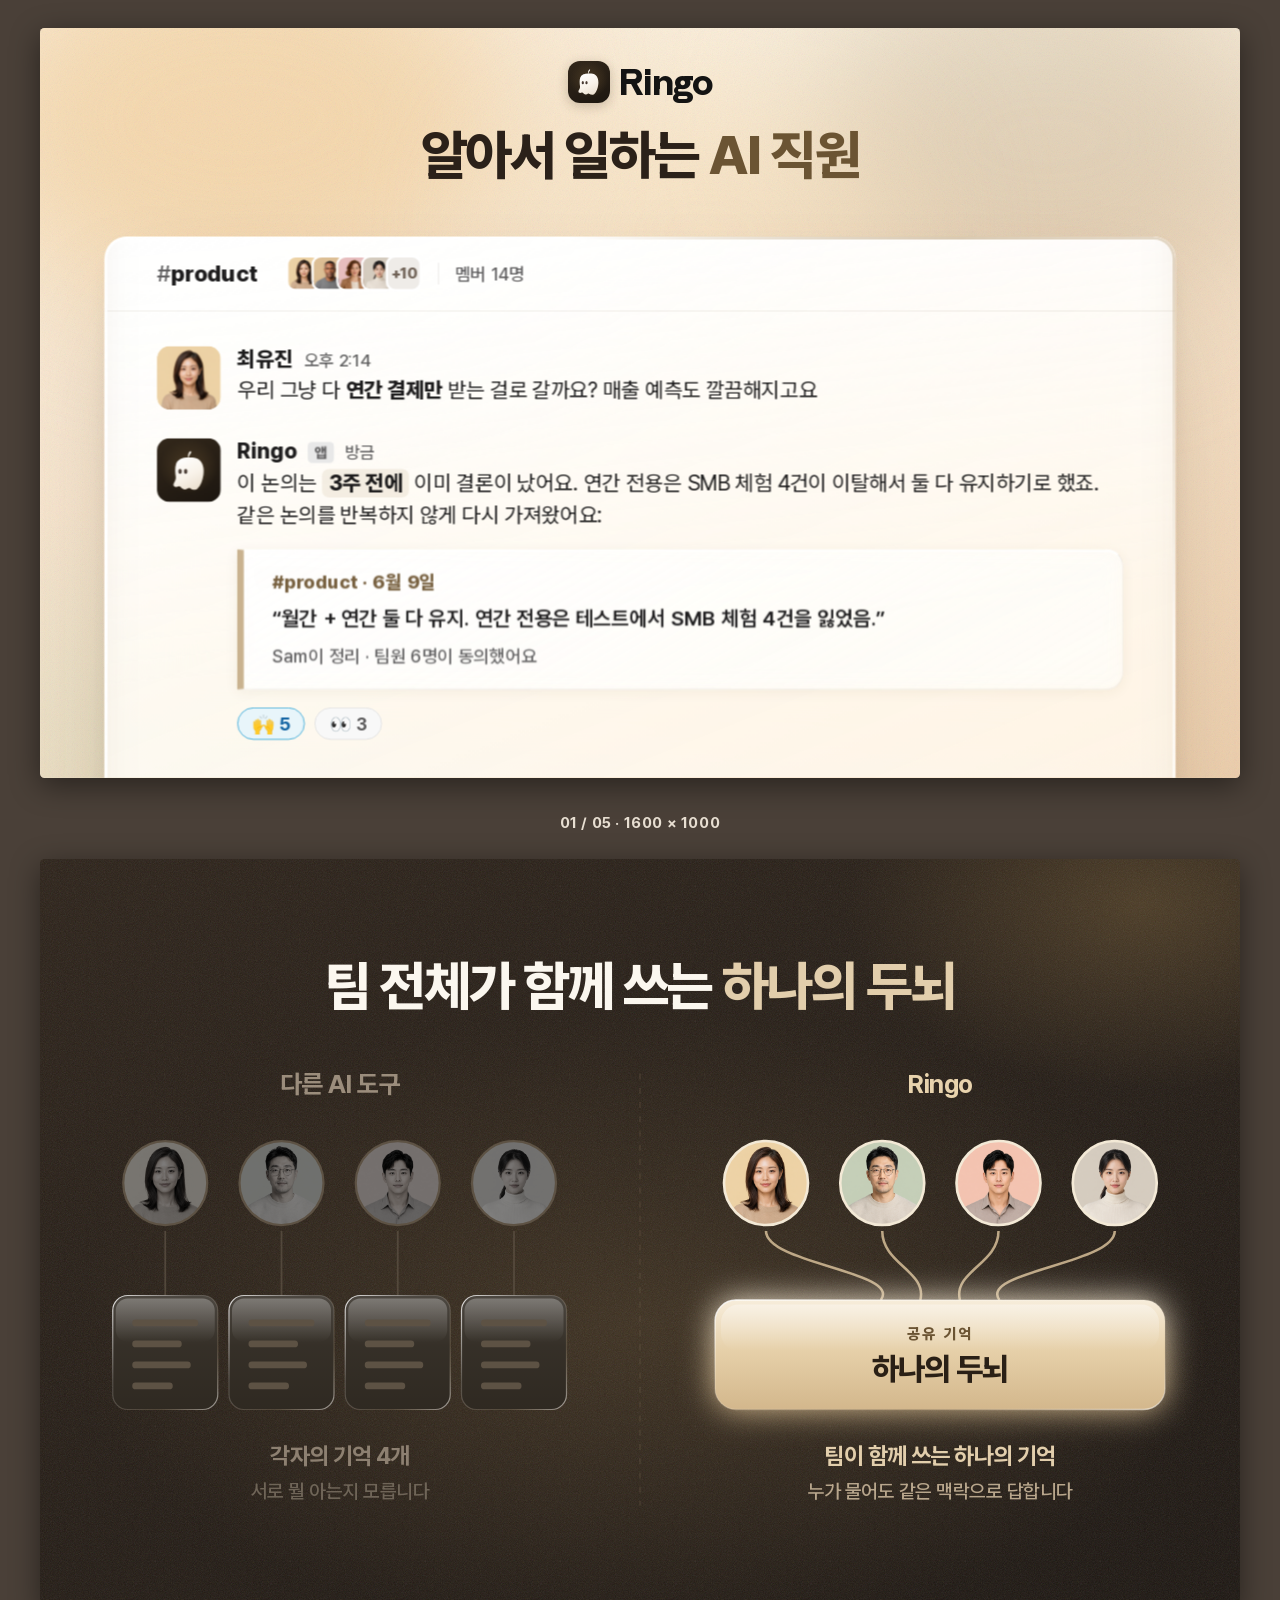
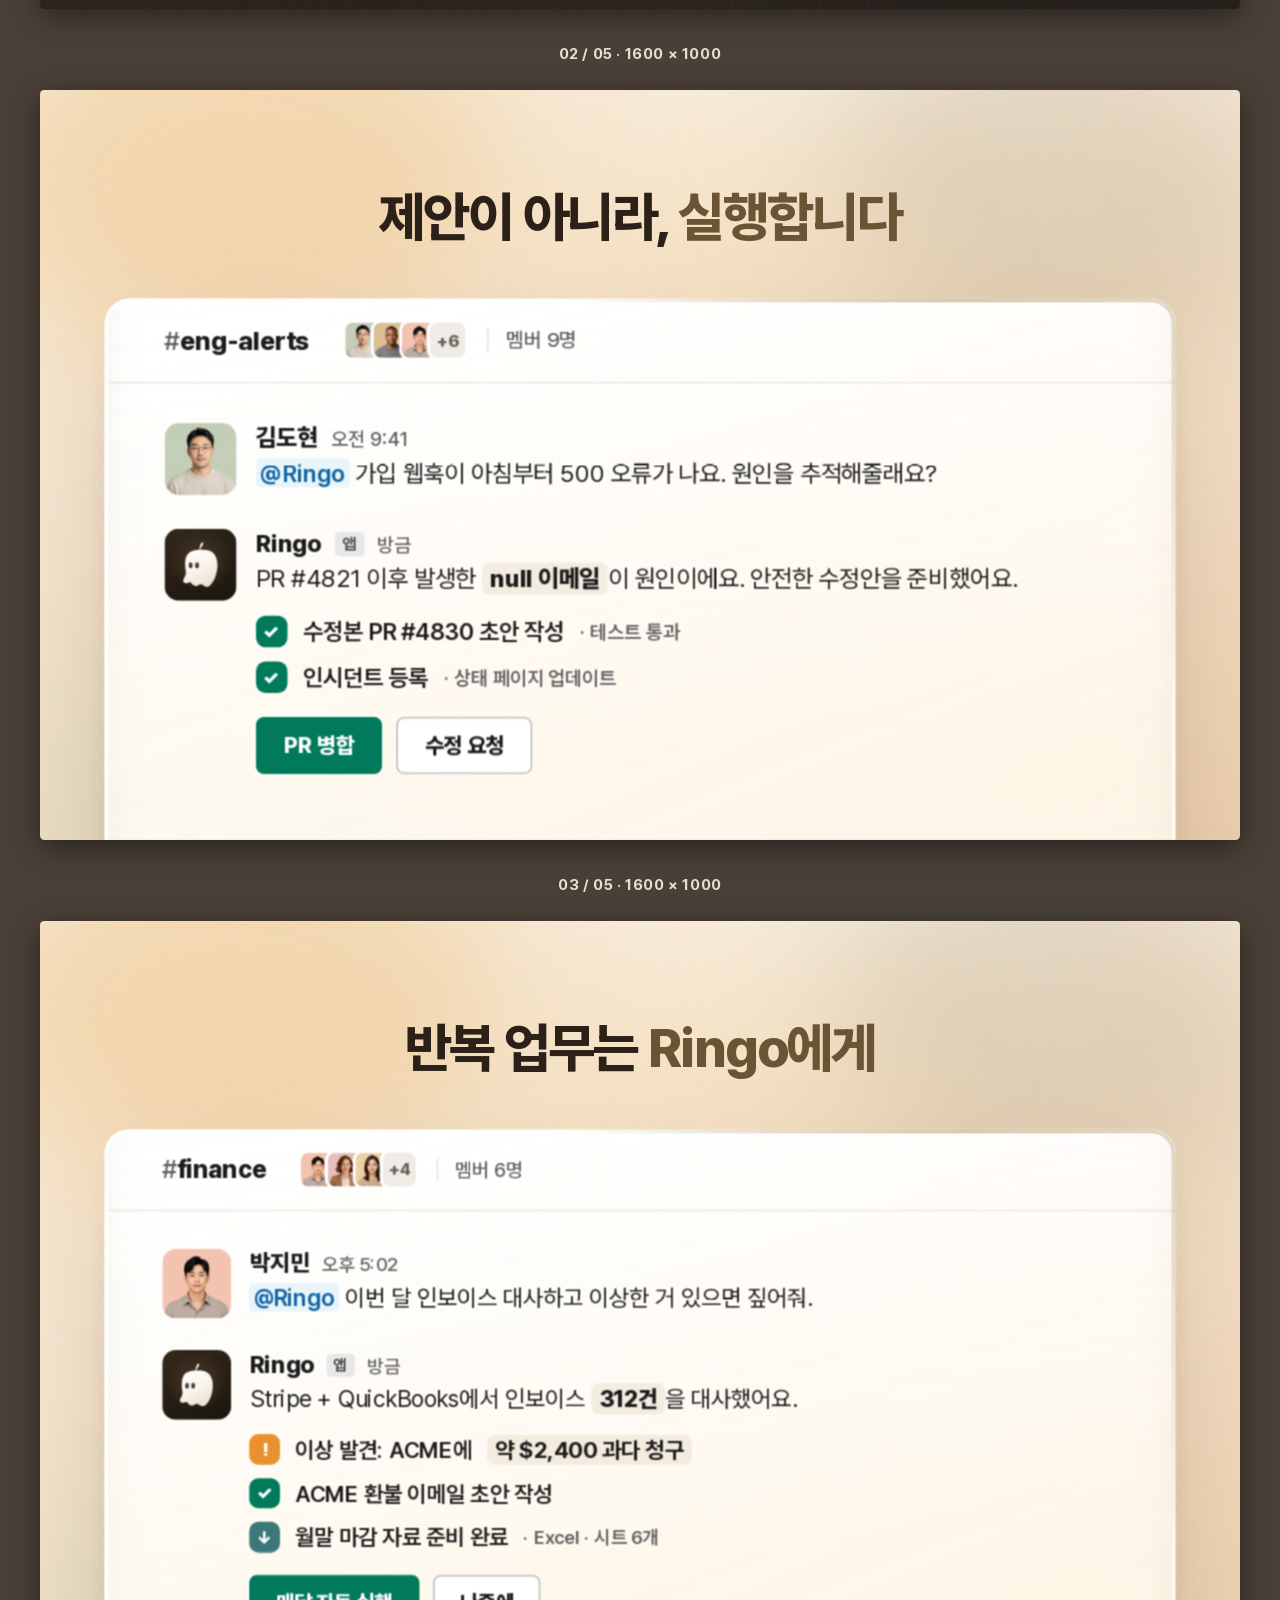
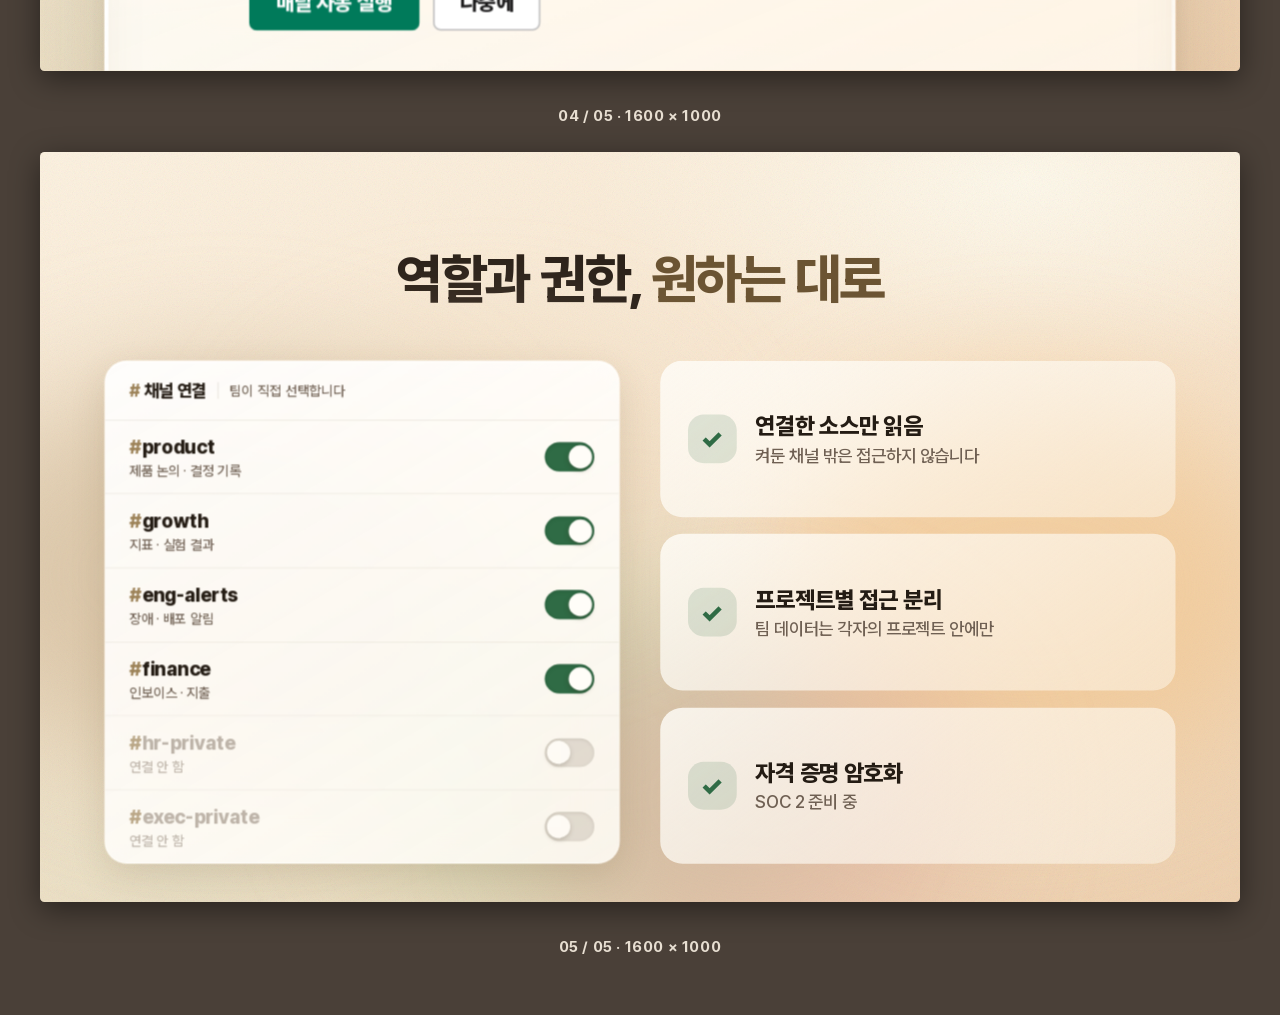
==== commit ce5b9d66: "정령 꼭지 반영 (spirit-character-stem), 마켓플레이스 5장·앱아이콘 재캡쳐" ====
--- a/v1.html
+++ b/v1.html
@@ -113,7 +113,7 @@
 
 <div class="slide">
   <div class="wash w1" aria-hidden="true"><i></i><i></i><i></i></div>
-  <div class="brand"><span class="markimg"><svg viewBox="291 282 662 715" preserveAspectRatio="xMidYMid meet" aria-hidden="true">
+  <div class="brand"><span class="markimg"><svg viewBox="279 140 694 866" preserveAspectRatio="xMidYMid meet" aria-hidden="true">
   <defs>
     <linearGradient id="sBody" x1="28%" y1="4%" x2="72%" y2="100%">
       <stop offset="0%" stop-color="#fefdfb"/><stop offset="52%" stop-color="#f9f3ea"/><stop offset="100%" stop-color="#ebe0d0"/>
@@ -126,6 +126,8 @@
     </radialGradient>
     <clipPath id="sClip"><path d="M627 283 C487 283 387 324 349 424 C320 501 330 628 342 701 C351 756 326 807 303 842 C279 880 295 916 324 925 C353 934 380 925 404 915 C425 906 438 918 454 937 C486 974 525 993 562 980 C594 969 611 946 638 951 C670 957 689 983 718 992 C758 1005 792 994 820 965 C891 891 929 791 948 666 C969 526 938 407 866 341 C808 288 720 281 627 283 Z"/></clipPath>
   </defs>
+  <!-- 꼭지 (spirit-character-stem) -->
+  <path d="M 610 293 C 602 237 618 185 648 150 C 657 139 672 139 678 150 C 684 164 675 188 657 210 C 642 230 626 260 622 286 Z" fill="url(#sBody)"/>
   <path d="M627 283 C487 283 387 324 349 424 C320 501 330 628 342 701 C351 756 326 807 303 842 C279 880 295 916 324 925 C353 934 380 925 404 915 C425 906 438 918 454 937 C486 974 525 993 562 980 C594 969 611 946 638 951 C670 957 689 983 718 992 C758 1005 792 994 820 965 C891 891 929 791 948 666 C969 526 938 407 866 341 C808 288 720 281 627 283 Z" fill="url(#sBody)"/>
   <ellipse cx="520" cy="430" rx="250" ry="200" fill="url(#sGloss)" clip-path="url(#sClip)"/>
   <ellipse cx="436" cy="585" rx="37" ry="57" fill="url(#sEye)"/>
@@ -160,7 +162,7 @@
       </div>
       
       <div class="msg">
-        <div class="av ringo"><svg viewBox="291 282 662 715" preserveAspectRatio="xMidYMid meet" aria-hidden="true">
+        <div class="av ringo"><svg viewBox="279 140 694 866" preserveAspectRatio="xMidYMid meet" aria-hidden="true">
   <defs>
     <linearGradient id="sBody" x1="28%" y1="4%" x2="72%" y2="100%">
       <stop offset="0%" stop-color="#fefdfb"/><stop offset="52%" stop-color="#f9f3ea"/><stop offset="100%" stop-color="#ebe0d0"/>
@@ -173,6 +175,8 @@
     </radialGradient>
     <clipPath id="sClip"><path d="M627 283 C487 283 387 324 349 424 C320 501 330 628 342 701 C351 756 326 807 303 842 C279 880 295 916 324 925 C353 934 380 925 404 915 C425 906 438 918 454 937 C486 974 525 993 562 980 C594 969 611 946 638 951 C670 957 689 983 718 992 C758 1005 792 994 820 965 C891 891 929 791 948 666 C969 526 938 407 866 341 C808 288 720 281 627 283 Z"/></clipPath>
   </defs>
+  <!-- 꼭지 (spirit-character-stem) -->
+  <path d="M 610 293 C 602 237 618 185 648 150 C 657 139 672 139 678 150 C 684 164 675 188 657 210 C 642 230 626 260 622 286 Z" fill="url(#sBody)"/>
   <path d="M627 283 C487 283 387 324 349 424 C320 501 330 628 342 701 C351 756 326 807 303 842 C279 880 295 916 324 925 C353 934 380 925 404 915 C425 906 438 918 454 937 C486 974 525 993 562 980 C594 969 611 946 638 951 C670 957 689 983 718 992 C758 1005 792 994 820 965 C891 891 929 791 948 666 C969 526 938 407 866 341 C808 288 720 281 627 283 Z" fill="url(#sBody)"/>
   <ellipse cx="520" cy="430" rx="250" ry="200" fill="url(#sGloss)" clip-path="url(#sClip)"/>
   <ellipse cx="436" cy="585" rx="37" ry="57" fill="url(#sEye)"/>
@@ -383,7 +387,7 @@
       </div>
       
       <div class="msg">
-        <div class="av ringo"><svg viewBox="291 282 662 715" preserveAspectRatio="xMidYMid meet" aria-hidden="true">
+        <div class="av ringo"><svg viewBox="279 140 694 866" preserveAspectRatio="xMidYMid meet" aria-hidden="true">
   <defs>
     <linearGradient id="sBody" x1="28%" y1="4%" x2="72%" y2="100%">
       <stop offset="0%" stop-color="#fefdfb"/><stop offset="52%" stop-color="#f9f3ea"/><stop offset="100%" stop-color="#ebe0d0"/>
@@ -396,6 +400,8 @@
     </radialGradient>
     <clipPath id="sClip"><path d="M627 283 C487 283 387 324 349 424 C320 501 330 628 342 701 C351 756 326 807 303 842 C279 880 295 916 324 925 C353 934 380 925 404 915 C425 906 438 918 454 937 C486 974 525 993 562 980 C594 969 611 946 638 951 C670 957 689 983 718 992 C758 1005 792 994 820 965 C891 891 929 791 948 666 C969 526 938 407 866 341 C808 288 720 281 627 283 Z"/></clipPath>
   </defs>
+  <!-- 꼭지 (spirit-character-stem) -->
+  <path d="M 610 293 C 602 237 618 185 648 150 C 657 139 672 139 678 150 C 684 164 675 188 657 210 C 642 230 626 260 622 286 Z" fill="url(#sBody)"/>
   <path d="M627 283 C487 283 387 324 349 424 C320 501 330 628 342 701 C351 756 326 807 303 842 C279 880 295 916 324 925 C353 934 380 925 404 915 C425 906 438 918 454 937 C486 974 525 993 562 980 C594 969 611 946 638 951 C670 957 689 983 718 992 C758 1005 792 994 820 965 C891 891 929 791 948 666 C969 526 938 407 866 341 C808 288 720 281 627 283 Z" fill="url(#sBody)"/>
   <ellipse cx="520" cy="430" rx="250" ry="200" fill="url(#sGloss)" clip-path="url(#sClip)"/>
   <ellipse cx="436" cy="585" rx="37" ry="57" fill="url(#sEye)"/>
@@ -452,7 +458,7 @@
       </div>
       
       <div class="msg">
-        <div class="av ringo"><svg viewBox="291 282 662 715" preserveAspectRatio="xMidYMid meet" aria-hidden="true">
+        <div class="av ringo"><svg viewBox="279 140 694 866" preserveAspectRatio="xMidYMid meet" aria-hidden="true">
   <defs>
     <linearGradient id="sBody" x1="28%" y1="4%" x2="72%" y2="100%">
       <stop offset="0%" stop-color="#fefdfb"/><stop offset="52%" stop-color="#f9f3ea"/><stop offset="100%" stop-color="#ebe0d0"/>
@@ -465,6 +471,8 @@
     </radialGradient>
     <clipPath id="sClip"><path d="M627 283 C487 283 387 324 349 424 C320 501 330 628 342 701 C351 756 326 807 303 842 C279 880 295 916 324 925 C353 934 380 925 404 915 C425 906 438 918 454 937 C486 974 525 993 562 980 C594 969 611 946 638 951 C670 957 689 983 718 992 C758 1005 792 994 820 965 C891 891 929 791 948 666 C969 526 938 407 866 341 C808 288 720 281 627 283 Z"/></clipPath>
   </defs>
+  <!-- 꼭지 (spirit-character-stem) -->
+  <path d="M 610 293 C 602 237 618 185 648 150 C 657 139 672 139 678 150 C 684 164 675 188 657 210 C 642 230 626 260 622 286 Z" fill="url(#sBody)"/>
   <path d="M627 283 C487 283 387 324 349 424 C320 501 330 628 342 701 C351 756 326 807 303 842 C279 880 295 916 324 925 C353 934 380 925 404 915 C425 906 438 918 454 937 C486 974 525 993 562 980 C594 969 611 946 638 951 C670 957 689 983 718 992 C758 1005 792 994 820 965 C891 891 929 791 948 666 C969 526 938 407 866 341 C808 288 720 281 627 283 Z" fill="url(#sBody)"/>
   <ellipse cx="520" cy="430" rx="250" ry="200" fill="url(#sGloss)" clip-path="url(#sClip)"/>
   <ellipse cx="436" cy="585" rx="37" ry="57" fill="url(#sEye)"/>
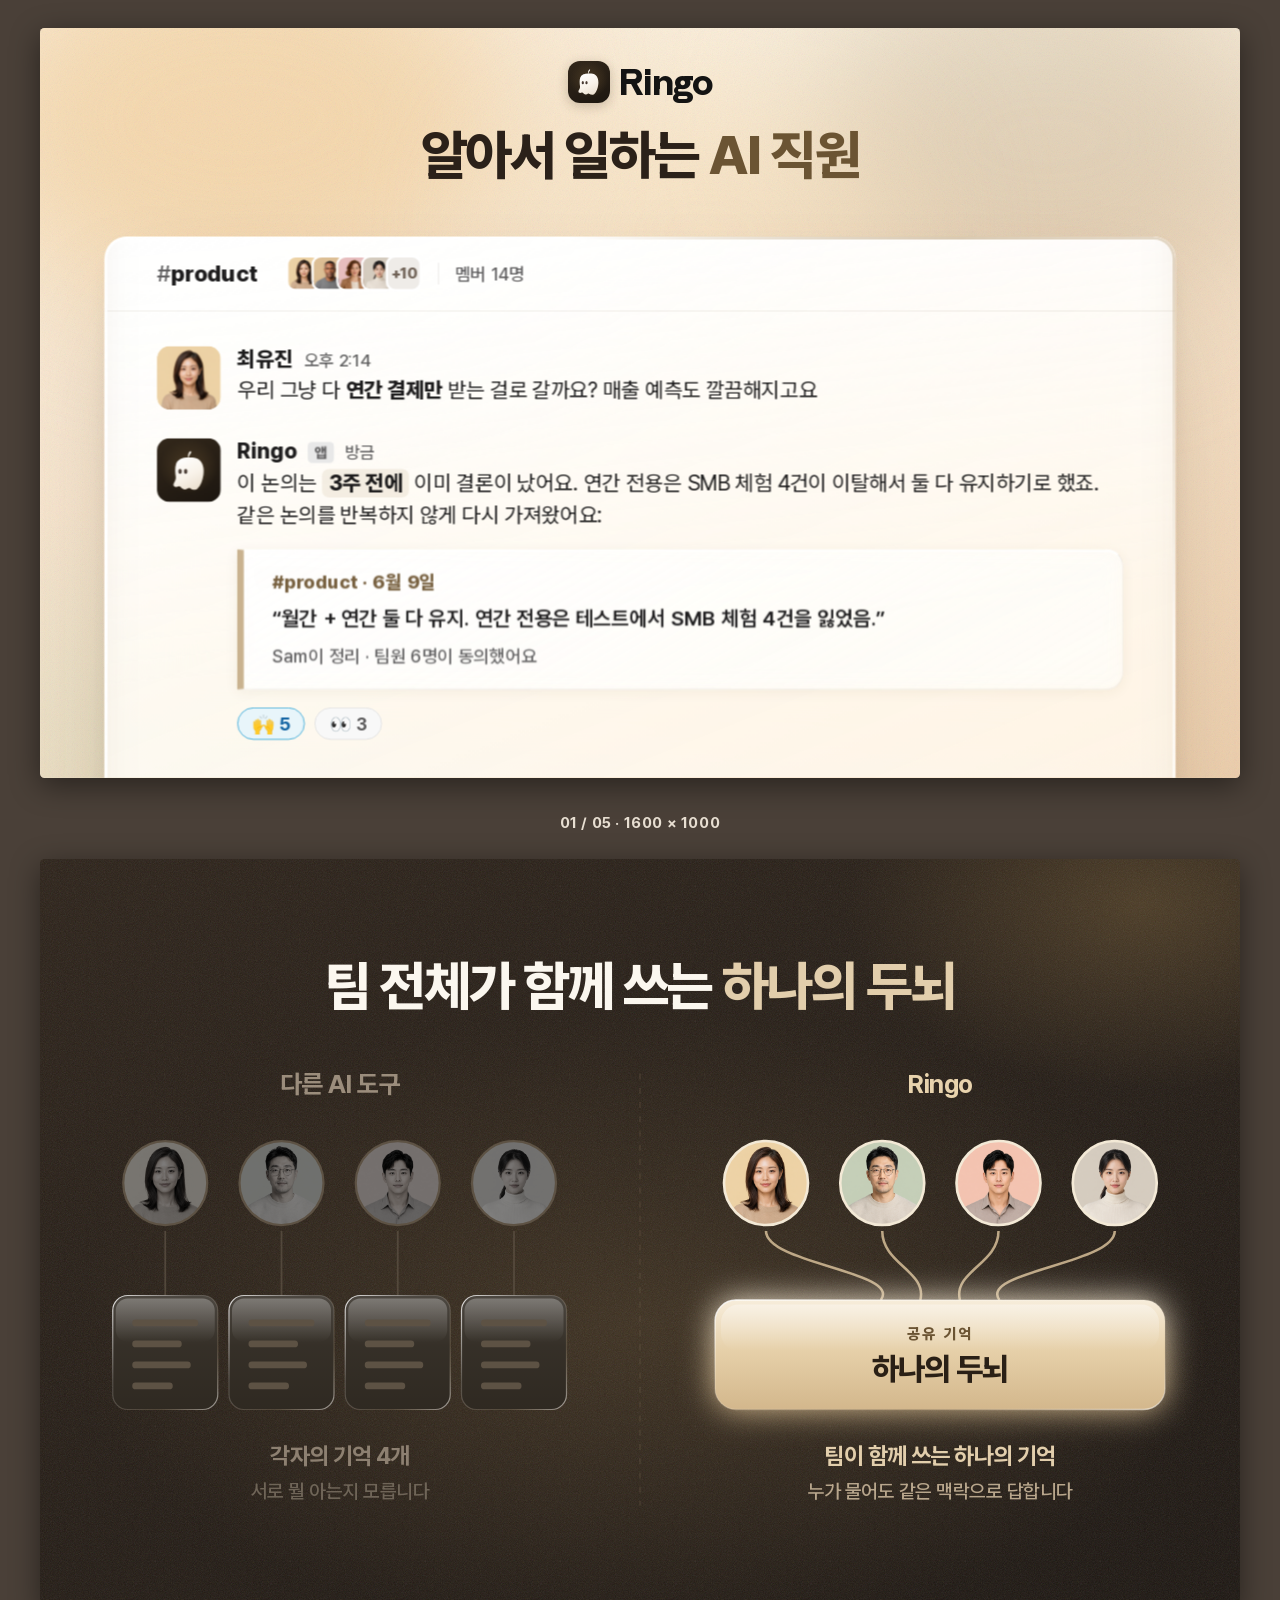
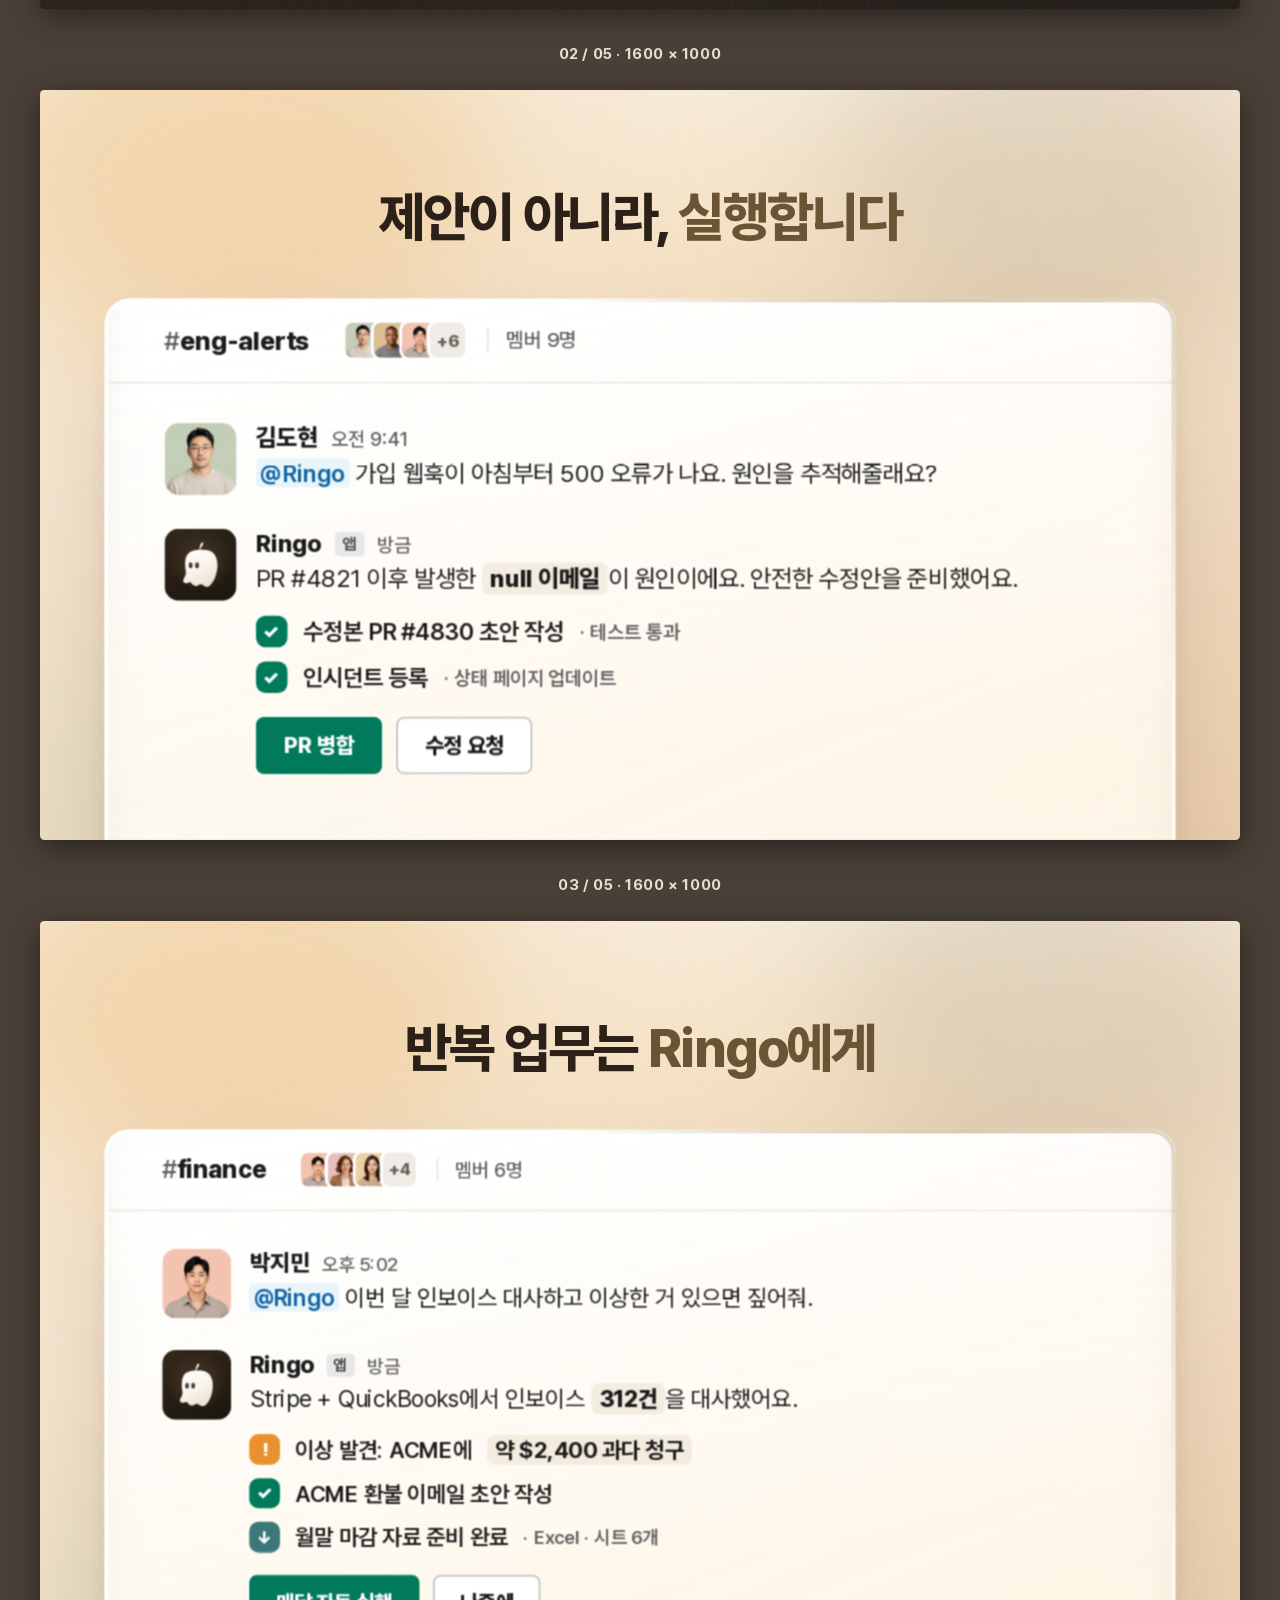
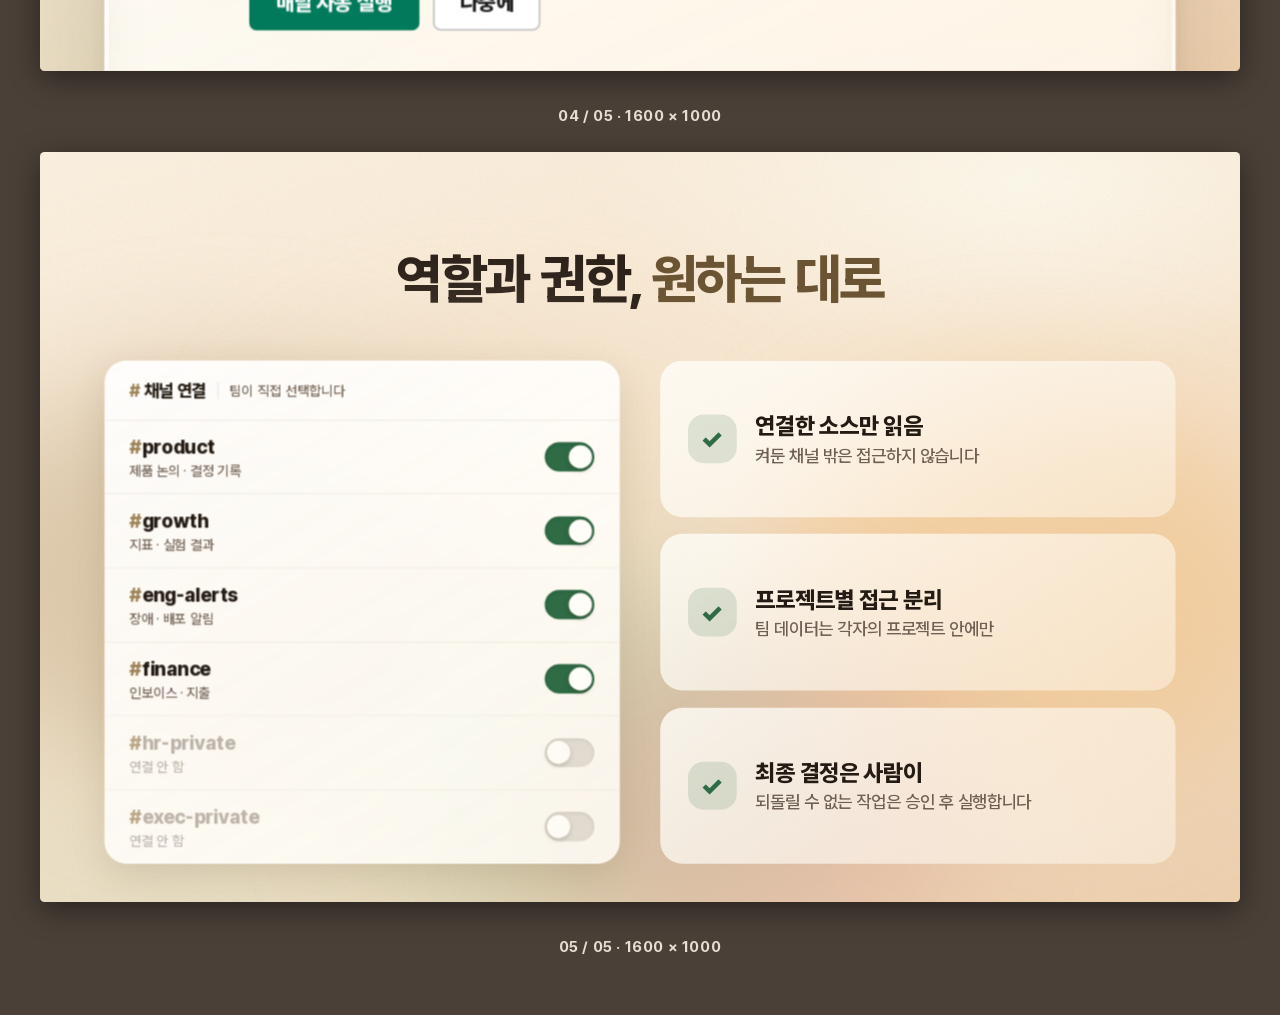
==== commit d06f14cc: "보안 항목 3번째 교체(SOC 2 제거), 영문판 추가 및 글로벌 인물 6명 적용, KO/EN 5장씩 캡쳐" ====
--- a/v1.html
+++ b/v1.html
@@ -575,7 +575,7 @@
       </div>
       <div class="gcard">
         <span class="sdot">✓</span>
-        <div><b>자격 증명 암호화</b><i>SOC 2 준비 중</i></div>
+        <div><b>최종 결정은 사람이</b><i>되돌릴 수 없는 작업은 승인 후 실행합니다</i></div>
       </div>
     </div>
   </div>
